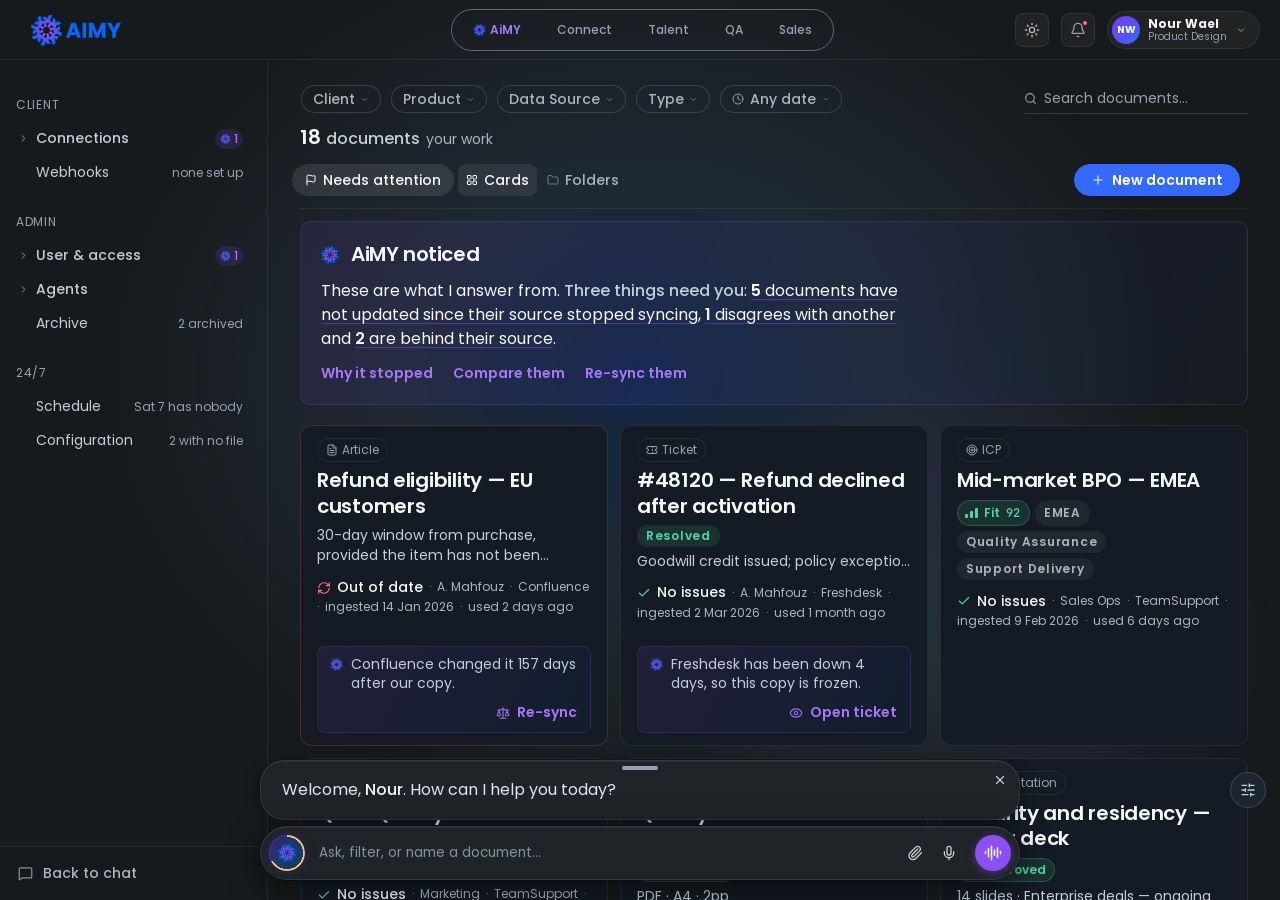
==== console.html @ 5c788420 "After-Hours Config: radio card answers at regular weight (the picked one a step heavier), four answe" ====
<!doctype html>
<html lang="en">
<head>
  <meta charset="UTF-8" />
  <!-- viewport-fit=cover is what makes env(safe-area-inset-*) report anything
       other than 0 on iOS. Four places in this build already write
       `env(safe-area-inset-bottom, 0px)` and chat.css says in as many words
       that it returns "0 today as well since the viewport meta does not opt
       into viewport-fit=cover" — so the composer could not clear a home
       indicator, because the page was never told there was one. The rules were
       correct and inert; this is the line that switches them on.

       interactive-widget=resizes-content makes the soft keyboard shrink the
       LAYOUT viewport rather than only the visual one, so the fixed composer
       is lifted by the browser instead of being left underneath the keyboard.

       Neither changes anything on a desktop, where every inset is 0 and there
       is no soft keyboard — the 1536 reference is untouched. Matches AiMY
       Sales and AiMY QA. -->
  <meta name="viewport" content="width=device-width, initial-scale=1.0, viewport-fit=cover, interactive-widget=resizes-content" />
  <title>AiMY Console</title>

  <link rel="icon" type="image/svg+xml" href="assets/Aimy-full.svg" />
  <link rel="apple-touch-icon" href="assets/Aimy-full.svg" />

  <link rel="preconnect" href="https://fonts.googleapis.com" />
  <link rel="preconnect" href="https://fonts.gstatic.com" crossorigin />
  <link href="https://fonts.googleapis.com/css2?family=Poppins:ital,wght@0,300;0,400;0,500;0,600;0,700;1,400&family=JetBrains+Mono:wght@400;500&display=swap" rel="stylesheet" />

  <link rel="stylesheet" href="assets/aimy-ds.css?v=46" />
  <link rel="stylesheet" href="assets/knowledge.css?v=352" />
  <link rel="stylesheet" href="assets/config-form.css?v=35" />
  <!-- The settings modules render into this page's stage now, so their
       stylesheet loads with it. Nothing in it paints console markup: every
       rule is namespaced `.set2-`, apart from `kbd` and `.w-lock`, neither of
       which the console renders. -->
  <link rel="stylesheet" href="assets/settings.css?v=665" />
  <link rel="stylesheet" href="assets/diary.css?v=44" />
  <link rel="stylesheet" href="assets/voice.css?v=13" />
  <link rel="stylesheet" href="assets/notetaker.css?v=16" />

  <script>
    /* Apply saved theme before paint to avoid flash. Default = dark. */
    (function () {
      try {
        var saved = localStorage.getItem('aimy-ds-theme');
        if (saved === 'light') document.documentElement.setAttribute('data-theme', 'light');
      } catch (e) {}
    })();
  </script>
</head>
<body data-page="workbench">

<!-- AiMY logo symbols — inlined per page because external <use href> fails under file://
     Identical to design-system/index.html -->
<svg width="0" height="0" style="position:absolute;overflow:hidden" aria-hidden="true" focusable="false">
  <defs>
    <radialGradient id="aimy-rg" cx="75.72" cy="73.83" fx="75.72" fy="73.83" r="70.54" gradientUnits="userSpaceOnUse">
      <stop offset=".26" stop-color="#8c4ff4"/>
      <stop offset=".36" stop-color="#8250f4"/>
      <stop offset=".51" stop-color="#6954f6"/>
      <stop offset=".7" stop-color="#3f5bf9"/>
      <stop offset=".92" stop-color="#0764fe"/>
      <stop offset=".95" stop-color="#06f"/>
    </radialGradient>
    <symbol id="aimy-logo-small" viewBox="0 0 151.43 147.66">
      <path fill="var(--aimy-mark, url(#aimy-rg))" d="m84.2,6.76c1.09-2.9,3.26-3.67,6.2-3.46,3.04.21,6.12-.04,9.17.09,3.09.13,4.19,1.99,2.72,4.73-2.8,5.23-5.69,10.4-8.64,15.54-.91,1.59-1.31,2.9-.3,4.69,1.09,1.94,1.68,4.16,2.47,6.27.56,1.48,1.14,2.9,3.1,2.84,2.03-.06,2.38-1.54,2.71-3.11,1.1-5.1,2.22-10.19,3.39-15.28.66-2.88,1.64-3.2,3.7-1.18,3.15,3.08,6.22,6.25,9.37,9.33,1.29,1.26,1.36,2.4.1,3.7-1.25,1.29-2.47,2.62-3.66,3.97-.61.69-1.13,1.49-.46,2.42.68.94,1.55.61,2.42.27,4.51-1.8,9.04-3.53,13.53-5.39,1.83-.76,3.32-.47,4.67.87,2.49,2.47,5.04,4.9,7.42,7.47,2.54,2.73,1.91,4.74-1.77,5.82-5.69,1.67-11.39,3.26-17.1,4.85-1.37.38-2.26.89-2.75,2.47-.76,2.47-2.02,4.8-3.1,7.17-.61,1.35-.72,2.59.51,3.68,1.25,1.11,2.44.75,3.68-.05,4.53-2.92,9.07-5.83,13.64-8.69,2.5-1.57,3.33-1.08,3.36,1.91.04,4.22-.08,8.45.05,12.67.07,2.39-.98,3.24-3.21,3.2-1.53-.03-3.06.06-4.59.14-1.02.06-2.06.26-2.2,1.52-.13,1.15.81,1.46,1.65,1.82,4.29,1.85,8.54,3.8,12.88,5.53,2.16.86,3.1,2.23,3.06,4.5-.06,3.33.02,6.65-.04,9.98-.08,3.82-1.88,4.89-5.2,3.07-5.2-2.84-10.38-5.72-15.53-8.66-1.34-.76-2.38-1.03-3.92-.2-2.28,1.22-4.82,1.95-7.26,2.86-1.4.53-2.29,1.38-2.17,3,.13,1.67,1.24,2.19,2.69,2.5,5.27,1.12,10.53,2.27,15.78,3.49,2.92.67,3.16,1.56,1.07,3.69-3.09,3.14-6.26,6.21-9.33,9.38-1.27,1.3-2.36,1.38-3.66.09-1.27-1.27-2.63-2.45-3.98-3.65-.69-.62-1.48-1.14-2.42-.5-.97.66-.64,1.53-.29,2.4,1.76,4.42,3.43,8.88,5.28,13.26.95,2.24.47,3.9-1.24,5.51-2.23,2.09-4.32,4.33-6.51,6.47-3.13,3.06-5.22,2.5-6.45-1.76-1.58-5.52-3.13-11.05-4.64-16.59-.4-1.48-1.02-2.39-2.66-2.9-2.39-.74-4.62-1.97-6.92-3.01-1.43-.65-2.78-.8-3.9.57-1.05,1.29-.54,2.46.25,3.69,2.88,4.45,5.73,8.92,8.55,13.41,1.65,2.62,1.17,3.48-1.98,3.52-4.14.05-8.28-.06-12.41.06-2.47.07-3.33-1.01-3.38-3.37-.04-1.94.39-3.96-.55-5.82-1.74-2.18-2.36-.35-2.92.91-1.76,3.94-3.56,7.87-5.08,11.9-1.11,2.96-2.92,4.25-6.1,4.03-2.77-.2-5.57-.01-8.36-.06-4.27-.07-5.4-1.95-3.37-5.63,2.74-4.95,5.49-9.9,8.31-14.8.9-1.56,1.33-2.86.29-4.67-1.15-2-1.75-4.32-2.56-6.51-.53-1.44-1.25-2.6-3.04-2.53-1.83.08-2.32,1.31-2.64,2.85-1.1,5.18-2.24,10.36-3.44,15.52-.67,2.88-1.65,3.17-3.72,1.13-3.08-3.02-6.08-6.14-9.19-9.14-1.49-1.44-1.54-2.68-.06-4.1,1.1-1.06,2.11-2.22,3.13-3.36.73-.81,1.57-1.72.72-2.83-.76-1-1.8-.44-2.72-.08-4.27,1.69-8.56,3.31-12.78,5.1-2.23.95-3.93.54-5.56-1.18-2.29-2.42-4.75-4.67-7.02-7.1-2.34-2.51-1.78-4.64,1.49-5.62,5.6-1.67,11.22-3.27,16.86-4.79,1.77-.48,2.96-1.11,3.53-3.1.67-2.31,1.91-4.45,2.9-6.66.65-1.44.72-2.79-.65-3.89-1.32-1.05-2.45-.47-3.67.32-4.36,2.84-8.76,5.65-13.17,8.41-2.76,1.73-3.71,1.23-3.74-1.95-.04-4.14.09-8.28-.03-12.41-.06-2.34.89-3.26,3.18-3.21,1.7.04,3.41-.17,5.12-.3.87-.06,1.62-.4,1.76-1.36.15-1-.58-1.41-1.36-1.75-4.37-1.89-8.7-3.87-13.12-5.63-2.25-.9-3.23-2.35-3.19-4.71.06-3.33-.07-6.66.04-9.98.12-3.56,2.07-4.64,5.2-2.93,5.13,2.79,10.23,5.62,15.3,8.52,1.5.86,2.72,1.22,4.44.29,2.12-1.15,4.5-1.81,6.77-2.67,1.47-.55,2.53-1.38,2.37-3.15-.15-1.68-1.35-2.16-2.76-2.46-5.19-1.13-10.37-2.25-15.55-3.44-2.86-.66-3.17-1.67-1.16-3.73,3.02-3.09,6.14-6.07,9.13-9.19,1.44-1.51,2.67-1.53,4.1-.06,1.07,1.09,2.21,2.12,3.36,3.12.8.7,1.66,1.64,2.81.74,1-.78.45-1.8.08-2.71-1.69-4.27-3.3-8.56-5.1-12.78-.97-2.26-.48-3.92,1.19-5.56,2.24-2.2,4.29-4.6,6.51-6.82,2.52-2.52,5.28-1.85,6.29,1.53,1.68,5.69,3.31,11.4,4.86,17.13.42,1.53,1.09,2.38,2.7,2.9,2.47.8,4.79,2.05,7.17,3.11,1.38.61,2.62.55,3.64-.69.98-1.19.61-2.32-.13-3.46-2.82-4.38-5.65-8.75-8.42-13.17-.58-.93-1.69-1.87-.93-3.15.68-1.15,1.94-.76,2.97-.77,4.13-.04,8.27.06,12.4-.03,2.07-.04,2.97.78,2.95,2.84-.01,1.71.14,3.41.26,5.12.07.94.34,1.85,1.47,1.96.98.1,1.41-.63,1.73-1.42,1.76-4.23,3.52-8.46,5.28-12.68Zm-22.36,61.41c-3.34,1.86-6.31,1.33-9.12-1.21-2.13-1.92-4.4-3.7-6.68-5.44-1.37-1.05-5.46-.12-5.88,1.48-.4,1.51,1.45,1.62,2.35,2.26,2.26,1.62,2.42,2.82.44,4.99-1.2,1.31-1.86,2.77-.81,4.36,1.07,1.61,2.68,2.01,4.5,1.25,1.66-.69,3.35-1.31,4.95-2.11,3.35-1.67,6.39-1.47,9.13,1.21,2.48,5.78.4,9.43-5.84,10.19-2.94.36-5.9.59-8.84.99-1.71.24-3.72,3.37-3.04,4.99.74,1.75,2.14.27,3.18.13,2.82-.39,3.74.25,3.89,3.17.09,1.76.6,3.29,2.48,3.69,2.06.43,3.44-.64,4.21-2.52.82-1.99,1.6-4,2.44-5.99,1.06-2.53,2.86-4.12,5.72-4.2,2.6-.07,4.55,1.12,5.68,3.4,1.22,2.48.87,4.87-.94,7.03-1.56,1.86-3.06,3.77-4.61,5.63-2.97,3.57-2.9,4.91.52,8.4.47-.79.92-1.56,1.38-2.32,1.77-2.93,2.86-3.11,5.4-.87,1.35,1.19,2.84,1.7,4.39.59,1.5-1.08,1.78-2.66,1.12-4.34-.89-2.26-1.96-4.45-2.77-6.73-1.32-3.73.56-7.35,4.17-8.3,3.57-.94,7.08,1.37,7.7,5.21.4,2.48.6,5,.8,7.5.41,4.94.97,5.53,5.99,5.97.04.05.08.11.13.14.01,0,.07-.05.11-.08-.09,0-.19,0-.28,0,.48-1.21-.26-2.26-.46-3.37-.48-2.69.29-3.75,2.95-3.8,1.88-.03,3.52-.5,3.93-2.51.45-2.19-.81-3.54-2.79-4.32-2.01-.78-4.01-1.57-5.99-2.42-2.45-1.05-3.89-2.93-3.98-5.6-.08-2.55,1.12-4.54,3.41-5.68,2.38-1.18,4.72-.92,6.82.76,1.9,1.51,3.77,3.05,5.64,4.6,3.87,3.21,4.66,3.2,8.75-.27-1.04-.61-2.07-1.14-3.02-1.79-2.24-1.53-2.4-2.82-.54-4.79,1.28-1.36,2.12-2.83.94-4.56-1.2-1.75-2.96-1.85-4.82-1.09-2.08.86-4.11,1.83-6.22,2.59-3.73,1.35-7.49-.5-8.38-4.02-.96-3.81,1.3-7.23,5.33-7.83,2.48-.37,5-.59,7.51-.78,4.75-.36,5.44-1.05,5.77-6.3-1.15.29-2.24.62-3.35.82-2.62.49-3.71-.35-3.78-3.03-.05-1.89-.52-3.49-2.57-3.85-2.07-.36-3.39.78-4.14,2.67-.83,2.09-1.62,4.2-2.57,6.23-1.68,3.6-5.57,4.91-8.76,3.05-3.36-1.96-4.18-6.1-1.75-9.32,1.57-2.08,3.27-4.06,4.93-6.07,2.94-3.56,2.89-4.57-.43-8.15-.08.02-.2.01-.23.06-.3.44-.6.89-.88,1.35-2.3,3.81-2.75,3.89-6.21,1.3-1.24-.93-2.61-1.34-3.97-.31-1.33,1.02-1.89,2.42-1.26,4.06.84,2.18,1.74,4.33,2.67,6.47,1.16,2.67.88,5.12-1.13,7.24-1.79,1.89-4.12,2.26-6.47,1.44-2.61-.91-3.96-2.91-4.18-5.72-.25-3.13-.61-6.26-1.01-9.38-.24-1.92-3.07-4.03-5.03-3.37-2.01.68-.22,2.24-.11,3.34.27,2.74-.36,3.64-3.35,3.81-1.79.1-3.25.69-3.58,2.6-.31,1.81.57,3.15,2.24,3.88,1.73.76,3.5,1.42,5.24,2.15,5.82,2.41,6.87,6.44,2.99,11.41Z"/>
    </symbol>
    <symbol id="aimy-logo-full" viewBox="0 0 418.18 147.66">
      <g fill="#0366ff">
        <path d="m209.6,97.25h-25.58l-4.1,12.11h-17.48l24.8-68.54h19.33l24.8,68.54h-17.67l-4.1-12.11Zm-4.3-12.89l-8.49-25.09-8.4,25.09h16.89Z"/>
        <path d="m255.58,40.82v68.54h-16.7V40.82h16.7Z"/>
        <path d="m345.31,40.82v68.54h-16.7v-41.1l-15.33,41.1h-13.47l-15.43-41.2v41.2h-16.7V40.82h19.72l19.23,47.45,19.04-47.45h19.63Z"/>
        <path d="m416.1,40.82l-23.73,45.89v22.65h-16.7v-22.65l-23.73-45.89h18.94l13.28,28.71,13.18-28.71h18.75Z"/>
      </g>
      <path fill="var(--aimy-mark, url(#aimy-rg))" d="m81.08,8.02c1.09-2.9,3.26-3.67,6.2-3.46,3.04.21,6.12-.04,9.17.09,3.09.13,4.19,1.99,2.72,4.73-2.8,5.23-5.69,10.4-8.64,15.54-.91,1.59-1.31,2.9-.3,4.69,1.09,1.94,1.68,4.16,2.47,6.27.56,1.48,1.14,2.9,3.1,2.84,2.03-.06,2.38-1.54,2.71-3.11,1.1-5.1,2.22-10.19,3.39-15.28.66-2.88,1.64-3.2,3.7-1.18,3.15,3.08,6.22,6.25,9.37,9.33,1.29,1.26,1.36,2.4.1,3.7-1.25,1.29-2.47,2.62-3.66,3.97-.61.69-1.13,1.49-.46,2.42.68.94,1.55.61,2.42.27,4.51-1.8,9.04-3.53,13.53-5.39,1.83-.76,3.32-.47,4.67.87,2.49,2.47,5.04,4.9,7.42,7.47,2.54,2.73,1.91,4.74-1.77,5.82-5.69,1.67-11.39,3.26-17.1,4.85-1.37.38-2.26.89-2.75,2.47-.76,2.47-2.02,4.8-3.1,7.17-.61,1.35-.72,2.59.51,3.68,1.25,1.11,2.44.75,3.68-.05,4.53-2.92,9.07-5.83,13.64-8.69,2.5-1.57,3.33-1.08,3.36,1.91.04,4.22-.08,8.45.05,12.67.07,2.39-.98,3.24-3.21,3.2-1.53-.03-3.06.06-4.59.14-1.02.06-2.06.26-2.2,1.52-.13,1.15.81,1.46,1.65,1.82,4.29,1.85,8.54,3.8,12.88,5.53,2.16.86,3.1,2.23,3.06,4.5-.06,3.33.02,6.65-.04,9.98-.08,3.82-1.88,4.89-5.2,3.07-5.2-2.84-10.38-5.72-15.53-8.66-1.34-.76-2.38-1.03-3.92-.2-2.28,1.22-4.82,1.95-7.26,2.86-1.4.53-2.29,1.38-2.17,3,.13,1.67,1.24,2.19,2.69,2.5,5.27,1.12,10.53,2.27,15.78,3.49,2.92.67,3.16,1.56,1.07,3.69-3.09,3.14-6.26,6.21-9.33,9.38-1.27,1.3-2.36,1.38-3.66.09-1.27-1.27-2.63-2.45-3.98-3.65-.69-.62-1.48-1.14-2.42-.5-.97.66-.64,1.53-.29,2.4,1.76,4.42,3.43,8.88,5.28,13.26.95,2.24.47,3.9-1.24,5.51-2.23,2.09-4.32,4.33-6.51,6.47-3.13,3.06-5.22,2.5-6.45-1.76-1.58-5.52-3.13-11.05-4.64-16.59-.4-1.48-1.02-2.39-2.66-2.9-2.39-.74-4.62-1.97-6.92-3.01-1.43-.65-2.78-.8-3.9.57-1.05,1.29-.54,2.46.25,3.69,2.88,4.45,5.73,8.92,8.55,13.41,1.65,2.62,1.17,3.48-1.98,3.52-4.14.05-8.28-.06-12.41.06-2.47.07-3.33-1.01-3.38-3.37-.04-1.94.39-3.96-.55-5.82-1.74-2.18-2.36-.35-2.92.91-1.76,3.94-3.56,7.87-5.08,11.9-1.11,2.96-2.92,4.25-6.1,4.03-2.77-.2-5.57-.01-8.36-.06-4.27-.07-5.4-1.95-3.37-5.63,2.74-4.95,5.49-9.9,8.31-14.8.9-1.56,1.33-2.86.29-4.67-1.15-2-1.75-4.32-2.56-6.51-.53-1.44-1.25-2.6-3.04-2.53-1.83.08-2.32,1.31-2.64,2.85-1.1,5.18-2.24,10.36-3.44,15.52-.67,2.88-1.65,3.17-3.72,1.13-3.08-3.02-6.08-6.14-9.19-9.14-1.49-1.44-1.54-2.68-.06-4.1,1.1-1.06,2.11-2.22,3.13-3.36.73-.81,1.57-1.72.72-2.83-.76-1-1.8-.44-2.72-.08-4.27,1.69-8.56,3.31-12.78,5.1-2.23.95-3.93.54-5.56-1.18-2.29-2.42-4.75-4.67-7.02-7.1-2.34-2.51-1.78-4.64,1.49-5.62,5.6-1.67,11.22-3.27,16.86-4.79,1.77-.48,2.96-1.11,3.53-3.1.67-2.31,1.91-4.45,2.9-6.66.65-1.44.72-2.79-.65-3.89-1.32-1.05-2.45-.47-3.67.32-4.36,2.84-8.76,5.65-13.17,8.41-2.76,1.73-3.71,1.23-3.74-1.95-.04-4.14.09-8.28-.03-12.41-.06-2.34.89-3.26,3.18-3.21,1.7.04,3.41-.17,5.12-.3.87-.06,1.62-.4,1.76-1.36.15-1-.58-1.41-1.36-1.75-4.37-1.89-8.7-3.87-13.12-5.63-2.25-.9-3.23-2.35-3.19-4.71.06-3.33-.07-6.66.04-9.98.12-3.56,2.07-4.64,5.2-2.93,5.13,2.79,10.23,5.62,15.3,8.52,1.5.86,2.72,1.22,4.44.29,2.12-1.15,4.5-1.81,6.77-2.67,1.47-.55,2.53-1.38,2.37-3.15-.15-1.68-1.35-2.16-2.76-2.46-5.19-1.13-10.37-2.25-15.55-3.44-2.86-.66-3.17-1.67-1.16-3.73,3.02-3.09,6.14-6.07,9.13-9.19,1.44-1.51,2.67-1.53,4.1-.06,1.07,1.09,2.21,2.12,3.36,3.12.8.7,1.66,1.64,2.81.74,1-.78.45-1.8.08-2.71-1.69-4.27-3.3-8.56-5.1-12.78-.97-2.26-.48-3.92,1.19-5.56,2.24-2.2,4.29-4.6,6.51-6.82,2.52-2.52,5.28-1.85,6.29,1.53,1.68,5.69,3.31,11.4,4.86,17.13.42,1.53,1.09,2.38,2.7,2.9,2.47.8,4.79,2.05,7.17,3.11,1.38.61,2.62.55,3.64-.69.98-1.19.61-2.32-.13-3.46-2.82-4.38-5.65-8.75-8.42-13.17-.58-.93-1.69-1.87-.93-3.15.68-1.15,1.94-.76,2.97-.77,4.13-.04,8.27.06,12.4-.03,2.07-.04,2.97.78,2.95,2.84-.01,1.71.14,3.41.26,5.12.07.94.34,1.85,1.47,1.96.98.1,1.41-.63,1.73-1.42,1.76-4.23,3.52-8.46,5.28-12.68Zm-22.36,61.41c-3.34,1.86-6.31,1.33-9.12-1.21-2.13-1.92-4.4-3.7-6.68-5.44-1.37-1.05-5.46-.12-5.88,1.48-.4,1.51,1.45,1.62,2.35,2.26,2.26,1.62,2.42,2.82.44,4.99-1.2,1.31-1.86,2.77-.81,4.36,1.07,1.61,2.68,2.01,4.5,1.25,1.66-.69,3.35-1.31,4.95-2.11,3.35-1.67,6.39-1.47,9.13,1.21,2.48,5.78.4,9.43-5.84,10.19-2.94.36-5.9.59-8.84.99-1.71.24-3.72,3.37-3.04,4.99.74,1.75,2.14.27,3.18.13,2.82-.39,3.74.25,3.89,3.17.09,1.76.6,3.29,2.48,3.69,2.06.43,3.44-.64,4.21-2.52.82-1.99,1.6-4,2.44-5.99,1.06-2.53,2.86-4.12,5.72-4.2,2.6-.07,4.55,1.12,5.68,3.4,1.22,2.48.87,4.87-.94,7.03-1.56,1.86-3.06,3.77-4.61,5.63-2.97,3.57-2.9,4.91.52,8.4.47-.79.92-1.56,1.38-2.32,1.77-2.93,2.86-3.11,5.4-.87,1.35,1.19,2.84,1.7,4.39.59,1.5-1.08,1.78-2.66,1.12-4.34-.89-2.26-1.96-4.45-2.77-6.73-1.32-3.73.56-7.35,4.17-8.3,3.57-.94,7.08,1.37,7.7,5.21.4,2.48.6,5,.8,7.5.41,4.94.97,5.53,5.99,5.97.04.05.08.11.13.14.01,0,.07-.05.11-.08-.09,0-.19,0-.28,0,.48-1.21-.26-2.26-.46-3.37-.48-2.69.29-3.75,2.95-3.8,1.88-.03,3.52-.5,3.93-2.51.45-2.19-.81-3.54-2.79-4.32-2.01-.78-4.01-1.57-5.99-2.42-2.45-1.05-3.89-2.93-3.98-5.6-.08-2.55,1.12-4.54,3.41-5.68,2.38-1.18,4.72-.92,6.82.76,1.9,1.51,3.77,3.05,5.64,4.6,3.87,3.21,4.66,3.2,8.75-.27-1.04-.61-2.07-1.14-3.02-1.79-2.24-1.53-2.4-2.82-.54-4.79,1.28-1.36,2.12-2.83.94-4.56-1.2-1.75-2.96-1.85-4.82-1.09-2.08.86-4.11,1.83-6.22,2.59-3.73,1.35-7.49-.5-8.38-4.02-.96-3.81,1.3-7.23,5.33-7.83,2.48-.37,5-.59,7.51-.78,4.75-.36,5.44-1.05,5.77-6.3-1.15.29-2.24.62-3.35.82-2.62.49-3.71-.35-3.78-3.03-.05-1.89-.52-3.49-2.57-3.85-2.07-.36-3.39.78-4.14,2.67-.83,2.09-1.62,4.2-2.57,6.23-1.68,3.6-5.57,4.91-8.76,3.05-3.36-1.96-4.18-6.1-1.75-9.32,1.57-2.08,3.27-4.06,4.93-6.07,2.94-3.56,2.89-4.57-.43-8.15-.08.02-.2.01-.23.06-.3.44-.6.89-.88,1.35-2.3,3.81-2.75,3.89-6.21,1.3-1.24-.93-2.61-1.34-3.97-.31-1.33,1.02-1.89,2.42-1.26,4.06.84,2.18,1.74,4.33,2.67,6.47,1.16,2.67.88,5.12-1.13,7.24-1.79,1.89-4.12,2.26-6.47,1.44-2.61-.91-3.96-2.91-4.18-5.72-.25-3.13-.61-6.26-1.01-9.38-.24-1.92-3.07-4.03-5.03-3.37-2.01.68-.22,2.24-.11,3.34.27,2.74-.36,3.64-3.35,3.81-1.79.1-3.25.69-3.58,2.6-.31,1.81.57,3.15,2.24,3.88,1.73.76,3.5,1.42,5.24,2.15,5.82,2.41,6.87,6.44,2.99,11.41Z"/>
    </symbol>
  </defs>
</svg>

<div id="appEllipse" aria-hidden="true"></div>

<!-- ══════════════════════════════════════════════
     TOPNAV — shared ecosystem chrome
══════════════════════════════════════════════ -->
<div class="app-topnav">
  <div class="topnav-logo">
    <!-- Opens the briefing. Only exists below 1040px, where the rail is a
         drawer rather than a column; above that it would offer to reveal
         something already on screen. Inside .topnav-logo, not beside it: the
         topnav is three flex regions with the tab strip centred between the
         flanks, and a fourth sibling would move that centre. -->
    <button class="rail-toggle" id="railToggle" type="button"
            aria-expanded="false" aria-controls="appSidebar"
            aria-label="Open the briefing" title="Briefing">
      <svg viewBox="0 0 24 24" aria-hidden="true" stroke-linecap="round" stroke-linejoin="round">
        <rect width="18" height="18" x="3" y="3" rx="2"/><path d="M9 3v18"/></svg>
    </button>
    <div class="topnav-logo-mark">
      <svg width="140" height="43" viewBox="0 0 418.18 147.66" aria-label="AiMY"><use href="#aimy-logo-full"/></svg>
    </div>

    <!-- ══ THE PRODUCTS, WHERE THE STRIP CANNOT STAND ═══════════════════
         Below 900 — the rung where this page's rail and its canvas column
         both become drawers — the products leave the bar and hang from the
         mark instead. Identical to index.html's, filled by the same function
         off this page's own strip, so the two shells cannot drift. Argued in
         knowledge.css §WHY THE MENU IS NOT KEYED TO THE STRIP'S OWN LIMIT.

         It sits after the mark and after the rail toggle, which is the order
         the masthead already reads in: the way into this page's panel, the
         page's identity, then the way to a different product. -->
    <span class="prod-anchor">
      <button class="prod-chev" id="prodChev" type="button"
              aria-haspopup="menu" aria-expanded="false" aria-controls="prodMenu"
              aria-label="Switch product" title="Products">
        <svg viewBox="0 0 24 24" fill="none" stroke="currentColor" stroke-width="2" aria-hidden="true"><path d="m6 9 6 6 6-6"/></svg>
      </button>
      <div class="menu prod-menu" id="prodMenu" role="menu" aria-label="AiMY products" hidden></div>
    </span>
  </div>

  <div class="topnav-tabs">
    <!-- ══ THE PRODUCT STRIP ═══════════════════════════════════════════
         AiMY is first and it is the only tab with a CHAT GATE behind it. The
         other four are consoles: workbenches with the canvas inside them,
         entered without passing a gate. That asymmetry is the reason the tab
         order is what it is, and the reason a conversation's subtitle names
         the tab it was held under.

         `aria-current="page"` appears on exactly ONE of the three shells --
         whichever page you are actually on. It used to sit on all three,
         including settings.html where the element is a link pointing AWAY
         from the current page: a control announcing "you are here" while
         navigating elsewhere. `active` carries the product context; only
         `aria-current` claims the page. -->
    <div class="topnav-tabs-inner" role="navigation" aria-label="AiMY products">
        <a class="topnav-tab active" href="index.html">
          <svg width="18" height="20" viewBox="0 0 18 20"><use href="#aimy-logo-small"/></svg>
          AiMY
        </a>
        <button class="topnav-tab" type="button">Connect</button>
        <a class="topnav-tab" href="https://design-aimy-talent.aimy.flairstech.com/">Talent</a>
        <a class="topnav-tab" href="https://design-aimy-qa.aimy.flairstech.com/">QA</a>
        <a class="topnav-tab" href="https://design-aimy-sales.aimy.flairstech.com/">Sales</a>
    </div>
  </div>

  <div class="topnav-right">
    <button class="ds-theme-toggle" id="ds-theme-toggle" type="button" aria-label="Toggle light / dark theme" title="Toggle theme">
      <svg class="icon-sun" viewBox="0 0 24 24" fill="none" stroke="currentColor" stroke-width="2" stroke-linecap="round">
        <circle cx="12" cy="12" r="4"/><path d="M12 2v2"/><path d="M12 20v2"/><path d="m4.93 4.93 1.41 1.41"/><path d="m17.66 17.66 1.41 1.41"/><path d="M2 12h2"/><path d="M20 12h2"/><path d="m6.34 17.66-1.41 1.41"/><path d="m19.07 4.93-1.41 1.41"/></svg>
      <svg class="icon-moon" viewBox="0 0 24 24" fill="none" stroke="currentColor" stroke-width="2" stroke-linecap="round" stroke-linejoin="round">
        <path d="M20.985 12.486a9 9 0 1 1-9.473-9.472c.405-.022.617.46.402.803a6 6 0 0 0 8.268 8.268c.344-.215.825-.004.803.401"/></svg>
    </button>

    <!-- Notifications. This was an inert <div> carrying a hard-coded "3" and a
         red dot nothing could clear — a count that is always three is not a
         count. It is a real button now, and what it opens is the queue of what
         is still waiting on a person, derived from the corpus. Every row ends
         in the canvas rather than in a dead end. -->
    <div class="ntf-anchor">
      <button class="topnav-bell" id="ntfBell" type="button"
              aria-haspopup="dialog" aria-expanded="false" aria-controls="ntfPanel"
              aria-label="Notifications">
        <svg viewBox="0 0 24 24" aria-hidden="true"><path d="M10.268 21a2 2 0 0 0 3.464 0"/><path d="M3.262 15.326A1 1 0 0 0 4 17h16a1 1 0 0 0 .74-1.673C19.41 13.956 18 12.499 18 8A6 6 0 0 0 6 8c0 4.499-1.411 5.956-2.738 7.326"/></svg>
        <span class="bell-dot" id="ntfDot" hidden></span>
      </button>
      <div class="ntf-panel" id="ntfPanel" hidden role="dialog" aria-label="Needs you">
        <div class="ntf-head">
          <b>Needs you</b>
          <span class="ntf-count" id="ntfCount" hidden>0</span>
          <button class="ntf-clear" id="ntfClear" type="button">Mark all read</button>
        </div>
        <ul class="ntf-list" id="ntfList"></ul>
        <div class="ntf-foot">
          <button class="ntf-foot-btn" id="ntfAskAll" type="button">Ask AiMY what to do first</button>
        </div>
      </div>
    </div>

    <!-- The pill carried a chevron and `role="button" tabindex="0"` with nothing
         wired to it — focusable, announced as a button, and inert on activation,
         which is worse than a plain <div> because it promises a menu that never
         arrives. It is a real <button> now, and the chevron is true.

         Anchored the same way the bell is: a zero-width `position: relative`
         wrapper, so the panel hangs off the pill without widening the topnav.
         The right cluster collides at 1114px and there is ~460px of slack at the
         1536 reference, but only because nothing here is a new flex item. -->
    <div class="user-anchor">
      <button class="topnav-user" id="userPill" type="button"
              aria-haspopup="menu" aria-expanded="false" aria-controls="userMenu">
        <span class="topnav-avatar" id="userAvatar">NW</span>
        <span class="topnav-user-info">
          <span class="topnav-user-name" id="userName">Nour Wael</span>
          <span class="topnav-user-role" id="userRole">Product Design</span>
        </span>
        <svg viewBox="0 0 24 24" fill="none" stroke="currentColor" stroke-width="2" aria-hidden="true"><path d="m6 9 6 6 6-6"/></svg>
      </button>
      <!-- ══ IDENTITY ONLY ═══════════════════════════════════════════════
           This carried four deep links into settings modules plus "All
           settings" -- a second copy of the settings IA, duplicated verbatim
           across three files, that went stale the moment a module was renamed
           because nothing pointed at it from the page it described. Two of
           those four modules no longer exist under those names.

           What belongs under a name and a face is WHO YOU ARE. One Settings
           item; search inside settings does what the shortcuts were for. -->
      <div class="menu user-menu" id="userMenu" role="menu" aria-label="Account" hidden>
        <div class="menu-label">Signed in as Nour Wael</div>
        <!-- Settings left this menu. A dropdown under a face is where you put
             things you need to FIND once; settings is used, and what is used
             belongs on the rail. It is two rows down and to the left. -->
        <button class="menu-item" role="menuitem" type="button">Viewing as&hellip;</button>
        <div class="menu-sep"></div>
        <!-- The way back to the gate. Without it the Console is a one-way
             door: chat routes here from two places and nothing routed back,
             which leaves the browser button as the only exit. -->
        <a class="menu-item" role="menuitem" href="index.html">Back to chat</a>
        <div class="menu-sep"></div>
        <button class="menu-item" role="menuitem" type="button">Sign out</button>
      </div>
    </div>
  </div>
</div>

<div class="app-body">

  <!-- ══════════════════════════════════════════════
       SIDEBAR — the briefing. Not chat history, and not navigation.

       The IA is one item, so there is nothing to navigate to. What the rail
       carries instead is the briefing: who you are, what is yours, what needs
       you, and where you left off. Every item in it is a FILTER LINK — it sets
       the surface's state rather than going somewhere else. That is what lets
       the briefing and the filters speak one language, and it is why four
       pages could collapse into one.

       Doctrine §2.1 — brief before conversation — still holds: the briefing
       lands first and earns attention. It moved from a page to a persistent
       rail. Declared as a deviation in README.md rather than smuggled through.
  ══════════════════════════════════════════════ -->
  <nav class="app-sidebar" id="appSidebar" aria-label="Briefing" tabindex="-1">
    <div class="brief" id="brief"></div>

    <!-- ══ THE WAY BACK ══════════════════════════════════════════════════
         The chat is the front door and this is the workbench behind it, so
         there has to be a door back that is not the browser button. The
         account menu carries one, but two clicks inside a dropdown is where
         you put a thing people should be able to find, not a thing they use.

         Foot of the rail, mirroring where the gate keeps its Console link, so
         the two surfaces point at each other from the same corner. Outside
         `#brief` because `renderBrief` owns that element's innerHTML and would
         paint over anything left inside it. -->
    <div class="brief-rail-foot">
      <a class="rail-back" href="index.html">
        <svg viewBox="0 0 24 24" fill="none" stroke="currentColor" stroke-width="2"
             stroke-linecap="round" stroke-linejoin="round" aria-hidden="true" width="15" height="15">
          <path d="M22 17a2 2 0 0 1-2 2H6.828a2 2 0 0 0-1.414.586l-2.202 2.202A.71.71 0 0 1 2 21.286V5a2 2 0 0 1 2-2h16a2 2 0 0 1 2 2z"/></svg>
        <span class="rail-back-name">Back to chat</span>
      </a>
    </div>
  </nav>

  <!-- Dismiss surface for the drawer. Sibling of the rail so the two share one
       stacking context and their z-indexes mean something relative to each
       other. Inert and out of the tree until the drawer opens. -->
  <div class="rail-scrim" id="railScrim"></div>

  <!-- ══════════════════════════════════════════════
       MAIN — filters → grid → viewer → editor, all in place
  ══════════════════════════════════════════════ -->
  <main class="app-main">
    <div class="page-scroll" id="pageScroll">
      <div class="page-inner">

      <!-- The filters, visible. Chat sets these same controls, so what AiMY
           understood is shown by the controls lighting up rather than said in
           prose underneath them. -->
      <div id="filterBar"></div>

      <!-- Only for what a dropdown cannot say: several values on one axis,
           free text, an answer's document set, a custom property. -->
      <div id="chipBar"></div>

      <!-- The surface: always the grid. Documents open over it, never instead
           of it. -->
      <div id="wbStage"></div>

      </div>
    </div>

    <!-- ══ The settings sheet. Same overlay pattern as a document, because it
         is the same kind of thing: something you open over the work, act on,
         and close. `?settings=source:confluence` — addressable, so a setting
         can be linked to like everything else here. ══ -->
    <div class="doc-overlay" id="setOverlay" role="dialog" aria-modal="true" aria-label="Settings" hidden>
      <div class="doc-sheet is-settings" id="setSheet"></div>
    </div>

    <!-- ══ The input. Not a chat box — it drives the page. Four routes.
         Fixed and centred on the WINDOW, not on the main column. ══ -->
    <div class="aimy-float-wrap" id="aimyFloatWrap">
      <!-- The row that teaches the input what it takes.

           Nine filters left the filter row because the input already speaks
           them, and a filter you can only reach by knowing the word is not a
           filter. Every chip here is a word the lexicon understands, so
           clicking one and typing it do the same thing — which is the whole
           lesson: these are examples, not the list.

           `trust=expired` and `trust=due` stood here and did nothing. `trust`
           is not a filter key, so addFilter fell through to its else branch,
           serialize never wrote it and the chip changed nothing. Same defect as
           the Work state dropdown that left the row. -->
      <div class="filter-tray" id="floatFilterTray">
        <div class="filter-tray-inner">
          <button class="filter-chip" data-quick="status=conflicting">Conflicting</button>
          <button class="filter-chip" data-quick="status=unowned">Unowned</button>
          <button class="filter-chip" data-quick="status=outdated">Out of date</button>
          <button class="filter-chip" data-quick="mine=1">Mine</button>
        </div>
      </div>

      <div class="aimy-float-bar" id="aimyFloatBar">
        <!-- Also the way back. Opening a document closes the canvas, and this
             mark reopens the same thread — it already carries the unread count,
             so it is already the thing on screen that means AiMY has something
             for you. -->
        <button class="aimy-float-icon" id="canvasOpen" type="button" aria-label="Open the AiMY canvas">
          <!-- Counts what AiMY did while you were reading something else. The
               canvas collects rather than interrupts, so this is how the record
               announces itself. -->
          <span class="float-badge" hidden aria-label="unread in the canvas">0</span>
          <svg width="18" height="20" viewBox="0 0 18 20"><use href="#aimy-logo-small"/></svg>
        </button>
        <input class="aimy-float-input" id="floatInput" type="text"
               placeholder="Ask, filter, or name a document…"
               autocomplete="off" spellcheck="false" aria-label="Drive the surface" />
        <button class="aimy-float-send" id="floatSend" aria-label="Run">
          <svg class="send-icon" viewBox="0 0 24 24" width="14" height="14" fill="none" stroke="currentColor" stroke-width="2" stroke-linecap="round" stroke-linejoin="round" aria-hidden="true"><path d="M14.536 21.686a.5.5 0 0 0 .937-.024l6.5-19a.496.496 0 0 0-.635-.635l-19 6.5a.5.5 0 0 0-.024.937l7.93 3.18a2 2 0 0 1 1.112 1.11z"/><path d="m21.854 2.147-10.94 10.939"/></svg>
        </button>
      </div>
    </div>

    <!-- ══ Canvas overlay — opens for questions and generative work only.
         Not for filtering, not for opening a known document, not for writes. ══ -->
    <div class="aimy-overlay" id="aimyOverlay" role="dialog" aria-label="AiMY Canvas">

      <!-- ══ THE CONVERSATIONS COLUMN ══════════════════════════════════════
           A log of conversations is not navigation, which is why it is not in
           the app sidebar — that rail is the briefing and says so in as many
           words. It is navigation INSIDE a conversation, which is what this
           column is and where it belongs.

           Empty here and painted by `paintChats`: every row is a thread that
           only exists at runtime. Ported from AiMY Sales, the one product in
           the ecosystem that had it; the deviation is declared in README.md.
      ══════════════════════════════════════════════════════════════════ -->
      <aside class="overlay-chats" id="overlayChats" aria-label="Conversations"></aside>

      <!-- ══ AND THE THREAD BEHIND IT IS DISMISSABLE ══════════════════════
           The briefing rail has had a scrim since it became a drawer, and the
           gate has one; this drawer was the only one of the three without. It
           cost two things. A drawer over a thread that does not dim reads as a
           column that has appeared BESIDE the thread rather than over it, and
           — the real defect — pressing the thread was the one gesture that
           obviously ought to shut it and did nothing, leaving the toggle in
           the drawer's own top-left corner as the only way out.

           Inside `.aimy-overlay` and `position: absolute`, not `fixed`: the
           canvas is itself fixed and, below 720, inset to the top of the
           window — a scrim against the VIEWPORT would start above the surface
           it belongs to. Against its own overlay it cannot.

           Present at every width, painted at none of them until the drawer
           exists, which is `.rail-scrim`'s own pattern in this file. -->
      <div class="ov-chats-scrim" id="ovChatsScrim"></div>

      <div class="overlay-main">
        <!-- Below 900px the conversations column is a drawer rather than a
             fixed rail, for the same reason the briefing is: the thread needs
             the width, and deleting the list is not the same as ranking it
             second. -->
        <button class="ov-chats-toggle" id="ovChatsToggle" type="button"
                aria-expanded="false" aria-controls="overlayChats"
                aria-label="Conversations" title="Conversations">
          <!-- Lucide `panel-left`, the same glyph the rail toggle above carries
               and the same one AiMY Sales now uses on ITS conversation toggle.
               It was three bars: a hamburger says "a menu", and what this opens
               is a PANEL beside the thread — which is the distinction the
               panel-left glyph draws and the reason the rail already uses it.
               Two controls doing the same job across two products, one glyph. -->
          <svg viewBox="0 0 24 24" aria-hidden="true" stroke-linecap="round" stroke-linejoin="round">
            <rect width="18" height="18" x="3" y="3" rx="2"/><path d="M9 3v18"/></svg>
        </button>
        <div class="overlay-badge">
          <svg width="11" height="11" viewBox="0 0 18 20"><use href="#aimy-logo-small"/></svg>
          AiMY Canvas
        </div>
        <button class="overlay-close" data-overlay-close aria-label="Close canvas">
          <svg viewBox="0 0 24 24" fill="none" stroke="currentColor" stroke-width="2" stroke-linecap="round" stroke-linejoin="round">
            <path d="M18 6 6 18"/><path d="m6 6 12 12"/>
          </svg>
        </button>

        <!-- The canvas shows its basis without being asked (§4, Level 5).
             Absolutely positioned, so revealing it never shifts the thread. -->
        <div class="overlay-context-bar" id="overlayContextBar">
          <span class="overlay-context-label">Based on</span>
          <div class="overlay-context-tags" id="overlayContextTags"></div>
        </div>

        <!-- The openers are drawn by `paintThread` now, not written here. Static
             markup could only ever be hidden, never brought back — and a thread you
             switch away from and return to empty has to show them again. A thing
             that should come back has to be rendered, not hidden. -->
        <div class="overlay-thread" id="overlayThread" aria-live="polite"></div>

        <div class="overlay-input-wrap">
          <div class="overlay-input-bar">
            <!-- The mark is the way to your usage: its rim fills with the
                 month's plan used, and pressing it opens Plan / Session.
                 A button so it can be pressed; it looks exactly as it did. -->
            <button class="aimy-float-icon" type="button" aria-label="Your usage">
              <svg width="16" height="18" viewBox="0 0 18 20" aria-hidden="true"><use href="#aimy-logo-small"/></svg>
            </button>
            <textarea class="overlay-input" id="overlayInput" placeholder="Ask AiMY anything…" rows="1"
                      spellcheck="false" autocomplete="off" data-submit-on-enter aria-label="Ask AiMY"></textarea>
            <button class="overlay-send" id="overlaySend" aria-label="Send">
              <svg viewBox="0 0 24 24" width="14" height="14" fill="none" stroke="currentColor" stroke-width="2" stroke-linecap="round" stroke-linejoin="round" aria-hidden="true"><path d="M14.536 21.686a.5.5 0 0 0 .937-.024l6.5-19a.496.496 0 0 0-.635-.635l-19 6.5a.5.5 0 0 0-.024.937l7.93 3.18a2 2 0 0 1 1.112 1.11z"/><path d="m21.854 2.147-10.94 10.939"/></svg>
            </button>
          </div>
        </div>
      </div><!-- /.overlay-main -->
    </div>
  </main>
</div>

<!-- Drop a file anywhere on the workbench. Covers the whole window, because
     asking someone to aim at a target is the thing drag and drop exists to avoid. -->
<div class="drop-layer" id="dropLayer" hidden aria-hidden="true">
  <div class="drop-card">
    <svg viewBox="0 0 24 24" width="26" height="26" fill="none" stroke="currentColor" stroke-width="2"
         stroke-linecap="round" stroke-linejoin="round"><path d="M12 3v12"/><path d="m17 8-5-5-5 5"/><path d="M21 15v4a2 2 0 0 1-2 2H5a2 2 0 0 1-2-2v-4"/></svg>
    <span class="drop-title">Drop to add to the corpus</span>
    <span class="drop-sub">A draft per file, owned by you. Nothing goes live until you say so.</span>
  </div>
</div>

<!-- Commit surfaces and toasts mount here -->
<!-- The peek: one panel, anchored by script to whatever entity was
     clicked. Lives at the body so it can be anchored to anything. -->
<div class="peek" id="peek" role="dialog" aria-label="About this" hidden></div>

<div id="commitHost"></div>
<div id="toastHost"></div>
<!-- Where a run and its receipt land. Outside the grid, because a commit can
     change the page under them and neither should be repainted away. -->
<div id="agentHost" hidden></div>


<!-- Where the settings modals mount: the dry run, the typed-count deletions,
     the new-skill sheet, the file upload, adding people. It lives at the body
     for the same reason the peek does — a dialog anchored inside the scroll
     port inherits that port's clipping and its stacking context, and neither
     is something a modal should be subject to.

     This was missing when settings moved off its own page, and nothing said
     so: `paintModal` writes into `$('#setModal')`, which was null, so every
     modal in the file failed silently on a host that was never there. -->
<div id="setModal"></div>

<!-- ══════════════════════════════════════════════
     PROTOTYPE CONTROLS — not product UI.

     Collapsed to an icon in the bottom-right corner, expanding upward on click.
     Fixed, so it can never push anything; lifted above the input band on the
     widths where the two would otherwise overlap, because the bottom-centre
     band belongs to the input and the toast and a dev tool does not get to
     take it.

     Its contents are rendered from the live corpus rather than hard-coded, so
     every link resolves to a document that really is in that state — which is
     the point of it at this stage: reaching a superseded document with nothing
     linked, or a source that is down, should be one click and not a hunt.
══════════════════════════════════════════════ -->
<div class="proto" id="proto">
  <div class="proto-panel" id="protoPanel" hidden></div>
  <button class="proto-toggle" id="protoToggle" type="button"
          aria-expanded="false" aria-controls="protoPanel"
          aria-label="Prototype controls" title="Prototype controls">
    <svg viewBox="0 0 24 24" fill="none" stroke="currentColor" stroke-width="2" stroke-linecap="round">
      <path d="M10 5H3"/><path d="M12 19H3"/><path d="M14 3v4"/><path d="M16 17v4"/><path d="M21 12h-9"/><path d="M21 19h-5"/><path d="M21 5h-7"/><path d="M8 10v4"/><path d="M8 12H3"/></svg>
  </button>
</div>


<script src="assets/motion.js?v=31"></script>
<script src="assets/aimy-ds.js?v=31"></script>
<!-- BEFORE knowledge.js, the way chat.js loads before it on the gate. Two
     reasons, both about order: this file registers its Escape handler at parse
     time and the settings modal is the shallowest layer on the page, so it has
     to answer first; and knowledge.js hands it `patch` and `readURL` from
     inside its own `init`, which waits for DOMContentLoaded either way. -->
<script src="assets/aimy-configs.js?v=3"></script>
<script src="assets/config-form.js?v=34"></script>
<script src="assets/settings.js?v=716"></script>
<!-- The four patterns AiMY does not already have. Optional: every call site in
     knowledge.js is guarded, so the console runs without them. -->
<script src="assets/halaska-kit.bundle.js?v=37"></script>
<script src="assets/halaska-bridge.js?v=32"></script>
<script src="assets/halaska-mounts.js?v=32"></script>

<script src="assets/knowledge.js?v=473"></script>
<script src="assets/voice.js?v=21"></script>
<script src="assets/notetaker.js?v=17"></script>
</body>
</html>
---- assets/aimy-ds.css ----
/* ═══════════════════════════════════════════════════════════════════════
   aimy-ds.css — AiMY Design System, product-consumable layer
   ───────────────────────────────────────────────────────────────────────
   EXTRACTED, NOT AUTHORED. Source: design-system/index.html <style> block
   at commit fef41de. Do not edit this file to change a component — edit
   the design system and re-extract, or the product forks the system.

   Kept   tokens · light-theme overrides · base · every component section,
          including the .ds-prefixed components (.ds-tabs, .ds-switch,
          .ds-choice, .ds-range, .ds-progress, .ds-field, .ds-textarea,
          .ds-kbd, .ds-divider), the AiMY Canvas, the Doctrine Primitives
          and the Knowledge v2 Primitives, plus the reduced-motion block.
   Dropped documentation-site chrome only — .ds-topbar / .ds-shell /
          .ds-sidebar / .ds-main / .ds-section / .ds-hero / .ds-h1-3 /
          .ds-desc / .ds-code / .ds-table / .ds-callout / .ds-preview /
          .demo-row / .surface-card, the copy-UI and swatch blocks,
          #ds-toast, and the quick-find modal (#qf-*).
   Moved  .ds-theme-toggle → knowledge.css (product chrome).

   NOTE the drop list is by CSS banner section, never by ".ds-" prefix:
   nine real components carry that prefix and a prefix strip deletes them.

   Source line ranges kept, for drift checking against fef41de:
     11-239 · 254-387 · 668-1104 · 1196-1695 · 1810-3668
   ═══════════════════════════════════════════════════════════════════════ */

    *, *::before, *::after { box-sizing: border-box; margin: 0; padding: 0; }

    /* ═══════════════════════════════════════════════
       DESIGN TOKENS — single source of truth
       All surfaces import these exact values
    ═══════════════════════════════════════════════ */
    :root {
      /* ── AI Brand Gradient ── */
      --ai: linear-gradient(104deg, #0066ff 0%, #61adf1 47%, #45d3e6 100%);

      /* ── Dark Scale (navy-tinted) ── */
      --d950: #080b10;
      --d900: #0d1117;
      --d850: #141b24;
      --d800: #1c2630;
      --d750: #233040;
      --d700: #2e3d50;
      --d600: #8091a5;
      --d500: #8394a8;
      --d400: #93a2b4;
      --d300: #a8b5c5;
      --d200: #c3ceda;
      --d100: #dee5ed;
      --d50:  #f5f7fb;

      /* ── Brand / Primary ── */
      --brand:        #3369ff;
      --brand-rgb:    51,105,255;
      --brand-hover:  #4a7bff;   /* dark lifts on hover. Upstream shipped var(--brand-hover), a cycle -> invalid */
      --brand-dim:    rgba(51,105,255,0.15);
      --brand-glow:   rgba(51,105,255,0.25);

      /* ── QA Product Accent (placeholder, replace with Figma magenta) ── */
      --qa-accent:     #8b4ff4;
      --qa-accent-rgb: 139,79,244;
      --qa-accent-dim: rgba(139,79,244,0.15);
      --qa-accent-glow:rgba(139,79,244,0.25);

      /* ── Secondary Accents ── */
      --cyan:        #45d3e6;
      --cyan-rgb:    69,211,230;
      --cyan-bg:     rgba(69,211,230,0.12);
      --cyan-border: rgba(69,211,230,0.30);
      --teal:        var(--cyan);      /* compatibility alias */
      --teal-dim:    var(--cyan-bg);   /* compatibility alias */
      --purple:      #8b4ff4;

      /* ── Semantic Status ── */
      --ok:          #4ed6a1;
      --ok-rgb:      78,214,161;
      --ok-bg:       rgba(78,214,161,0.12);
      --ok-border:   rgba(78,214,161,0.30);
      --ok-glow:     rgba(78,214,161,0.20);
      --warn:        #f7c95c;
      --warn-rgb:    247,201,92;
      --warn-bg:     rgba(247,201,92,0.13);
      --warn-border: rgba(247,201,92,0.32);
      --err:         #ff7282;
      --err-rgb:     255,114,130;
      --err-bg:      rgba(255,114,130,0.12);
      --err-border:  rgba(255,114,130,0.30);
      --err-glow:    rgba(255,114,130,0.20);
      --info:        #7ea7ff;
      --info-rgb:    126,167,255;
      --info-bg:     rgba(126,167,255,0.12);
      --info-border: rgba(126,167,255,0.28);
      --text-on-status: #0d1117;

      /* ── Surface Tokens ── */
      --body-bg:          #0f1215;
      --card-bg:          #141b24;
      --card-bg-raised:   #1c2630;
      --card-border:      var(--w07);
      --card-border-hover:var(--w14);
      --card-border-focus:rgba(51,105,255,0.4);
      --panel-bg:         rgba(13,17,22,0.95);

      /* ── Overlay / Glass ── */
      --glass-bg:     rgba(20,27,36,0.85);
      --glass-border: var(--w08);

      /* ── Gradients ── */
      --grad-avatar: linear-gradient(135deg,#7c3aed,#3369ff);
      --grad-ellipse-1: radial-gradient(ellipse at 30% 50%, rgba(0,102,255,0.18) 0%, rgba(97,173,241,0.1) 28%, transparent 60%);
      --grad-ellipse-2: radial-gradient(ellipse at 75% 70%, rgba(69,211,230,0.1) 0%, rgba(139,79,244,0.07) 38%, transparent 60%);

      /* ── Layout ── */
      --topbar-height: 60px;
      --sidebar-width: 240px;

      /* ── Border Radius ── */
      --r-xs:  4px;
      --r-sm:  6px;
      --r-md:  8px;
      --r-lg:  10px;
      --r-xl:  12px;
      --r-2xl: 16px;
      --r-pill:9999px;

      /* ── Spacing (4px base) ── */
      --sp-1:  4px;
      --sp-2:  8px;
      --sp-3:  12px;
      --sp-4:  16px;
      --sp-5:  20px;
      --sp-6:  24px;
      --sp-8:  32px;
      --sp-10: 40px;
      --sp-12: 48px;
      --sp-15: 60px;

      /* ── Typography ── */
      /* ══ ONE FACE, EVERYWHERE ══════════════════════════
         Poppins sets every word in this product, body and titles alike. That
         is a decision rather than a default, so both tokens name it and there
         is no pairing left — nothing remains for a second face to do.

         ── What this costs, so nobody has to rediscover it ──

         Poppins has no tabular figures. Every `font-variant-numeric:
         tabular-nums` declaration in this build is therefore inert, and each
         count, duration and money column sets on proportional digits: a
         figure changes width when its value changes. Measured against
         controls that DO support the feature, so this is the font and not
         the test — digit-width spread at 100px, tabular-nums requested:

           Poppins   63.00     Urbanist  66.11     DM Sans  74.41   (inert)
           Figtree    0.00     Inter      0.00     Jakarta   0.00   (works)

         Figtree held this slot for exactly one commit and set those figures
         correctly. It was replaced deliberately. If aligned figures are ever
         wanted back without giving up this face, the cheap fix is a third
         token for numerals only, applied to elements that are PURELY a
         number and never to a sentence with one in it — a stray digit from
         another face inside running text shows. */
      --font-sans:    "Poppins", system-ui, sans-serif;   /* body AND titles */
      --font-display: "Poppins", system-ui, sans-serif;   /* the same face; the
                                    token stays so its callers keep working */
      --font-mono: "JetBrains Mono", monospace;

      /* ── Motion ──
      The rungs are named for what they DO, and each one carries the usage
      that decides it. A value belongs to a rung because the motion matches,
      never because the number is close.

        --t-stagger   per-item offset in a list entrance
        --t-intent    the wait that filters a cursor passing through
        --t-fast      a close, a text swap, a hover
        --t-base      an open — dropdown, modal, tab slide, icon swap
        --t-medium    a panel or toast CLOSE
        --t-slow      a panel OPEN, a long slide
        --t-emphasis  the one-off moment — a first paint, a success

      Opens and closes are NOT the same length. Opening is an invitation and
      can take its time; closing is getting out of the way and must not. Every
      open/close pair in this file reads one rung apart for that reason, and
      the four that did not were the whole of this pass. */
      --t-stagger:  40ms;
      --t-intent:   80ms;
      --t-fast:    150ms;
      --t-base:    250ms;
      --t-medium:  350ms;
      --t-slow:    400ms;
      --t-emphasis: 500ms;
      --ease-out:    cubic-bezier(0.22,1,0.36,1);
      --ease-spring: cubic-bezier(0.34,1.56,0.64,1);

      /* The non-resting blur an entering surface settles FROM, always to 0.
      It softens a swap or a slide; it is never put on a plain fade, and never
      on a surface that already carries a backdrop-filter — that is two blurs
      on one element and the second one is only cost. */
      --blur-small: 2px;
      /* One step up, for the focal element of a staged arrival - a block
         resolving out of a stream, a stage dissolving into the next. Never for
         a list: a blur is a per-frame repaint and a dozen at once is the jank
         --blur-small exists at 2px to avoid. */
      --blur-medium: 3px;

      /* ── Shadow / Elevation ── */
      --shadow-sm: 0 1px 3px rgba(0,0,0,0.3);
      --shadow-md: 0 4px 16px rgba(0,0,0,0.35);
      --shadow-lg: 0 8px 32px rgba(0,0,0,0.4);
      --shadow-xl: 0 16px 48px rgba(0,0,0,0.5);

      --err-strong: #ff5268;

      /* Typography colors use named roles instead of ad-hoc ramp choices. */
      --text-strong:      #f5f7fb;
      --text-primary:     #dee5ed;
      --text-secondary:   #c3ceda;
      --text-subtext:     #a8b5c5;
      --text-muted:       #93a2b4;
      --text-caption:     #8394a8;
      --text-placeholder: #8091a5;
      --text-link:        #7ea7ff;
      --ink-primary:      var(--text-strong);
      --ink-secondary:    var(--text-primary);
      --ink-muted:        var(--text-subtext);
      --ink-placeholder:  var(--text-placeholder);
      --ink-rule:         var(--text-caption);


      /* ══ TYPE SCALE — three sizes, and each one names what it is for ══
      12 marks (a tag, a count, a timestamp) · 14 is the smallest
      sentence · 16 is the working minimum and where most of the product
      lives. Nothing is smaller than 12, and 12 is never a paragraph.
      The upper steps moved up with the base to keep the +2 interval. */
      --fs-2xs:  12px;   /* minimal components — a mark, not a sentence */
      --fs-xs:   14px;   /* the smallest sentence */
      --fs-sm:   16px;
      --fs-base: 16px;   /* body */
      --fs-md:   16px;
      --fs-lg:   18px;
      --fs-xl:   20px;
      --fs-2xl:  24px;
      --fs-3xl:  30px;
      --fs-4xl:  38px;
      --fs-5xl:  46px;

      /* ══ THE LADDER, RE-CUT FOR POPPINS ═══════════════════
         These numbers moved because the face changed. The ROLES did not:
         --fw-bold still means "the emphatic one", it is just that in
         Poppins the emphatic one is 600.

         Poppins lays down more ink than Urbanist at every weight, and the
         gap widens as it gets heavier. Measured in canvas as alpha per px
         of line length — typographic colour, which is what the eye reads:

                      Urbanist   Poppins same number   drift
           regular      10.06        11.64             +15.7%
           medium       11.65        14.12             +21.2%
           semibold     13.74        16.60             +20.8%
           bold         15.44        19.34             +25.3%
           extrabold    16.83        21.37             +27.0%

         Every rank landed a fifth to a quarter heavier than the value the
         surface was calibrated against. On the console, 62 of 326 runs
         sat at 700 or above and 102 at 600 or above — a third of the page
         shouting. Poppins covers in 300-700 the colour range Urbanist
         covered in 400-800, so the whole ladder drops one step and lands
         back on the intended colour:

                      target     now      drift
           regular     10.06     9.26     -8.0%   (300)
           medium      11.65    11.64     -0.1%   (400)
           semibold    13.74    14.12     +2.8%   (500)
           bold        15.44    16.60     +7.5%   (600)
           extrabold   16.83    19.34    +14.9%   (700)

         --fw-regular is 300 and deliberately unused: the type floor is 400
         or heavier below 18px, and every site that named it sits at 16px
         or under, so all ten were moved to --fw-medium, which still holds
         400. It is here for display sizes, where 300 is legal.

         IDENTICAL TO SALES on purpose. Both products ship this library and
         both now set Poppins; a ladder that differs between them is two
         design systems wearing one name. */
      --fw-light:     200;
      --fw-regular:   300;
      --fw-medium:    400;
      --fw-semibold:  500;
      --fw-bold:      600;
      --fw-extrabold: 700;

      /* Line height */
      --lh-none:    1;
      --lh-tight:   1.2;
      --lh-snug:    1.4;
      --lh-base:    1.55;
      --lh-relaxed: 1.75;

      /* Tracking. --ls-wide is the tracking for CAPITALS, which need 5-12%. */
      --ls-tighter: -0.03em;
      --ls-tight:   -0.02em;
      --ls-normal:  0;
      --ls-wide:    0.06em;
      --ls-wider:   0.08em;

      /* Font style */
      --fst-normal: normal;
      --fst-italic: italic;

      /* ══ Motion ══ */
      --t-press: 90ms;

      /* Four tokens the library referenced but nothing ever defined, so the
      transitions and hover lifts reading them silently did nothing.
      Defined here as the aliases they were plainly meant to be.

      The two lifts are now READ — the five hover rules that had been spelling
      out translateY(-1px) and (-2px) by hand call them instead, which is what
      makes the depth of a hover one decision rather than five. The two
      duration aliases are still unreferenced in this repo; they are kept
      because upstream uses those names, and a token defined here costs
      nothing while a name that resolves to nothing costs a silent no-op. */
      --transition-fast: var(--t-fast);
      --transition-base: var(--t-base);
      --motion-hover-lift-sm: translateY(-1px);
      --motion-hover-lift-md: translateY(-2px);

      /* Muted label variants of the two accents — a label beside a value,
      never the value itself. */
      --qa-accent-label: #a892bf;
      --cyan-label:      #84b3b0;

      /* -- Surface Wash Ramp --------------------------------
      Every subtle fill, hairline and hover in the system
      resolves through this ramp. Dark mode washes light
      ONTO a dark ground; light mode washes a navy-tinted
      dark ONTO a light ground. One ramp, two directions. */
      --w015: rgba(255,255,255,0.015);
      --w02:  rgba(255,255,255,0.02);
      --w025: rgba(255,255,255,0.025);
      --w03:  rgba(255,255,255,0.03);
      --w04:  rgba(255,255,255,0.04);
      --w05:  rgba(255,255,255,0.05);
      --w055: rgba(255,255,255,0.055);
      --w06:  rgba(255,255,255,0.06);
      --w07:  rgba(255,255,255,0.07);
      --w08:  rgba(255,255,255,0.08);
      --w09:  rgba(255,255,255,0.09);
      --w10:  rgba(255,255,255,0.10);
      --w11:  rgba(255,255,255,0.11);
      --w12:  rgba(255,255,255,0.12);
      --w13:  rgba(255,255,255,0.13);
      --w14:  rgba(255,255,255,0.14);
      --w15:  rgba(255,255,255,0.15);
      --w16:  rgba(255,255,255,0.16);
      --w18:  rgba(255,255,255,0.18);
      --w20:  rgba(255,255,255,0.20);
      --w22:  rgba(255,255,255,0.22);
      --w25:  rgba(255,255,255,0.25);
      --w40:  rgba(255,255,255,0.40);
      --w50:  rgba(255,255,255,0.50);

      /* -- Recessed wells (full-bleed data strips) -- */
      --well:        rgba(0,0,0,0.12);
      --well-strong: rgba(0,0,0,0.25);

      /* -- Shadow ink, by weight. Geometry stays per-component,
      only the ink is themed. -- */
      --shc-1: rgba(0,0,0,0.20);
      --shc-2: rgba(0,0,0,0.35);
      --shc-3: rgba(0,0,0,0.55);
      --shc-4: rgba(0,0,0,0.65);

      /* -- AI ink + tint. --ai-ink is the readable member of the
      brand gradient; the gradient itself is decoration. -- */
      --ai-rgb:       0,102,255;
      --ai-ink:       #61adf1;
      --ai-ink-rgb:   97,173,241;
      --ai-ink-soft:  #a8ccff;

      /* -- Named product surfaces that sit off the d-ramp -- */
      --surface-deep:   #151d28;
      --surface-float:  #1e2428;
      --surface-sunken: #1a2330;
      --topbar-bg:      rgba(15,18,21,0.88);
      --panel-veil:     rgba(10,13,17,0.72);
      --glass-strong:   rgba(20,27,36,0.90);
      --glass-soft:     rgba(20,27,36,0.65);

      /* -- Integration brand inks -- */
      --ic-zendesk-ink:   #5ac8f5;
      --ic-freshdesk-ink: #4dc98a;

      /* -- Code syntax palette -- */
      --syn-base:    #a8b5c5;
      --syn-comment: #8091a5;
      --syn-keyword: #a8ccff;
      --syn-value:   #45d3e6;
      --syn-string:  #4ed6a1;
      --syn-type:    #f1a1c8;
      --syn-name:    #f7c95c;
      --code-bg:     #0d1117;
      --code-border: rgba(255,255,255,0.07);

      /* -- Display heading sheen. Runs bright -> dim in dark,
      and must run dark -> mid in light or the text
      disappears into the page. -- */
      --grad-display: linear-gradient(135deg, #ffffff 30%, var(--d300) 100%);

      /* -- Scrim behind modals -- */
      /* -- Ink for heat-scale fills (saturated tint in both themes) -- */
      --heat-ink: #0d1117;

      --scrim: rgba(6,9,13,0.66);

      color-scheme: dark;

      /* ══ COMPATIBILITY ALIASES ═══════════════════════════════════════
      Names this product still calls by their old spelling. They are
      var() indirections, so they resolve LAZILY against whichever
      theme is active -- defining them once here covers light too. */
      --accent:       var(--qa-accent);
      --accent-rgb:   var(--qa-accent-rgb);
      --accent-dim:   var(--qa-accent-dim);
      --accent-glow:  var(--qa-accent-glow);
      --accent-label: var(--qa-accent-label);
      --teal-label:   var(--cyan-label);
      --ai-text:      var(--ai-ink);
      --hairline:     var(--w07);
      --err-line:     var(--err-border);

    }

    /* ═══════════════════════════════════════════════
       LIGHT THEME — token overrides only
       Same brand/semantic hues; neutral ramp inverted,
       surfaces/shadows re-tuned for a light background.
    ═══════════════════════════════════════════════ */
    :root[data-theme="light"] {
      color-scheme: light;

      /* -- Brand gradient, darkened so it survives background-clip:text -- */
      --ai: linear-gradient(104deg, #0047c7 0%, #1f6fc4 47%, #0a7a8c 100%);

      /* -- Ramp re-pointed. d950..d750 are surfaces (ground -> panel),
      d700 is dividers + decorative glyphs, d600..d50 is the ink
      ramp, spaced for dark-on-light where weight reads heavier. -- */
      --d950: #e4e9f0;
      --d900: #edf1f6;
      --d850: #ffffff;
      --d800: #f2f5fa;
      --d750: #e6ebf3;
      --d700: #cfd8e3;
      --d600: #5f6b7d;
      --d500: #515e72;
      --d400: #45505f;
      --d300: #3a4352;
      --d200: #2e3747;
      --d100: #1e293b;
      --d50:  #0f172a;

      /* -- Brand -- */
      --brand:      #1d4ed8;
      --brand-rgb:  29,78,216;
      --brand-hover: #1a44bd;   /* light deepens on hover: a lighter blue would
      drop the white label to 3.6:1 */
      --brand-dim:  rgba(29,78,216,0.10);
      --brand-glow: rgba(29,78,216,0.18);

      /* -- QA accent -- */
      --qa-accent:     #6725cc;
      --qa-accent-rgb: 103,37,204;
      --qa-accent-dim: rgba(103,37,204,0.10);
      --qa-accent-glow:rgba(103,37,204,0.18);

      /* -- Secondary accents -- */
      --cyan:        #0d8f95;
      --cyan-rgb:    13,143,149;
      --cyan-bg:     rgba(13,143,149,0.14);
      --cyan-border: rgba(13,143,149,0.32);
      --purple:      #6725cc;

      /* -- Semantic status. Solid chips now carry WHITE ink,
      so --text-on-status flips with them. -- */
      /* ══ THE BOLD FAMILY, BACK ═══════════════════════════
         These are the hues light carried until 8 Sep, restored on request.
         The set they replace was re-derived against a contrast target and
         came out a stop deeper and a lot quieter — a bottle green, a brown
         where amber had been. Correct by the numbers, and it took the
         colour out of the one theme that had room for it.

         THE TINT IS LIGHTER THAN THE INK, and that is deliberate rather than
         sloppy: `--ok-bg` is a lighter green than `--ok`, which is how the
         old family worked — the ground stays a wash while the word on it
         stays legible. `--ok-rgb` is the INK, since what reads it is a tint
         computed at some other alpha and it should track the word.

         WHAT THIS COSTS, measured on the card and on the body rather than
         asserted — the first draft of this comment guessed and got two of
         the three wrong:

             --ok    #0e9257   3.99 : 1 on white,  3.68 on the body
             --warn  #b26205   4.52 : 1            4.18
             --err   #d92d20   4.83 : 1            4.46
             --info  #067dc2   4.45 : 1            4.11
             --cyan  #0d8f95   3.90 : 1            3.61

         So the family clears the 3:1 a border, a dot, an icon or a tag's
         edge answers to, everywhere, and NONE of them clears the 4.5:1 that
         body copy needs on the body ground. That is the trade, and it is on
         the record so nobody re-derives it by accident: these are grounds
         and marks, not sentences. Where a sentence needs the hue, the ink is
         `--ok-text` / `--warn-text` / `--err-text`, which light gives its
         own deep values precisely so this set can stay bold. */
      --ok:          #0e9257;
      --ok-rgb:      14,146,87;
      --ok-bg:       rgba(23,178,106,0.14);
      --ok-border:   rgba(14,146,87,0.30);
      --ok-glow:     rgba(14,146,87,0.18);
      --warn:        #b26205;
      --warn-rgb:    178,98,5;
      --warn-bg:     rgba(247,144,9,0.14);
      --warn-border: rgba(178,98,5,0.30);
      --err:         #d92d20;
      --err-rgb:     217,45,32;
      --err-bg:      rgba(240,68,56,0.14);
      --err-border:  rgba(217,45,32,0.30);
      --err-glow:    rgba(217,45,32,0.18);
      /* Still a step deeper than `--err`: it stops something in flight. */
      --err-strong:  #b42318;
      --info:        #067dc2;
      --info-rgb:    6,125,194;
      --info-bg:     rgba(14,165,233,0.14);
      --info-border: rgba(6,125,194,0.30);
      --text-on-status: #ffffff;

      /* -- Surfaces. Cards are white on a tinted ground; the
      "raised" step stays white and earns its lift from
      shadow rather than from lightness. -- */
      --body-bg:           #eef1f6;
      --card-bg:           #ffffff;
      --card-bg-raised:    #ffffff;
      --card-border:       rgba(15,23,42,0.10);
      --card-border-hover: rgba(15,23,42,0.18);
      --card-border-focus: rgba(29,78,216,0.45);
      --panel-bg:          rgba(255,255,255,0.96);

      /* -- Glass -- */
      --glass-bg:     rgba(255,255,255,0.80);
      --glass-border: rgba(15,23,42,0.10);

      /* -- Gradients. The ambient ellipses drop to about a third
      of their alpha; at dark-mode strength they read as
      smudges on a light ground. -- */
      --grad-avatar: linear-gradient(135deg,#6d28d9,#1d4ed8);
      --grad-ellipse-1: radial-gradient(ellipse at 30% 50%, rgba(0,82,212,0.07) 0%, rgba(97,173,241,0.05) 28%, transparent 60%);
      --grad-ellipse-2: radial-gradient(ellipse at 75% 70%, rgba(10,115,130,0.05) 0%, rgba(115,49,224,0.04) 38%, transparent 60%);

      /* -- Wash ramp, reversed. Navy-tinted rather than pure
      black: neutral black washes read grey and dirty.
      Hairlines hold their alpha (0.07+) because dark-on-
      light needs the presence; broad fills drop about 25%
      because dark-on-light reads heavier. -- */
      --w015: rgba(15,23,42,0.012);
      --w02:  rgba(15,23,42,0.016);
      --w025: rgba(15,23,42,0.020);
      --w03:  rgba(15,23,42,0.024);
      --w04:  rgba(15,23,42,0.030);
      --w05:  rgba(15,23,42,0.038);
      --w055: rgba(15,23,42,0.042);
      --w06:  rgba(15,23,42,0.045);
      --w07:  rgba(15,23,42,0.075);
      --w08:  rgba(15,23,42,0.085);
      --w09:  rgba(15,23,42,0.070);
      --w10:  rgba(15,23,42,0.100);
      --w11:  rgba(15,23,42,0.105);
      --w12:  rgba(15,23,42,0.110);
      --w13:  rgba(15,23,42,0.120);
      --w14:  rgba(15,23,42,0.140);
      --w15:  rgba(15,23,42,0.145);
      --w16:  rgba(15,23,42,0.155);
      --w18:  rgba(15,23,42,0.170);
      --w20:  rgba(15,23,42,0.185);
      --w22:  rgba(15,23,42,0.200);
      --w25:  rgba(15,23,42,0.220);
      --w40:  rgba(15,23,42,0.340);
      --w50:  rgba(15,23,42,0.420);

      /* -- Wells become light grey recesses, never black scrims -- */
      --well:        rgba(15,23,42,0.045);
      --well-strong: rgba(15,23,42,0.075);

      /* -- Shadow ink: soft, cool and low-alpha. This is what
      carries elevation now, so it does more work than in
      dark mode while staying far more transparent. -- */
      --shc-1: rgba(15,23,42,0.05);
      --shc-2: rgba(15,23,42,0.09);
      --shc-3: rgba(15,23,42,0.14);
      --shc-4: rgba(15,23,42,0.18);

      --shadow-sm: 0 1px 2px rgba(15,23,42,0.05), 0 1px 3px rgba(15,23,42,0.07);
      --shadow-md: 0 2px 4px -2px rgba(15,23,42,0.06), 0 4px 10px -2px rgba(15,23,42,0.09);
      --shadow-lg: 0 4px 8px -4px rgba(15,23,42,0.05), 0 12px 24px -6px rgba(15,23,42,0.11);
      --shadow-xl: 0 8px 12px -6px rgba(15,23,42,0.05), 0 24px 48px -12px rgba(15,23,42,0.15);

      --heat-ink: #0f172a;

      --scrim: rgba(15,23,42,0.40);

      /* -- AI ink re-derived: the gradient's mid blue is 2.4:1 on
      white and cannot carry text. The gradient stays for
      decoration; the ink darkens. -- */
      --ai-rgb:       0,82,212;
      --ai-ink:       #0a57ac;
      --ai-ink-rgb:   10,87,172;
      --ai-ink-soft:  #37618f;

      /* -- Product surfaces: the deep panels become white and take
      their separation from border + shadow instead. -- */
      --surface-deep:   #ffffff;
      --surface-float:  #ffffff;
      --surface-sunken: #f2f5fa;
      --topbar-bg:      rgba(255,255,255,0.85);
      --panel-veil:     rgba(255,255,255,0.92);
      --glass-strong:   rgba(255,255,255,0.94);
      --glass-soft:     rgba(255,255,255,0.72);

      /* -- Integration brand inks, darkened for a white ground -- */
      --ic-zendesk-ink:   #0a6f9e;
      --ic-freshdesk-ink: #0d7a4e;

      --grad-display: linear-gradient(135deg, #0b1220 25%, #4a5a73 100%);

      /* -- Code blocks stay dark in both themes, so the syntax
      palette is pinned rather than re-derived. Its colours
      are read against the dark panel, not the light page. -- */

      /* Muted accent labels, re-derived for a white ground */
      --qa-accent-label: #5f5079;
      --cyan-label:      #3f6b68;

      /* -- Code blocks deliberately do NOT flip. --code-bg and the
      --syn-* palette are inherited from :root, so a snippet
      reads identically in both themes. Only the panel's outer
      edge changes, because it now sits on a light page. -- */
      --code-border: rgba(15,23,42,0.16);

      /* -- Ink roles -- */
      --text-strong:      #0f172a;
      --text-primary:     #1e293b;
      --text-secondary:   #2e3747;
      --text-subtext:     #3a4352;
      --text-muted:       #45505f;
      --text-caption:     #515e72;
      --text-placeholder: #5f6b7d;
      --text-link:        #1d4ed8;
      --ink-primary:      var(--text-strong);
      --ink-secondary:    var(--text-primary);
      --ink-muted:        var(--text-subtext);
      --ink-placeholder:  var(--text-placeholder);
      --ink-rule:         var(--text-caption);
    }

    :root[data-theme="light"] ::-webkit-scrollbar-thumb { background: rgba(16,24,40,0.18); }
    :root[data-theme="light"] ::-webkit-scrollbar-thumb:hover { background: rgba(16,24,40,0.30); }

    /* ── Light-mode contrast fixes: components that use white "wash" fills
       or pale text tuned for dark backgrounds. White fills flip to a dark
       overlay; pale text flips to the darker end of its hue. ── */
    /* Inputs & selects (older .input) */
    :root[data-theme="light"] .input { background: rgba(16,24,40,0.03); border-color: rgba(16,24,40,0.14); }
    :root[data-theme="light"] .input:hover { border-color: rgba(16,24,40,0.24); }
    :root[data-theme="light"] .input:focus { background: rgba(51,105,255,0.05); border-color: var(--brand); }
    /* Ghost & utility buttons */
    :root[data-theme="light"] .btn-ghost { background: rgba(16,24,40,0.05); border-color: rgba(16,24,40,0.12); }
    :root[data-theme="light"] .btn-ghost:hover,
    :root[data-theme="light"] .btn-ghost.is-hover { background: rgba(16,24,40,0.09); border-color: rgba(16,24,40,0.18); }
    /* Tags */
    /* .tag-neutral and .tag-ai lost their light overrides. Both hardcoded a
       fill, an ink and a BORDER-COLOR onto a border declared transparent,
       so light mode was the one theme where a label grew an edge. The base
       rules now resolve through --w07 and --cyan, which invert on their own. */
    /* Chips & filters */
    :root[data-theme="light"] .chip.default { background: rgba(16,24,40,0.04); border-color: rgba(16,24,40,0.12); color: var(--ink-muted); }
    :root[data-theme="light"] .chip.default:hover { background: rgba(16,24,40,0.07); color: var(--d100); }
    :root[data-theme="light"] .chip.brand { color: #1f5fd0; }
    /* Active filter strip */
    :root[data-theme="light"] .afs { background: rgba(51,105,255,0.07); border-color: rgba(51,105,255,0.22); }
    :root[data-theme="light"] .afs-label { color: #2158e0; border-right-color: rgba(16,24,40,0.12); }
    :root[data-theme="light"] .afs-chip { background: rgba(51,105,255,0.10); border-color: rgba(51,105,255,0.28); color: #1b4fbf; }
    :root[data-theme="light"] .afs-chip strong { color: #143a94; }
    :root[data-theme="light"] .afs-chip .x { color: rgba(27,79,191,0.8); }
    :root[data-theme="light"] .afs-clear { color: var(--ink-muted); }
    :root[data-theme="light"] .afs-clear:hover { color: var(--d100); }
    /* Callouts — pale text → darker semantic hue */
    /* Semantic text on pale tints — mid-tone hues fail contrast on white,
       so tags / badges / chips use the darker shade of each hue in light mode. */
    /* The per-hue light restatements were removed: each said
       `color: var(--ok)` where the base rule already said exactly that, and
       the semantic tokens now carry their own light values (--ok #066640,
       --err #a81029, --cyan #096673 ...), so the hue darkens for a white
       ground without a single override. .tag-teal had pinned #0a6d73 by
       hand, which is the one that would have drifted. */
    :root[data-theme="light"] .chip.active { color: var(--accent-label); }
    /* Faint labels & stat deltas */
    :root[data-theme="light"] .ds-nav-label { color: var(--ink-muted); }
    :root[data-theme="light"] .stat-delta.up   { color: var(--ok); }
    :root[data-theme="light"] .stat-delta.down { color: var(--err); }
    /* Tab / table white-wash hovers */
    :root[data-theme="light"] .tab:hover { background: rgba(16,24,40,0.05); color: var(--d100); }

    /* ── AiMY Canvas — follows the theme. In light mode the chat bar, filter
       tray, and overlay become light surfaces; text tokens already flip. ── */
    /* ══ OFF-WHITE, NOT WHITE ═════════════════════════════
       Pure white is the brightest thing the light theme can produce, and the
       composer was wearing it on every surface — over a page at #f4f6f9 and
       over a canvas that is pale glass. It read as a slab punched out of both
       rather than as a control resting on them.

       #fafcfe is the value that works in both places, and finding it took
       measuring rather than taste. Translucency does nothing here: 72% white
       over near-white glass composites back to near-white. Going properly
       below the page — #f1f5fa, which looks right on the canvas — puts the
       bar DARKER than the body it floats over, so it sinks instead of rising.
       This sits above #f4f6f9 and below #ffffff, which is the only band where
       a raised control can be both. */
    :root[data-theme="light"] .aimy-float-bar,
    :root[data-theme="light"] .overlay-input-bar {
      background: #fafcfe;
      border-color: rgba(16,24,40,0.14);
      box-shadow: 0 8px 32px rgba(16,24,40,0.14), 0 0 0 1px rgba(16,24,40,0.03);
    }
    :root[data-theme="light"] .filter-tray-inner {
      background: rgba(255,255,255,0.94);
      border-color: rgba(16,24,40,0.12);
      box-shadow: 0 4px 20px rgba(16,24,40,0.16);
    }
    :root[data-theme="light"] .filter-tray-label { border-right-color: rgba(16,24,40,0.12); }
    :root[data-theme="light"] .filter-chip {
      background: rgba(16,24,40,0.05);
      border-color: rgba(16,24,40,0.12);
    }
    /* ══ LIGHT GLASS BRIGHTENS; IT DOES NOT DIM ═════════════════
       The base rule's `brightness(0.85)` is what gives the dark canvas its
       depth: the page behind sinks a stop and the panel floats. Light
       inherited it unchanged, and there the same filter is a grey cast — the
       backdrop goes muddy while a 60% veil sits on top of it, so the surface
       reads as frosted plastic rather than as glass. Nothing was wrong with
       the blur; the two adjustments either side of it pointed the wrong way
       for the theme.

       So light brightens instead, and the veil comes down to let the page
       through, which is the whole of what makes it read as glass. */
    :root[data-theme="light"] .aimy-overlay {
      background: rgba(255,255,255,0.45);
      backdrop-filter: blur(28px) saturate(1.5) brightness(1.06);
      -webkit-backdrop-filter: blur(28px) saturate(1.5) brightness(1.06);
    }
    :root[data-theme="light"] .overlay-close,
    :root[data-theme="light"] .overlay-badge { background: rgba(16,24,40,0.05); border-color: rgba(16,24,40,0.12); }
    :root[data-theme="light"] .overlay-close:hover { background: rgba(16,24,40,0.1); border-color: rgba(16,24,40,0.2); }
    /* ══ A SUGGESTION IS AN OFFER, NOT A CARD ═══════════════════
       Solid white, which on a dark canvas is the obvious read and on a light
       one turns every chip into an opaque tile sitting ON the surface. They
       are the lightest thing the page offers — four questions you may or may
       not want — and they were the most solid object on it.

       60% and a blur, so the ground they float on comes through them: the
       gate's bloom under one, the canvas glass under another. The border does
       the containing now, which is what a border is for. */
    :root[data-theme="light"] .overlay-sugg-chip {
      background: rgba(255,255,255,0.60);
      border-color: rgba(16,24,40,0.14);
      backdrop-filter: blur(8px);
      -webkit-backdrop-filter: blur(8px);
    }
    /* A message is not a raised control, so it does not need to sit above the
       ground the way the bar does — it can go properly below white and settle
       into the canvas instead of floating on it. The reader's own bubble is
       the accent and stays the loud one, which is right: one of the two is a
       thing you said. */
    :root[data-theme="light"] .chat-msg.aimy .msg-bubble { background: #edf2f8; border-color: rgba(16,24,40,0.10); }
    :root[data-theme="light"] .aimy-badge { color: #1f5fd0; border-color: rgba(0,102,255,0.3); }
    /* Logo tiles — the dark navy/purple surfaces sit too close to the logo's own
       blues in light mode; flip them to bright lavender so the mark reads clearly */
    :root[data-theme="light"] .aimy-float-icon,
    :root[data-theme="light"] .msg-avatar.aimy-av,
    :root[data-theme="light"] .aimy-av-tile {
      background: linear-gradient(135deg, #f2ecff, #e6efff);
      border-color: rgba(110,70,220,0.28);
    }
    :root[data-theme="light"] .aimy-float-icon { box-shadow: 0 0 12px rgba(110,70,220,0.15); }
    :root[data-theme="light"] .aimy-float-demo-shell { background: transparent; }
    /* Skeleton shimmer — white vanishes on light cards, so use a dark shimmer */
    :root[data-theme="light"] .skeleton { background: rgba(16,24,40,0.07); }
    :root[data-theme="light"] .skeleton::after {
      background: linear-gradient(90deg, transparent 0%, rgba(16,24,40,0.13) 50%, transparent 100%);
    }
    /* AiMY toast is a light card in light mode — fix its white hairlines/shadow */
    :root[data-theme="light"] .aimy-toast { border-color: var(--card-border); box-shadow: var(--shadow-lg); }
    :root[data-theme="light"] .aimy-toast-divider { background: var(--hairline); }

    /* ═══════════════════════════════════════════════
       BASE
    ═══════════════════════════════════════════════ */
    html { scroll-behavior: smooth; }

    body {
      font-family: var(--font-sans);
      background: var(--body-bg);
      color: var(--d50);
      display: flex;
      flex-direction: column;
      min-height: 100vh;
    }

    *:focus { outline: none; }
    button:focus-visible,
    a:focus-visible,
    [role="button"]:focus-visible,
    input:focus-visible,
    select:focus-visible {
      outline: 2px solid var(--brand);
      outline-offset: 2px;
      border-radius: var(--r-md);
    }

    ::-webkit-scrollbar { width: 0.3125rem; height: 0.3125rem; }
    ::-webkit-scrollbar-track { background: transparent; }
    ::-webkit-scrollbar-thumb { background: rgba(255,255,255,0.08); border-radius: 3px; }
    ::-webkit-scrollbar-thumb:hover { background: rgba(255,255,255,0.14); }

    /* ═══════════════════════════════════════════════
       TAGS / BADGES
    ═══════════════════════════════════════════════ */
    /* ══ ONE PILL, A WORD RATHER THAN A SHOUT, AND SIX QUIET HUES ═════
       Every tone used to bring its own tinted ground AND its own coloured
       border, so eight tags on a screen were eight coloured objects and not
       one of them could recede — and a bordered capsule is indistinguishable
       from a ghost button, which is the one thing a hairline border is for
       in this system. A label has a fill; a control has an edge.

       Full capitals were doing two jobs and only one was real: "this is a
       label, not prose", which the ground and the weight already say. The
       other was volume. A capital on the first letter is enough, and the
       tracking goes with the case — it was a correction FOR capitals. */
    .tag {
      display: inline-flex; align-items: center; gap: 0.25rem;
      font-size: var(--fs-2xs); font-weight: 700; padding: 0.125rem 0.5rem;
      border-radius: var(--r-pill);
      line-height: 16px;
      vertical-align: middle; white-space: nowrap;
    }
    /* ── The tints come from the semantic -bg tokens now, not from an ad-hoc
       colour-mix, so a tag and a callout carrying the same state are the same
       fill. Geometry is unchanged: a label has a fill, a control has an edge,
       so these stay borderless and sentence-case.

       AI split away from INFO here. They were one colour because "AiMY said
       this" and "here is something you should know" both read as blue; the
       new palette gives provenance its own hue (cyan), which leaves --info
       free to mean only informational. A tag that says the model produced
       something no longer looks like a tag that says the disk is filling. */
    .tag-ok, .tag-warn, .tag-err, .tag-ai, .tag-accent,
    .tag-neutral, .tag-info, .tag-teal, .tag-qa {
      background: var(--w07); color: var(--ink-muted);
      border: 1px solid transparent;
    }
    .tag-ok     { color: var(--ok);     background: var(--ok-bg); }
    .tag-err    { color: var(--err);    background: var(--err-bg); }
    .tag-warn   { color: var(--warn);   background: var(--warn-bg); }
    .tag-info   { color: var(--info);   background: var(--info-bg); }
    .tag-neutral{ background: var(--w05); }
    /* Provenance: this came from AiMY. */
    .tag-ai, .tag-teal { color: var(--cyan); background: var(--cyan-bg); }
    /* The two accents keep their MUTED label variants: a label beside a
       value, never the value itself. --tag-qa is the full-strength one. */
    .tag-accent { color: var(--accent-label); background: color-mix(in srgb, var(--accent-label) 15%, transparent); }
    .tag-qa     { color: var(--qa-accent);    background: var(--qa-accent-dim); }

    /* ── Solid tags ────────────────────────────────────────────────
       A tinted tag is the default and carries every state worth naming.
       The solid one is louder on purpose and is for SHORT, high-priority
       states only — Failed, At risk — where the tag is the thing you are
       meant to find on the row. Its ink is --text-on-status, which flips
       (near-black on dark, white on light) so the fill stays readable in
       both themes rather than being pinned to one. */
    .tag-solid            { color: var(--text-on-status); border-color: transparent; }
    .tag-solid.tag-ok     { background: var(--ok); }
    .tag-solid.tag-warn   { background: var(--warn); }
    .tag-solid.tag-err    { background: var(--err); }
    .tag-solid.tag-teal,
    .tag-solid.tag-ai     { background: var(--cyan); }
    .tag-solid.tag-info   { background: var(--info); }

    /* ── Signal / Live Badge ── */
    .signal-badge {
      display: inline-flex; align-items: center; gap: 0.3125rem;
      font-size: var(--fs-2xs); font-weight: 700; padding: 0.1875rem 0.5625rem;
      border-radius: var(--r-pill);
    }
    .signal-badge.err { background: var(--err-bg); color: var(--err); border: 1px solid color-mix(in srgb, var(--err) 22%, transparent); }
    .signal-badge.ok  { background: var(--ok-bg);  color: var(--ok);  border: 1px solid color-mix(in srgb, var(--ok) 22%, transparent); }
    .signal-dot {
      width: 0.3125rem; height: 0.3125rem; border-radius: 50%; background: currentColor;
      animation: blink 1.2s ease-in-out infinite;
    }
    @keyframes blink { 0%,100%{opacity:1} 50%{opacity:0.2} }
    @keyframes spin  { to { transform: rotate(360deg); } }

    /* ═══════════════════════════════════════════════
       CHIPS & FILTERS
    ═══════════════════════════════════════════════ */
    .chip {
      display: inline-flex; align-items: center; gap: 0.3125rem;
      padding: 0.3125rem 0.875rem; border-radius: var(--r-pill);
      font-size: 0.875rem; font-weight: 600; cursor: pointer;
      transition: background-color var(--t-fast) var(--ease-out), border-color var(--t-fast) var(--ease-out), color var(--t-fast) var(--ease-out);
      white-space: nowrap;
      border: 1px solid transparent;
    }
    .chip.default {
      background: rgba(255,255,255,0.04);
      border-color: rgba(255,255,255,0.08);
      color: rgba(255,255,255,0.5);
    }
    .chip.default:hover {
      background: rgba(255,255,255,0.07);
      color: var(--d200);
    }
    .chip.active {
      background: var(--accent-dim);
      border-color: rgba(var(--accent-rgb),0.3);
      color: var(--accent);
    }
    .chip.brand {
      background: var(--brand-dim);
      border-color: rgba(51,105,255,0.3);
      color: #7badff;
    }
    .chip.ok    { background: var(--ok-bg);   border-color: color-mix(in srgb, var(--ok) 25%, transparent); color: var(--ok); }
    .chip.warn  { background: var(--warn-bg);  border-color: color-mix(in srgb, var(--warn) 25%, transparent);  color: var(--warn); }
    .chip.err   { background: var(--err-bg);   border-color: color-mix(in srgb, var(--err) 25%, transparent);  color: var(--err); }
    .chip-dismiss {
      font-size: 0.875rem; line-height: 1; opacity: 0.5;
      cursor: pointer; margin-left: 0.125rem;
    }
    .chip-dismiss:hover { opacity: 1; }

    /* Active Filter Strip */
    .afs {
      display: flex; align-items: center; gap: 0.375rem; flex-wrap: wrap;
      padding: 0.375rem 0.75rem; border-radius: var(--r-lg);
      background: rgba(51,105,255,0.05);
      border: 1px solid rgba(51,105,255,0.12);
      backdrop-filter: blur(12px);
    }
    .afs-label {
      font-size: 0.875rem; font-weight: 700; color: rgba(99,169,255,0.45);
      letter-spacing: 0.08em; text-transform: uppercase;
      padding-right: 0.5rem; border-right: 1px solid rgba(255,255,255,0.07);
      white-space: nowrap;
    }
    .afs-chip {
      display: inline-flex; align-items: center; gap: 0.25rem;
      background: rgba(99,169,255,0.08); border: 1px solid rgba(99,169,255,0.18);
      border-radius: var(--r-pill); padding: 0.1875rem 0.5625rem;
      font-size: 0.875rem; font-weight: 600; color: rgba(197,220,255,0.85);
    }
    .afs-chip strong { color: #a8ccff; }
    .afs-chip .x { color: rgba(168,204,255,0.35); cursor: pointer; margin-left: 0.125rem; }
    .afs-clear {
      margin-left: auto; font-size: 0.875rem; font-weight: 600;
      color: rgba(255,255,255,0.2); cursor: pointer;
    }
    .afs-clear:hover { color: rgba(255,255,255,0.5); }

    /* ═══════════════════════════════════════════════
       BUTTONS
    ═══════════════════════════════════════════════ */
    .btn {
      display: inline-flex; align-items: center; gap: 0.4375rem;
      font-family: var(--font-sans); font-size: 1rem; font-weight: 700;
      padding: 0.5rem 1rem; border-radius: var(--r-md);
      border: 1px solid transparent; cursor: pointer;
      transition: background-color var(--t-fast) var(--ease-out), border-color var(--t-fast) var(--ease-out), color var(--t-fast) var(--ease-out),
                  transform var(--t-fast) var(--ease-out), filter var(--t-fast) var(--ease-out);
      white-space: nowrap;
      text-decoration: none;
    }
    .btn svg { width: 0.875rem; height: 0.875rem; flex-shrink: 0; }

    .btn-brand  { background: var(--brand); color: #fff; border-color: var(--brand); }
    .btn-brand:hover  { background: #4d7fff; border-color: #4d7fff; }

    .btn-ghost  { background: rgba(255,255,255,0.05); color: var(--ink-muted); border-color: rgba(255,255,255,0.1); }
    .btn-ghost:hover  { background: rgba(255,255,255,0.09); color: var(--d50); border-color: rgba(255,255,255,0.16); }

    .btn-err    { background: var(--err-bg);  color: var(--err);  border-color: color-mix(in srgb, var(--err) 25%, transparent); }
    .btn-err:hover    { background: color-mix(in srgb, var(--err) 20%, transparent); }

    .btn-warn   { background: var(--warn-bg); color: var(--warn); border-color: color-mix(in srgb, var(--warn) 25%, transparent); }
    .btn-warn:hover   { background: color-mix(in srgb, var(--warn) 20%, transparent); }

    .btn-ok     { background: var(--ok-bg);   color: var(--ok);   border-color: color-mix(in srgb, var(--ok) 25%, transparent); }
    .btn-ok:hover     { background: color-mix(in srgb, var(--ok) 22%, transparent); }

    .btn-accent     { background: var(--accent-dim); color: var(--accent); border-color: rgba(var(--accent-rgb),0.28); }
    .btn-accent:hover     { background: rgba(var(--accent-rgb),0.22); }

    .btn-sm { font-size: 0.875rem; padding: 0.3125rem 0.6875rem; }
    .btn-lg { font-size: 0.875rem; padding: 0.625rem 1.25rem; }
    .btn-icon { padding: 0.5rem; }
    .btn:disabled { opacity: 0.38; cursor: not-allowed; }

    /* ═══════════════════════════════════════════════
       CARDS
    ═══════════════════════════════════════════════ */

    /* ── Base Card ── */
    .card {
      background: var(--card-bg); border: 1px solid var(--card-border);
      border-radius: var(--r-2xl);
      transition: border-color var(--t-base) var(--ease-out), transform var(--t-base) var(--ease-out), box-shadow var(--t-base) var(--ease-out);
    }
    .card:hover {
      border-color: var(--card-border-hover);
      transform: translateY(-1px);
      box-shadow: var(--shadow-md);
    }

    /* ── Briefing Card (bcard) ── */
    .bcard {
      background: var(--card-bg); border-radius: var(--r-2xl);
      border: 1px solid var(--card-border); padding: 0.875rem;
      max-width: 18.75rem;
      transition: border-color var(--t-base) var(--ease-out), transform var(--t-base) var(--ease-out), box-shadow var(--t-base) var(--ease-out);
    }
    .bcard:hover { border-color: var(--card-border-hover); transform: var(--motion-hover-lift-sm); box-shadow: var(--shadow-md); }
    .bcard.p1 { border-color: color-mix(in srgb, var(--err) 20%, transparent); }
    .bcard.p2 { border-color: color-mix(in srgb, var(--warn) 20%, transparent); }
    .bcard.p3 { border-color: color-mix(in srgb, var(--ok) 16%, transparent); }
    .bcard.tier-primary { box-shadow: 0 0 0 1px rgba(var(--accent-rgb),0.3), var(--shadow-md); }

    .bcard-meta { display: flex; align-items: center; gap: 0.5rem; margin-bottom: 0.5625rem; }
    .bcard-type { font-size: 0.875rem; font-weight: 700; color: var(--ink-muted); letter-spacing: 0.05em; text-transform: uppercase; flex: 1; }
    .bcard-title { font-size: 1rem; font-weight: 600; color: var(--d50); line-height: 1.45; margin-bottom: 0.625rem; }
    .bcard-evidence { display: flex; gap: 0.3125rem; flex-wrap: wrap; }
    .evidence-pill {
      display: inline-flex; align-items: center; gap: 0.25rem;
      background: rgba(255,255,255,0.04); border: 1px solid rgba(255,255,255,0.08);
      border-radius: var(--r-pill); padding: 0.1875rem 0.5rem;
      font-size: 0.875rem; color: var(--ink-muted); font-weight: 500;
    }
    .evidence-pill .val { font-weight: 700; color: #fff; }
    .delta-up   { font-size: 0.875rem; font-weight: 600; color: var(--ok); }
    .delta-down { font-size: 0.875rem; font-weight: 600; color: var(--err); }

    /* ── Narrative Card ── */
    .narrative-card {
      background: var(--card-bg); border-radius: var(--r-2xl);
      border: 1px solid var(--card-border); padding: 1.25rem 1.5rem;
    }
    .narrative-meta {
      display: flex; align-items: center; gap: 0.5rem; margin-bottom: 0.625rem;
    }
    .narrative-body {
      font-size: 0.875rem; font-weight: 500; color: var(--d50); line-height: 1.6;
    }

    /* ── Finding Item ── */
    .finding {
      display: flex; gap: 0.625rem; align-items: flex-start;
      padding: 0.625rem 0.75rem; border-radius: var(--r-md);
      /* border-left: 2px solid transparent; */
      transition: background var(--t-fast) var(--ease-out);
    }
    .finding:hover { background: rgba(255,255,255,0.02); }
    .finding.f-err  { border-left-color: var(--err);  background: color-mix(in srgb,var(--err)  4%,var(--card-bg)); }
    .finding.f-warn { border-left-color: var(--warn); background: color-mix(in srgb,var(--warn) 4%,var(--card-bg)); }
    .finding.f-ok   { border-left-color: var(--ok);   background: color-mix(in srgb,var(--ok)   3%,var(--card-bg)); }
    .finding-icon {
      width: 1.25rem; height: 1.25rem; border-radius: var(--r-xs);
      display: flex; align-items: center; justify-content: center;
      flex-shrink: 0; font-size: 0.875rem; font-weight: 700;
    }
    .finding-icon.f-err  { background: var(--err-bg);  color: var(--err); }
    .finding-icon.f-warn { background: var(--warn-bg); color: var(--warn); }
    .finding-icon.f-ok   { background: var(--ok-bg);   color: var(--ok); }
    .finding-title { font-size: 0.875rem; font-weight: 700; color: var(--d50); margin-bottom: 0.125rem; }
    .finding-sub   { font-size: 0.875rem; color: var(--ink-muted); line-height: 1.4; }

    /* ── Surface Card (overview grid) ── */
    .surface-grid { display: grid; grid-template-columns: 1fr 1fr; gap: 0.625rem; margin-bottom: 1.75rem; }
    .surface-card {
      background: var(--card-bg); border: 1px solid var(--card-border);
      border-radius: var(--r-xl); padding: 1.125rem 1.25rem;
      transition: border-color var(--t-base) var(--ease-out), transform var(--t-base) var(--ease-out);
    }
    .surface-card:hover { border-color: var(--card-border-hover); transform: var(--motion-hover-lift-sm); }
    .surface-icon {
      width: 2.125rem; height: 2.125rem; border-radius: var(--r-lg);
      display: flex; align-items: center; justify-content: center;
      margin-bottom: 0.625rem; font-size: 1rem;
    }
    .surface-name { font-size: 0.875rem; font-weight: 700; color: var(--d50); margin-bottom: 0.1875rem; }
    .surface-type { font-size: 0.875rem; font-weight: 700; color: var(--ink-muted); letter-spacing: 0.06em; text-transform: uppercase; margin-bottom: 0.4375rem; }
    .surface-desc { font-size: 0.875rem; color: var(--ink-muted); line-height: 1.55; }

    /* ═══════════════════════════════════════════════
       FORM INPUTS
    ═══════════════════════════════════════════════ */
    .field { display: flex; flex-direction: column; gap: 0.3125rem; }
    .field-label {
      font-size: 0.875rem; font-weight: 700; color: var(--ink-muted);
      letter-spacing: 0.02em;
    }
    .field-hint { font-size: 0.875rem; color: var(--ink-muted); }
    .field-error { font-size: 0.875rem; color: var(--err); }

    .input {
      background: rgba(255,255,255,0.04);
      border: 1px solid rgba(255,255,255,0.1);
      border-radius: var(--r-md);
      padding: 0.5rem 0.75rem;
      font-family: var(--font-sans); font-size: 0.875rem;
      color: var(--d50); outline: none;
      transition: border-color var(--t-fast) var(--ease-out), background var(--t-fast) var(--ease-out);
      width: 100%;
    }
    .input::placeholder { color: var(--ink-muted); }
    .input:hover  { border-color: rgba(255,255,255,0.16); }
    .input:focus  { border-color: var(--brand); background: rgba(51,105,255,0.05); }
    .input.error  { border-color: var(--err); }
    .input.success{ border-color: var(--ok); }
    .input:disabled { opacity: 0.38; cursor: not-allowed; }

    .input-wrap {
      position: relative; display: flex; align-items: center;
    }
    .input-wrap .input { padding-left: 2.25rem; }
    .input-wrap .input-icon {
      position: absolute; left: 0.6875rem;
      color: var(--ink-muted); pointer-events: none;
      display: flex; align-items: center;
    }
    .input-wrap .input-icon svg { width: 0.875rem; height: 0.875rem; }
    .input-wrap .input-suffix {
      position: absolute; right: 0.6875rem;
      font-size: 0.875rem; color: var(--ink-muted); pointer-events: none;
    }

    textarea.input { resize: vertical; min-height: 5rem; line-height: 1.6; }

    select.input {
      appearance: none; -webkit-appearance: none;
      background-image: url("data:image/svg+xml,%3Csvg xmlns='http://www.w3.org/2000/svg' width='12' height='12' viewBox='0 0 24 24' fill='none' stroke='%238b9aaa' stroke-width='2' stroke-linecap='round' stroke-linejoin='round'%3E%3Cpath d='m6 9 6 6 6-6'/%3E%3C/svg%3E");
      background-repeat: no-repeat; background-position: right 12px center;
      padding-right: 2.25rem; cursor: pointer;
    }

    /* ── Search Input ── */
    .search-input {
      display: flex; align-items: center; gap: 0.5rem;
      background: rgba(255,255,255,0.04);
      border: 1px solid rgba(255,255,255,0.09);
      border-radius: var(--r-pill); padding: 0.375rem 0.875rem;
      transition: border-color var(--t-fast) var(--ease-out), background var(--t-fast) var(--ease-out);
    }
    .search-input:focus-within {
      border-color: rgba(255,255,255,0.18);
      background: rgba(255,255,255,0.06);
    }
    .search-input input {
      background: none; border: none; outline: none;
      font-family: var(--font-sans); font-size: 1rem;
      color: var(--d50); flex: 1; min-width: 0;
    }
    .search-input input::placeholder { color: var(--ink-muted); }
    .search-input svg { width: 0.8125rem; height: 0.8125rem; color: var(--ink-muted); flex-shrink: 0; }

    /* ── Toggle Switch ── */
    .toggle-wrap { display: flex; align-items: center; gap: 0.625rem; }
    .toggle {
      position: relative; width: 2.25rem; height: 1.25rem;
      flex-shrink: 0; cursor: pointer;
    }
    .toggle input { opacity: 0; width: 0; height: 0; position: absolute; }
    .toggle-track {
      position: absolute; inset: 0;
      background: rgba(255,255,255,0.12);
      border-radius: var(--r-pill);
      transition: background var(--t-fast) var(--ease-out);
    }
    .toggle input:checked ~ .toggle-track { background: var(--brand); }
    .toggle-thumb {
      position: absolute; top: 0.1875rem; left: 0.1875rem;
      width: 0.875rem; height: 0.875rem; border-radius: 50%;
      background: #fff;
      transition: transform var(--t-fast) var(--ease-out);
      box-shadow: 0 1px 3px rgba(0,0,0,0.4);
    }
    .toggle input:checked ~ .toggle-thumb { transform: translateX(16px); }
    .toggle-label { font-size: 1rem; font-weight: 600; color: var(--ink-muted); }

    /* ── Checkbox ── */
    .checkbox-wrap { display: flex; align-items: center; gap: 0.5rem; cursor: pointer; }
    .checkbox {
      width: 1rem; height: 1rem; border-radius: var(--r-xs);
      border: 1.5px solid rgba(255,255,255,0.2);
      background: transparent; flex-shrink: 0;
      display: flex; align-items: center; justify-content: center;
      transition: background-color var(--t-fast) var(--ease-out), border-color var(--t-fast) var(--ease-out);
    }
    .checkbox.checked {
      background: var(--brand); border-color: var(--brand);
    }
    .checkbox.checked::after {
      content: ""; width: 0.625rem; height: 0.625rem; background-color: #fff;
      -webkit-mask: url("data:image/svg+xml,%3Csvg xmlns='http://www.w3.org/2000/svg' viewBox='0 0 24 24' fill='none' stroke='%23000' stroke-width='2' stroke-linecap='round' stroke-linejoin='round'%3E%3Cpath d='M20 6 9 17l-5-5'/%3E%3C/svg%3E") center / contain no-repeat;
              mask: url("data:image/svg+xml,%3Csvg xmlns='http://www.w3.org/2000/svg' viewBox='0 0 24 24' fill='none' stroke='%23000' stroke-width='2' stroke-linecap='round' stroke-linejoin='round'%3E%3Cpath d='M20 6 9 17l-5-5'/%3E%3C/svg%3E") center / contain no-repeat;
    }
    .checkbox-label { font-size: 1rem; font-weight: 600; color: var(--ink-muted); }

    /* ── Radio ── */
    .radio-wrap { display: flex; align-items: center; gap: 0.5rem; cursor: pointer; }
    .radio {
      width: 1rem; height: 1rem; border-radius: 50%;
      border: 1.5px solid rgba(255,255,255,0.2);
      background: transparent; flex-shrink: 0;
      display: flex; align-items: center; justify-content: center;
      transition: border-color var(--t-fast) var(--ease-out);
    }
    .radio.checked {
      border-color: var(--brand);
    }
    .radio.checked::after {
      content: ""; width: 0.4375rem; height: 0.4375rem;
      border-radius: 50%; background: var(--brand);
    }
    .radio-label { font-size: 1rem; font-weight: 600; color: var(--ink-muted); }

    /* ── Masked / API Key Input ── */
    .masked-input-wrap {
      display: flex; align-items: center; gap: 0.5rem;
    }
    .masked-input-wrap .input { font-family: var(--font-mono); letter-spacing: 0.08em; }
    .masked-input-wrap .btn-icon { flex-shrink: 0; }

    /* ═══════════════════════════════════════════════
       PROGRESS BARS
    ═══════════════════════════════════════════════ */
    .progress-bar-wrap { display: flex; flex-direction: column; gap: 0.25rem; }
    .progress-bar-header {
      display: flex; justify-content: space-between; align-items: center;
    }
    .progress-bar-label { font-size: 0.875rem; font-weight: 700; color: var(--ink-muted); }
    .progress-bar-value { font-size: 0.875rem; font-weight: 700; color: var(--d50); }
    .progress-bar-track {
      height: 0.375rem; background: rgba(255,255,255,0.07);
      border-radius: var(--r-pill); overflow: hidden;
    }
    /* scaleX, not width — a width transition relayouts on every frame.
       Set the level with `transform: scaleX(0–1)`, not `style="width:%"`. */
    .progress-bar-fill {
      height: 100%; width: 100%; border-radius: var(--r-pill);
      transform-origin: left center;
      transform: scaleX(var(--fill, 1));
      transition: transform var(--t-slow) var(--ease-out);
    }
    .progress-bar-fill.ok   { background: var(--ok); }
    .progress-bar-fill.warn { background: var(--warn); }
    .progress-bar-fill.err  { background: var(--err); }
    .progress-bar-fill.brand{ background: var(--brand); }
    .progress-bar-fill.ai   {
      background: linear-gradient(90deg, #0066ff, var(--cyan));
    }

    /* thick variant for KPI category breakdown */
    .progress-bar-track.thick { height: 0.625rem; border-radius: var(--r-sm); }

    /* ═══════════════════════════════════════════════
       SCORE RING (SVG circular progress)
    ═══════════════════════════════════════════════ */
    .score-ring-wrap {
      display: flex; flex-direction: column; align-items: center; gap: 0.5rem;
    }
    .score-ring { position: relative; display: inline-flex; }
    .score-ring svg { transform: rotate(-90deg); }
    .score-ring-track { fill: none; stroke: rgba(255,255,255,0.07); }
    /* stroke-dashoffset is the only way to draw an SVG arc, but the
       300ms ceiling still applies — 800ms read as sluggish. */
    .score-ring-fill  { fill: none; stroke-linecap: round;
      transition: stroke-dashoffset var(--t-slow) var(--ease-out);
    }
    .score-ring-fill.ok   { stroke: var(--ok); }
    .score-ring-fill.warn { stroke: var(--warn); }
    .score-ring-fill.err  { stroke: var(--err); }
    .score-ring-fill.brand{ stroke: var(--brand); }
    .score-ring-center {
      position: absolute; inset: 0;
      display: flex; flex-direction: column;
      align-items: center; justify-content: center;
    }
    .score-ring-number {
      font-size: 1.375rem; font-weight: 800;
      letter-spacing: -0.03em; line-height: 1;
    }
    .score-ring-label {
      font-size: 0.875rem; font-weight: 700; color: var(--ink-muted);
      letter-spacing: 0.05em; text-transform: uppercase; margin-top: 0.125rem;
    }
    .score-ring-wrap .score-ring-title {
      font-size: 0.875rem; font-weight: 700; color: var(--ink-muted); text-align: center;
    }

    /* ═══════════════════════════════════════════════
       OVERLAYS — Modal & Tooltip
    ═══════════════════════════════════════════════ */
    .modal-backdrop {
      position: fixed; inset: 0; z-index: 500;
      background: rgba(0,0,0,0.65); backdrop-filter: blur(6px);
      display: flex; align-items: center; justify-content: center;
    }
    .modal {
      background: var(--card-bg); border: 1px solid rgba(255,255,255,0.1);
      border-radius: var(--r-2xl); padding: 1.75rem 2rem;
      max-width: 32.5rem; width: 100%;
      box-shadow: var(--shadow-xl);
      position: relative;
    }
    .modal-header {
      display: flex; align-items: flex-start; justify-content: space-between;
      gap: 1rem; margin-bottom: 1rem;
    }
    .modal-title { font-size: 1rem; font-weight: 800; color: var(--d50); letter-spacing: -0.01em; }
    .modal-close {
      width: 1.75rem; height: 1.75rem; border-radius: var(--r-sm);
      background: rgba(255,255,255,0.05); border: 1px solid rgba(255,255,255,0.08);
      color: var(--ink-muted); cursor: pointer; flex-shrink: 0;
      display: flex; align-items: center; justify-content: center; font-size: 0.875rem;
      transition: background-color var(--t-fast) var(--ease-out), color var(--t-fast) var(--ease-out);
    }
    .modal-close:hover { background: rgba(255,255,255,0.1); color: var(--d50); }
    .modal-body { font-size: 0.875rem; color: var(--ink-muted); line-height: 1.6; margin-bottom: 1.25rem; }
    .modal-footer { display: flex; gap: 0.5rem; justify-content: flex-end; }

    /* Tooltip */
    .tooltip-wrap { position: relative; display: inline-flex; }
    .tooltip {
      position: absolute; bottom: calc(100% + 0.5rem); left: 50%;
      transform: translateX(-50%);
      background: var(--d800); border: 1px solid rgba(255,255,255,0.1);
      border-radius: var(--r-md); padding: 0.3125rem 0.625rem;
      font-size: 0.875rem; font-weight: 600; color: var(--d100);
      white-space: nowrap; pointer-events: none;
      box-shadow: var(--shadow-md);
      opacity: 0; transition: opacity var(--t-fast) var(--ease-out);
      z-index: 100;
    }
    .tooltip::after {
      content: ""; position: absolute; top: 100%; left: 50%;
      transform: translateX(-50%);
      border: 5px solid transparent;
      border-top-color: var(--d800);
    }
    /* A tooltip is the one surface that opens without being asked, so it waits
       --t-intent first: long enough that a cursor crossing a row of icon
       buttons leaves no trail of labels behind it, short enough that a cursor
       which stopped never notices the wait. The delay is on the SHOW only —
       leaving is a decision already made, and a label that lingers on the way
       out is the same clutter arriving late.

       Click does not wait: .is-open below carries no delay, because a tooltip
       you opened on purpose is not an accident to be filtered. */
    .tooltip-wrap:hover .tooltip { opacity: 1; transition-delay: var(--t-intent); }

    /* ═══════════════════════════════════════════════
       SKELETON LOADER
    ═══════════════════════════════════════════════ */
    /* THE SWEEP IS A TRANSLATED BAND, NOT A MOVING BACKGROUND.
       `background-position` repaints the element's whole box on every frame,
       and skeletons arrive a dozen at a time - so a loading state was a dozen
       simultaneous per-frame repaints, running until the content landed. A
       pseudo-element on `transform` is compositor work: same sweep, same 1.4s,
       no paint. The tone underneath is a flat fill now, so the resting colour
       of a skeleton no longer depends on where its gradient happened to stop. */
    @keyframes shimmer {
      from { transform: translateX(-100%); }
      to   { transform: translateX(100%); }
    }
    .skeleton {
      position: relative;
      overflow: hidden;
      border-radius: var(--r-md);
      background: rgba(255,255,255,0.05);
    }
    .skeleton::after {
      content: "";
      position: absolute;
      inset: 0;
      background: linear-gradient(90deg,
        transparent 0%,
        rgba(255,255,255,0.09) 50%,
        transparent 100%
      );
      animation: shimmer 1.4s ease-in-out infinite;
    }
    .skeleton-text  { height: 0.75rem; border-radius: var(--r-xs); }
    .skeleton-title { height: 1.25rem; border-radius: var(--r-sm); }
    .skeleton-block { border-radius: var(--r-xl); }

    /* ═══════════════════════════════════════════════
       EMPTY STATE
    ═══════════════════════════════════════════════ */
    .empty-state {
      display: flex; flex-direction: column; align-items: center;
      justify-content: center; text-align: center;
      padding: 3rem 2rem;
      background: var(--card-bg); border: 1px dashed rgba(255,255,255,0.08);
      border-radius: var(--r-2xl);
    }
    .empty-state-icon {
      width: 3rem; height: 3rem; border-radius: var(--r-xl);
      background: rgba(255,255,255,0.04); border: 1px solid rgba(255,255,255,0.08);
      display: flex; align-items: center; justify-content: center;
      font-size: 1.25rem; margin-bottom: 1rem;
    }
    .empty-state-title {
      font-size: 0.875rem; font-weight: 700; color: var(--d50);
      margin-bottom: 0.375rem; letter-spacing: -0.01em;
    }
    .empty-state-desc {
      font-size: 0.875rem; color: var(--ink-muted); line-height: 1.6;
      max-width: 20rem; margin-bottom: 1.25rem;
    }

    /* ═══════════════════════════════════════════════
       NAVIGATION DEMOS
    ═══════════════════════════════════════════════ */
    .nav-item {
      display: flex; align-items: center; gap: 0.6875rem;
      padding: 0.625rem 0.875rem; border-radius: var(--r-md);
      font-size: 0.8125rem; font-weight: 600; color: var(--d400);
      cursor: pointer; border: 1px solid transparent;
      transition: background-color var(--t-base) var(--ease-out), border-color var(--t-base) var(--ease-out), color var(--t-base) var(--ease-out);
      max-width: 13.75rem;
      text-decoration: none;
    }
    .nav-item svg { width: 1rem; height: 1rem; fill: none; stroke: currentColor; stroke-width: 2; flex-shrink: 0; }
    .nav-item:hover { background: rgba(255,255,255,0.04); color: var(--d200); }
    .nav-item.active {
      background: var(--accent-dim); color: var(--accent);
      border-color: rgba(var(--accent-rgb),0.28);
    }
    .nav-item .nav-count {
      margin-left: auto; font-size: 0.625rem; font-weight: 700;
      background: rgba(255,255,255,0.07); color: var(--d400);
      border-radius: var(--r-pill); padding: 0.0625rem 0.4375rem;
    }
    .nav-item.active .nav-count {
      background: rgba(var(--accent-rgb),0.15); color: var(--accent);
    }

    /* Product tab strip */
    .tabs-strip {
      display: inline-flex; align-items: center;
      border: 0.75px solid rgba(91,103,113,0.6); border-radius: var(--r-pill);
      padding: 0.1875rem; gap: 0.125rem;
    }
    .tab {
      display: inline-flex; align-items: center; gap: 0.3125rem;
      padding: 0.3125rem 1rem; border-radius: var(--r-pill);
      font-size: 1rem; font-weight: 600; color: var(--ink-muted);
      cursor: pointer; border: 1px solid transparent;
      transition: background-color var(--t-fast) var(--ease-out), border-color var(--t-fast) var(--ease-out), color var(--t-fast) var(--ease-out);
    }
    .tab:hover { background: rgba(255,255,255,0.05); color: var(--d200); }
    .tab.active { color: var(--accent); }

    /* User pill / avatar */
    .avatar {
      border-radius: 50%; background: var(--grad-avatar);
      color: #fff; display: flex; align-items: center; justify-content: center;
      font-weight: 700; flex-shrink: 0;
    }
    .avatar-sm  { width: 1.5rem; height: 1.5rem; font-size: 0.875rem; }
    .avatar-md  { width: 2rem; height: 2rem; font-size: 0.875rem; }
    .avatar-lg  { width: 2.75rem; height: 2.75rem; font-size: 0.875rem; }

    .user-pill {
      display: inline-flex; align-items: center; gap: 0.5rem;
      padding: 0.25rem 0.75rem 0.25rem 0.25rem; border-radius: var(--r-pill);
      background: rgba(255,255,255,0.04); border: 1px solid rgba(255,255,255,0.08);
      transition: border-color var(--t-fast) var(--ease-out);
    }
    .user-pill:hover { border-color: rgba(255,255,255,0.14); }
    .user-pill-name { font-size: 1rem; font-weight: 700; color: var(--d50); }
    .user-pill-role { font-size: 0.875rem; color: var(--ink-muted); }

    /* ═══════════════════════════════════════════════
       AIMY FLOAT INPUT BAR
    ═══════════════════════════════════════════════ */
    .aimy-float-demo-shell {
      position: relative; height: 6.25rem;
      background: var(--d900); border-radius: var(--r-xl);
      overflow: hidden;
    }
    .aimy-float-wrap {
      position: absolute;
      bottom: 0.875rem; left: 1.25rem; right: 1.25rem; z-index: 10;
      display: flex; justify-content: center;
      pointer-events: none;
    }
    .aimy-float-bar {
      pointer-events: all;
      width: 100%; max-width: 47.5rem;
      background: #1e2428;
      border: 1px solid rgba(255,255,255,0.09);
      border-radius: 40px;
      box-shadow:
        0 8px 32px rgba(0,0,0,0.55),
        0 0 0 1px rgba(0,0,0,0.3),
        inset 0 1px 0 rgba(255,255,255,0.05);
      display: flex; align-items: center; gap: 0.625rem;
      padding: 0.5rem;
      transition: border-color var(--t-base) var(--ease-out), box-shadow var(--t-base) var(--ease-out);
    }
    .aimy-float-bar:focus-within {
      border-color: rgba(var(--accent-rgb),0.55);
      box-shadow:
        0 12px 40px rgba(0,0,0,0.6),
        0 0 0 3px rgba(var(--accent-rgb),0.18),
        0 0 24px rgba(var(--accent-rgb),0.12),
        inset 0 1px 0 rgba(255,255,255,0.07);
      outline: none;
    }
    .aimy-float-bar.hidden { opacity: 0; pointer-events: none; transform: translateY(8px); }

    .aimy-float-icon {
      width: 2.25rem; height: 2.25rem; border-radius: 50%; position: relative;
      background: linear-gradient(135deg, #3d1f6b 0%, #1a3a6e 50%, #163b5e 100%);
      border: 1px solid rgba(139,79,244,0.3);
      display: flex; align-items: center; justify-content: center; flex-shrink: 0;
      box-shadow: 0 0 12px rgba(100,60,200,0.25);
    }
    .aimy-float-icon svg { width: 1.125rem; height: 1.25rem; }

    /* Unread alert badge on the icon */
    .float-badge {
      position: absolute; top: -3px; right: -3px;
      min-width: 1rem; height: 1rem; border-radius: var(--r-pill);
      /* NOT --err, which is a label hue: this is the one mark whose whole
         job is "now". It rendered at #f04438 until --err moved to the muted
         family under it, taking white-on-red from 3.76:1 to 2.91:1 without
         anyone touching the rule. --err-strong holds it where it was. */
      background: var(--err-strong); border: 1.5px solid var(--body-bg);
      font-size: 0.5625rem; font-weight: 800; color: #fff;
      display: flex; align-items: center; justify-content: center;
      padding: 0 0.1875rem; letter-spacing: 0.02em;
    }

    .aimy-float-input {
      flex: 1; background: none; border: none; outline: none !important;
      font-family: var(--font-sans); font-size: 0.84375rem; font-weight: 500;
      color: var(--d50); caret-color: var(--accent);
      line-height: 1.4; padding: 0 0.25rem;
    }
    .aimy-float-input::placeholder { color: var(--d500); font-weight: 400; }

    .aimy-float-hint {
      font-size: 0.6875rem; font-weight: 500; color: var(--d500);
      letter-spacing: 0.01em; white-space: nowrap; flex-shrink: 0;
      padding-right: 0.375rem; pointer-events: none;
    }

    .aimy-float-send {
      width: 2.25rem; height: 2.25rem; border-radius: 50%;
      background: var(--accent); border: none; cursor: pointer;
      display: flex; align-items: center; justify-content: center; flex-shrink: 0;
      transition: transform var(--t-fast) var(--ease-out), box-shadow var(--t-fast) var(--ease-out);
      box-shadow: 0 2px 10px rgba(var(--accent-rgb),0.4);
    }
    .aimy-float-send:hover {
      box-shadow: 0 4px 18px rgba(var(--accent-rgb),0.55);
      transform: translateY(-1px);
    }
    .aimy-float-send:active { transform: scale(0.97); }
    .aimy-float-send svg { width: 0.875rem; height: 0.875rem; stroke: #fff; }

    /* Thinking state */
    .aimy-float-send.thinking {
      background: rgba(var(--accent-rgb),0.25);
      cursor: default; box-shadow: none; transform: none;
    }
    .aimy-float-send.thinking .send-icon { display: none; }
    .think-spinner {
      display: none; width: 0.875rem; height: 0.875rem;
      border: 2px solid rgba(var(--accent-rgb),0.3);
      border-top-color: var(--accent); border-radius: 50%;
      animation: spin 0.7s linear infinite;
    }
    .aimy-float-send.thinking .think-spinner { display: block; }

    /* ═══════════════════════════════════════════════
       FILTER TRAY (appears above float bar on focus)
    ═══════════════════════════════════════════════ */
    .filter-tray {
      position: absolute; bottom: 4.375rem; left: 0; right: 0;
      display: flex; justify-content: center;
      pointer-events: none;
      opacity: 0; transform: translateY(6px);
      transition: opacity var(--t-base) var(--ease-out), transform var(--t-base) var(--ease-out);
    }
    .filter-tray.visible { opacity: 1; transform: translateY(0); pointer-events: all; }
    .filter-tray-inner {
      display: flex; align-items: center; gap: 0.375rem; flex-wrap: wrap;
      padding: 0.4375rem 0.75rem; border-radius: var(--r-pill);
      background: rgba(20,27,36,0.9); backdrop-filter: blur(12px);
      border: 1px solid rgba(255,255,255,0.08);
      box-shadow: 0 4px 20px rgba(0,0,0,0.4);
    }
    .filter-tray-label {
      font-size: 0.875rem; font-weight: 700; color: var(--ink-muted);
      letter-spacing: 0.07em; text-transform: uppercase;
      padding-right: 0.5rem; border-right: 1px solid rgba(255,255,255,0.07);
      white-space: nowrap;
    }
    .filter-chip {
      display: inline-flex; align-items: center;
      padding: 0.25rem 0.75rem; border-radius: var(--r-pill);
      font-family: var(--font-sans); font-size: 0.875rem; font-weight: 600;
      color: var(--ink-muted); cursor: pointer;
      background: rgba(255,255,255,0.05);
      border: 1px solid rgba(255,255,255,0.1);
      transition: background-color var(--t-fast) var(--ease-out), border-color var(--t-fast) var(--ease-out), color var(--t-fast) var(--ease-out);
    }
    .filter-chip:hover {
      background: rgba(var(--accent-rgb),0.12);
      border-color: rgba(var(--accent-rgb),0.3);
      color: var(--accent);
    }
    .filter-chip.active {
      background: var(--accent-dim);
      border-color: rgba(var(--accent-rgb),0.35);
      color: var(--accent);
    }

    /* ═══════════════════════════════════════════════
       AIMY CANVAS OVERLAY
    ═══════════════════════════════════════════════ */
    .aimy-overlay-demo {
      position: relative; height: 30rem; border-radius: var(--r-xl); overflow: hidden;
      background: var(--d900);
    }
    .aimy-overlay {
      position: absolute; inset: 0; z-index: 10;
      backdrop-filter: blur(28px) saturate(1.4) brightness(0.85);
      -webkit-backdrop-filter: blur(28px) saturate(1.4) brightness(0.85);
      background: rgba(20,27,34,0.30);
      display: flex; flex-direction: column; align-items: center; justify-content: flex-end;
      padding: 0 0 1.75rem;
      opacity: 0; pointer-events: none;
      transition: opacity var(--t-medium) var(--ease-out);
    }
    .aimy-overlay.open { opacity: 1; pointer-events: all;
      transition: opacity var(--t-slow) var(--ease-out); }

    .overlay-close {
      position: absolute; top: 1.25rem; right: 1.25rem;
      width: 2.25rem; height: 2.25rem; border-radius: 10px;
      background: rgba(255,255,255,0.06); border: 1px solid rgba(255,255,255,0.1);
      cursor: pointer; display: flex; align-items: center; justify-content: center;
      color: var(--d300);
      transition: background var(--t-fast) var(--ease-out), border-color var(--t-fast) var(--ease-out), color var(--t-fast) var(--ease-out);
    }
    .overlay-close:hover { background: rgba(255,255,255,0.1); border-color: rgba(255,255,255,0.18); color: var(--d50); }
    .overlay-close svg { width: 1rem; height: 1rem; stroke: currentColor; stroke-width: 2; }

    .overlay-badge {
      position: absolute; top: 1.5rem; left: 50%; transform: translateX(-50%);
      display: flex; align-items: center; gap: 0.375rem;
      font-size: 0.6875rem; font-weight: 700; letter-spacing: 0.07em; text-transform: uppercase;
      color: var(--d400); padding: 0.3125rem 0.875rem;
      background: rgba(255,255,255,0.04); border: 1px solid rgba(255,255,255,0.08);
      border-radius: var(--r-pill); white-space: nowrap;
    }

    .overlay-thread {
      width: 100%; max-width: 45rem;
      flex: 1; overflow-y: auto; padding: 5rem 1.5rem 1rem;
      display: flex; flex-direction: column; gap: 1rem;
    }

    /* Suggested prompt chips */
    .overlay-suggestions {
      display: flex; flex-wrap: wrap; gap: 0.4375rem;
      justify-content: center; padding: 2.5rem 0 1.25rem;
    }
    .overlay-sugg-chip {
      font-family: var(--font-sans); font-size: 0.75rem; font-weight: 600;
      padding: 0.4375rem 1rem; border-radius: var(--r-pill);
      background: rgba(255,255,255,0.05); border: 1px solid rgba(255,255,255,0.1);
      color: var(--d300); cursor: pointer;
      transition: background-color var(--t-fast) var(--ease-out), border-color var(--t-fast) var(--ease-out), color var(--t-fast) var(--ease-out);
    }
    .overlay-sugg-chip:hover {
      background: rgba(var(--accent-rgb),0.1);
      border-color: rgba(var(--accent-rgb),0.25);
      color: var(--accent);
    }

    /* Chat messages */
    .chat-msg {
      display: flex; gap: 0.625rem; align-items: flex-start; max-width: 40rem;
    }
    .chat-msg.user { flex-direction: row-reverse; margin-left: auto; }
    .msg-avatar {
      width: 1.875rem; height: 1.875rem; border-radius: 50%; flex-shrink: 0;
      background: var(--grad-avatar);
      display: flex; align-items: center; justify-content: center;
      font-size: 0.875rem; font-weight: 700; color: #fff;
    }
    .msg-avatar.aimy-av {
      background: linear-gradient(135deg, #3d1f6b, #1a3a6e);
      border: 1px solid rgba(139,79,244,0.3);
    }
    /* Generic AiMY logo tile — same dark surface, for ad-hoc avatar boxes */
    .aimy-av-tile {
      background: linear-gradient(135deg, #3d1f6b, #1a3a6e);
      border: 1px solid rgba(139,79,244,0.3);
    }
    .msg-bubble {
      padding: 0.625rem 0.875rem; border-radius: var(--r-xl);
      font-size: 0.875rem; font-weight: 500; line-height: 1.55;
      max-width: 30rem;
    }
    .chat-msg.aimy .msg-bubble {
      background: rgba(255,255,255,0.04); border: 1px solid rgba(255,255,255,0.07);
      color: var(--d50); border-radius: 4px 16px 16px 16px;
    }
    .chat-msg.user .msg-bubble {
      background: var(--accent-dim); border: 1px solid rgba(var(--accent-rgb),0.2);
      color: var(--d100); border-radius: 16px 4px 16px 16px;
    }

    /* Overlay input bar */
    .overlay-input-wrap {
      width: 100%; max-width: 45rem; padding: 0 0.75rem;
    }
    .overlay-input-bar {
      display: flex; align-items: center; gap: 0.625rem;
      background: #1e2428; border: 1px solid rgba(255,255,255,0.1);
      border-radius: 40px; padding: 0.5rem;
      transition: border-color var(--t-base) var(--ease-out), box-shadow var(--t-base) var(--ease-out);
    }
    .overlay-input-bar:focus-within {
      border-color: rgba(var(--accent-rgb),0.45);
      box-shadow: 0 0 0 3px rgba(var(--accent-rgb),0.12);
    }
    .overlay-input {
      flex: 1; background: none; border: none; outline: none;
      resize: none; overflow: hidden;
      font-family: var(--font-sans); font-size: 0.84375rem; font-weight: 500;
      color: var(--d50); caret-color: var(--accent);
      line-height: 1.5; padding: 0 0.25rem; max-height: 7.5rem;
    }
    .overlay-input::placeholder { color: var(--d500); font-weight: 400; }
    .overlay-send {
      width: 2.25rem; height: 2.25rem; border-radius: 50%;
      background: var(--accent); border: none; cursor: pointer;
      display: flex; align-items: center; justify-content: center; flex-shrink: 0;
      transition: transform var(--t-fast) var(--ease-out), box-shadow var(--t-fast) var(--ease-out);
      box-shadow: 0 2px 10px rgba(var(--accent-rgb),0.4);
    }
    .overlay-send:hover { transform: var(--motion-hover-lift-sm); box-shadow: 0 4px 18px rgba(var(--accent-rgb),0.55); }
    .overlay-send svg { width: 0.875rem; height: 0.875rem; stroke: #fff; }
    /* ═══════════════════════════════════════════════
       THE BEAM — the composer while AiMY is answering

       A glow that rides the border of the bar for as long as an answer is being
       produced. It is the same fact the thinking mark carries inside the thread,
       put where the eye already is: you asked from the bar, so the bar is what
       should tell you the question was taken.

       It rides both composers the product has — .overlay-input-bar on the gate
       and in the canvas, .aimy-float-bar on the workbench — because they are
       one control in three shells, and an answer is being produced for
       whichever of them is on screen.

       ══ THE COLOUR DOES NOT MOVE. THE WINDOW ONTO IT DOES. ════════════════
       This is the whole mechanism, and it is worth stating plainly because
       every obvious reading of "a beam going round a border" is a different
       thing that looks wrong.

       Seven coloured blobs are pinned to fixed points ON the perimeter — some
       pushed just past it, which is why several sit at -6% or 100% — in the
       order of --ai. They never move. Over them sits a CONIC GRADIENT USED AS A
       MASK, a soft wedge of opacity with transparency either side of it, and
       what animates is the single angle that conic is drawn from.

       So the wedge sweeps the border and reveals whatever colour is pinned
       under it at that moment. The light appears to travel and to change colour
       as it travels, while nothing coloured has moved at all — and because the
       colours are fixed to the shape, the bar's own corners and ends are lit by
       the blobs nearest them rather than by whatever a travelling lamp happened
       to be carrying when it got there.

       A slow HUE SHIFT runs underneath, ±30° over 18 seconds, so the palette
       drifts on a period long enough that you never see it turn.

       ══ THE WEDGE IS WIDER THAN THE REFERENCE'S, AND HAS TO BE ════════════
       A cone measures ANGLE, and angle maps onto a perimeter evenly only on a
       shape near square. The reference is a 348×122 card — about 3:1, where the
       mismatch does not show. This bar is 720×54, about 14:1, and there the two
       long edges are 45% of the distance but 48% of the turn while each end is
       5.4% of the distance in 2.4% of the turn. The light therefore crosses the
       two ends around 2.2× quicker than it crosses the edges, and a narrow wedge
       turns that into a visible flick twice a lap.

       Widening the wedge is what absorbs it: the stroke's runs 42%→90% of the
       turn rather than 54%→78%, and the bloom's plateau is 3% of the turn rather
       than 0.5% — at any speed, half a percent of a turn is a hard line rather
       than a light. Both peaks come DOWN as they widen, 0.75 to 0.62 and 0.85 to
       0.70, because a wedge twice as wide lays down twice as much light for the
       same stop values.

       4.2 SECONDS A LAP, against the reference's 1.96. The reference sweeps a
       card you look at; this sweeps the control you are waiting at, and it has
       to still be doing it in thirty seconds' time without having become the
       thing in the room.

       THREE LAYERS, in the order they stack:
         · ::before  the inner glow — the blobs at low alpha, held to the outer
                     band of the bar by two linear masks, so it hugs the edge
                     rather than filling the middle
         · ::after   the stroke — a white wedge over the same blobs, cut to the
                     border itself by border-box-minus-content-box
         · > i       the bloom — the wedge again, blurred, which is what makes
                     the leading edge read as light rather than as paint

       The opacities — 0.42, 0.26, 0.24 — are what keep it quiet enough to be
       caught out of the corner of the eye rather than looked at.

       THE BAR TAKES A STACKING CONTEXT AND THE BEAM SITS AT -1. A negative
       child paints ABOVE the background of the element that forms the context
       and BELOW everything in flow inside it — which is exactly the one slot
       this needs, and it takes no rule on the children to get there. The
       alternative was lifting the icon, the input and the send button onto
       z-index and trusting the next child added to the bar to join them.
    ═══════════════════════════════════════════════ */
    @property --beam-angle { syntax: "<angle>"; inherits: true; initial-value: 0deg; }

    .overlay-input-bar,
    .aimy-float-bar { position: relative; isolation: isolate; }

    /* inset -1px, not 0: an absolutely positioned child is laid out against the
       PADDING box, which is inside the bar's 1px border — so at inset 0 the
       stroke would light the pixel next to the border rather than the border
       itself, and its 40px radius would sit a pixel proud of the bar's. At -1px
       the beam's box is the border box exactly and the two curves agree.

       The fade belongs on the wrapper rather than on each layer: one transition
       takes all three in and out together, and the spin only ever runs while
       there is an answer to run it for. */
    .beam {
      position: absolute; inset: -1px;
      border-radius: inherit;
      overflow: hidden;
      pointer-events: none;
      z-index: -1;
      opacity: 0;
      transition: opacity var(--t-slow) var(--ease-out);
    }
    .is-generating > .beam { opacity: 1; animation: beam-spin 4.2s linear infinite; }

    /* The seven blobs, pinned. Shared by all three layers through a custom
       property so the stroke, the glow and the bloom can never disagree about
       where the colour is — which they would, the first time one of them was
       retuned on its own. */
    .beam {
      --beam-blobs:
        radial-gradient(ellipse 130px 30px at  16%  -8%, rgb(139, 79,244), transparent),
        radial-gradient(ellipse 104px 26px at  41%  -5%, rgb( 51,105,255), transparent),
        radial-gradient(ellipse  84px 26px at  87%  -4%, rgb(106, 91,245), transparent),
        radial-gradient(ellipse  30px 42px at   1%  60%, rgb( 97,173,241), transparent),
        radial-gradient(ellipse  28px 40px at 100%  32%, rgb( 76,203,224), transparent),
        radial-gradient(ellipse 168px 28px at  68% 104%, rgb(  0,102,255), transparent),
        radial-gradient(ellipse  96px 24px at  31% 104%, rgb(111,223,226), transparent);
    }

    .beam::before,
    .beam::after,
    .beam > i {
      content: ""; position: absolute; inset: 0;
      border-radius: inherit;
      pointer-events: none;
    }

    /* The inner glow. Held to the outer band by the two linear masks — 14px top
       and bottom, 28px left and right — which is what keeps the colour on the
       edge of a 54px bar instead of behind the placeholder. */
    .beam::before {
      background: var(--beam-blobs);
      box-shadow: inset 0 0 9px 1px rgba(255,255,255,0.22);
      opacity: 0.42;
      -webkit-mask-image:
        conic-gradient(from var(--beam-angle),
          transparent 0%, transparent 30%,
          rgba(255,255,255,0.1) 36%, rgba(255,255,255,0.35) 44%,
          #fff 52%, #fff 80%,
          rgba(255,255,255,0.35) 86%, rgba(255,255,255,0.1) 92%,
          transparent 95%, transparent 100%),
        linear-gradient(#fff, transparent 14px, transparent calc(100% - 14px), #fff),
        linear-gradient(to right, #fff, transparent 28px, transparent calc(100% - 28px), #fff);
      -webkit-mask-composite: source-in, source-over;
      mask-image:
        conic-gradient(from var(--beam-angle),
          transparent 0%, transparent 30%,
          rgba(255,255,255,0.1) 36%, rgba(255,255,255,0.35) 44%,
          #fff 52%, #fff 80%,
          rgba(255,255,255,0.35) 86%, rgba(255,255,255,0.1) 92%,
          transparent 95%, transparent 100%),
        linear-gradient(#fff, transparent 14px, transparent calc(100% - 14px), #fff),
        linear-gradient(to right, #fff, transparent 28px, transparent calc(100% - 28px), #fff);
      mask-composite: intersect, add;
      z-index: 1;
    }

    /* The stroke. A white wedge laid over the same blobs and cut to the border
       alone: border box, minus content box, is the one pixel between them. */
    .beam::after {
      padding: 0.0625rem;
      background:
        conic-gradient(from var(--beam-angle),
          transparent 0%, transparent 42%,
          rgba(255,255,255,0.06) 48%,
          rgba(255,255,255,0.20) 54%,
          rgba(255,255,255,0.42) 60%,
          rgba(255,255,255,0.62) 66%,
          rgba(255,255,255,0.42) 72%,
          rgba(255,255,255,0.20) 78%,
          rgba(255,255,255,0.06) 84%,
          transparent 90%, transparent 100%),
        var(--beam-blobs);
      opacity: 0.26;
      -webkit-mask: linear-gradient(#fff 0 0) content-box, linear-gradient(#fff 0 0);
      -webkit-mask-composite: xor;
      mask: linear-gradient(#fff 0 0) content-box, linear-gradient(#fff 0 0);
      mask-composite: exclude;
      z-index: 2;
    }

    /* The bloom. The wedge again, tighter and blurred — this is the layer that
       makes the leading edge read as light rather than as a painted arc. */
    .beam > i {
      padding: 0.0625rem;
      background: conic-gradient(from var(--beam-angle),
        transparent 0%, transparent 50%,
        rgba(255,255,255,0.03) 56%,
        rgba(255,255,255,0.10) 61%,
        rgba(255,255,255,0.24) 65%,
        rgba(255,255,255,0.46) 68%,
        rgba(255,255,255,0.70) 71%,
        rgba(255,255,255,0.70) 74%,
        rgba(255,255,255,0.46) 77%,
        rgba(255,255,255,0.24) 80%,
        rgba(255,255,255,0.10) 84%,
        rgba(255,255,255,0.03) 88%,
        transparent 94%);
      opacity: 0.24;
      filter: blur(8px) brightness(1.3) saturate(1.2);
      -webkit-mask: linear-gradient(#fff 0 0) content-box, linear-gradient(#fff 0 0);
      -webkit-mask-composite: xor;
      mask: linear-gradient(#fff 0 0) content-box, linear-gradient(#fff 0 0);
      mask-composite: exclude;
      z-index: 3;
    }

    /* The palette drifts underneath the sweep, on a period long enough that you
       never catch it turning. brightness and saturate are carried in the same
       declaration because a filter is one value — split across two rules, the
       second would simply replace the first. */
    .is-generating > .beam::before,
    .is-generating > .beam::after { animation: beam-hue 18s ease-in-out infinite; }

    /* Light theme, and it is not a tint of the dark one. On black the beam ADDS
       and any colour at all reads; on white it can only darken, so the same
       values disappeared into the page — measured, not guessed: at the dark
       theme's alphas the sweep was invisible against the gate's own pale
       lavender ground. The colours go to saturated mid-tones rather than the
       light tints that look right in a swatch and vanish on a white surface,
       and every layer roughly doubles in strength. */
    :root[data-theme="light"] .beam {
      --beam-blobs:
        radial-gradient(ellipse 130px 30px at  16%  -8%, rgb(109, 40,217), transparent),
        radial-gradient(ellipse 104px 26px at  41%  -5%, rgb( 29, 78,216), transparent),
        radial-gradient(ellipse  84px 26px at  87%  -4%, rgb( 76, 50,224), transparent),
        radial-gradient(ellipse  30px 42px at   1%  60%, rgb( 14,116,180), transparent),
        radial-gradient(ellipse  28px 40px at 100%  32%, rgb( 13,148,160), transparent),
        radial-gradient(ellipse 168px 28px at  68% 104%, rgb(  0, 88,200), transparent),
        radial-gradient(ellipse  96px 24px at  31% 104%, rgb( 16,168,170), transparent);
    }
    :root[data-theme="light"] .beam::before {
      opacity: 0.8;
      box-shadow: inset 0 0 9px 1px rgba(16,24,40,0.10);
    }
    :root[data-theme="light"] .beam::after { opacity: 0.7; }
    :root[data-theme="light"] .beam > i   { opacity: 0.4; }

    @keyframes beam-spin {
      to { --beam-angle: 360deg; }
    }
    @keyframes beam-hue {
      0%, 100% { filter: hue-rotate(-30deg) brightness(1.3) saturate(1.2); }
      50%      { filter: hue-rotate( 30deg) brightness(1.3) saturate(1.2); }
    }

    /* ── The send button becomes the stop button ──
       The same control, because there is only ever one thing to do with the
       composer while an answer is coming and it is not sending another. The
       square is drawn HERE rather than added as a second icon to the four send
       buttons across the two shells: nothing in the markup has to know about
       the state, so no shell can ship the beam without the way out of it. */
    .is-generating .overlay-send,
    .is-generating .aimy-float-send {
      background: rgba(var(--accent-rgb),0.22);
      box-shadow: none;
      transform: none;
    }
    .is-generating .overlay-send:hover,
    .is-generating .aimy-float-send:hover {
      background: rgba(var(--accent-rgb),0.34);
      box-shadow: none;
      transform: none;
    }
    .is-generating .overlay-send > svg,
    .is-generating .aimy-float-send > .send-icon { display: none; }
    .is-generating .overlay-send::after,
    .is-generating .aimy-float-send::after {
      content: "";
      width: 0.5625rem; height: 0.5625rem;
      border-radius: 2px;
      background: var(--d50);
    }
    :root[data-theme="light"] .is-generating .overlay-send::after,
    :root[data-theme="light"] .is-generating .aimy-float-send::after { background: var(--d900); }

    /* ── A turn that was called off ──
       Under whatever had already been said, never instead of it. */
    .msg-stopped {
      display: flex; align-items: center; gap: 0.375rem;
      margin-top: 0.5rem;
      font-size: 0.875rem; font-weight: 600;
      color: var(--ink-muted);
    }
    .msg-stopped svg { width: 0.75rem; height: 0.75rem; flex-shrink: 0; opacity: 0.8; }

    /* ═══════════════════════════════════════════════
       AIMY BADGE (logo badge on float icon)
    ═══════════════════════════════════════════════ */
    .aimy-badge {
      display: inline-flex; align-items: center; gap: 0.3125rem;
      font-size: 0.875rem; font-weight: 700; letter-spacing: 0.06em;
      text-transform: uppercase; padding: 0.1875rem 0.5625rem; border-radius: var(--r-pill);
      background: linear-gradient(104deg, rgba(0,102,255,0.15), rgba(111,223,226,0.12));
      border: 1px solid rgba(97,173,241,0.25); color: #61adf1;
    }
    .aimy-badge svg { width: 0.6875rem; height: 0.6875rem; }

    /* ═══════════════════════════════════════════════
       AIMY TOAST (action confirmation toast)
    ═══════════════════════════════════════════════ */
    .aimy-toast {
      position: fixed; bottom: 1.75rem; right: 1.75rem; z-index: 9999;
      min-width: 17.5rem; max-width: 22.5rem;
      background: var(--card-bg-raised); border: 1px solid rgba(255,255,255,0.1);
      border-radius: var(--r-xl); padding: 0.875rem 1rem;
      box-shadow: 0 8px 32px rgba(0,0,0,0.5), 0 0 0 1px rgba(255,255,255,0.04);
      display: flex; flex-direction: column; gap: 0.625rem;
      opacity: 0; transform: translateY(10px) scale(0.97);
      pointer-events: none;
      /* The one pair where the close is the SLOWER half, and deliberately.
         A toast dismisses itself on a timer you are not waiting on, so a
         quick exit reads as a flinch at the edge of vision — the thing you
         were about to look at, gone. It leaves on --t-medium. */
      transition: opacity var(--t-medium) var(--ease-out), transform var(--t-medium) var(--ease-out);
    }
    .aimy-toast.visible { opacity: 1; transform: translateY(0) scale(1); pointer-events: auto;
      transition: opacity var(--t-base) var(--ease-out), transform var(--t-base) var(--ease-out); }

    .aimy-toast-icon {
      width: 1.75rem; height: 1.75rem; border-radius: var(--r-md); flex-shrink: 0;
      display: flex; align-items: center; justify-content: center;
      background: var(--ok-bg); border: 1px solid color-mix(in srgb, var(--ok) 20%, transparent);
    }
    .aimy-toast-icon svg { width: 0.875rem; height: 0.875rem; stroke: var(--ok); stroke-width: 2.5; }

    .aimy-toast-body { display: flex; align-items: flex-start; gap: 0.625rem; }
    .aimy-toast-title { font-size: 1rem; font-weight: 700; color: var(--d50); margin-bottom: 0.125rem; }
    .aimy-toast-sub { font-size: 0.875rem; color: var(--ink-muted); line-height: 1.5; }

    .aimy-toast-divider { height: 0.0625rem; background: rgba(255,255,255,0.06); margin: 0.125rem 0; }

    .aimy-toast-undo {
      display: inline-flex; align-items: center; gap: 0.3125rem;
      font-size: 0.875rem; font-weight: 700; color: var(--brand);
      cursor: pointer; background: none; border: none; padding: 0;
      font-family: var(--font-sans);
      transition: color var(--t-fast) var(--ease-out);
    }
    .aimy-toast-undo:hover { color: #7badff; }

    .aimy-toast-progress {
      height: 0.125rem; border-radius: var(--r-pill);
      background: rgba(255,255,255,0.08); overflow: hidden;
    }
    .aimy-toast-progress-fill {
      height: 100%; width: 100%; border-radius: var(--r-pill);
      background: var(--ok);
      transform-origin: left center;
      animation: toastProgress 4s linear forwards;
    }
    /* scaleX, not width — width animation forces layout on every frame */
    @keyframes toastProgress {
      from { transform: scaleX(1); }
      to   { transform: scaleX(0); }
    }

    /* ═══════════════════════════════════════════════
       GENERAL COMPONENTS — added for the Aimy ecosystem
       All theme-aware via tokens. Work in light & dark.
    ═══════════════════════════════════════════════ */

    /* ── Segmented control ── */
    .seg { display: inline-flex; background: var(--card-bg-raised); border: 1px solid var(--card-border);
      border-radius: var(--r-md); padding: 0.1875rem; gap: 0.125rem; }
    .seg-btn { appearance: none; border: none; background: transparent; cursor: pointer;
      font-family: var(--font-sans); font-size: 1rem; font-weight: 600; color: var(--ink-muted);
      padding: 0.3125rem 0.875rem; border-radius: var(--r-sm); transition: background var(--t-fast) var(--ease-out), color var(--t-fast) var(--ease-out); }
    .seg-btn:hover { color: var(--d100); }
    .seg-btn.active { background: var(--accent-dim); color: var(--accent); }

    /* ── Toggle switch ── */
    .ds-switch { position: relative; display: inline-flex; align-items: center; gap: 0.625rem; cursor: pointer;
      font-size: 0.875rem; font-weight: 600; color: var(--d200); user-select: none; }
    .ds-switch input { position: absolute; opacity: 0; width: 0; height: 0; }
    .ds-switch .track { width: 2.5rem; height: 1.375rem; border-radius: var(--r-pill);
      background: var(--card-bg-raised); border: 1px solid var(--card-border);
      transition: background var(--t-base) var(--ease-out), border-color var(--t-base) var(--ease-out); flex-shrink: 0; }
    /* translateX, not left — `left` relayouts; transform composites. */
    .ds-switch .thumb { position: absolute; top: 50%; left: 0.1875rem;
      transform: translateY(-50%) translateX(0);
      width: 1rem; height: 1rem; border-radius: 50%; background: var(--d400);
      transition: transform var(--t-base) var(--ease-spring), background-color var(--t-base) var(--ease-out); }
    .ds-switch input:checked + .track { background: var(--accent); border-color: transparent; }
    .ds-switch input:checked + .track .thumb { transform: translateY(-50%) translateX(18px); background: #fff; }
    .ds-switch input:focus-visible + .track { box-shadow: 0 0 0 3px var(--accent-glow); }

    /* ── Checkbox & radio ── */
    .ds-choice { display: inline-flex; align-items: center; gap: 0.5625rem; cursor: pointer;
      font-size: 0.875rem; font-weight: 500; color: var(--d200); user-select: none; }
    .ds-choice input { appearance: none; margin: 0; width: 1.125rem; height: 1.125rem; flex-shrink: 0;
      background: var(--card-bg-raised); border: 1.5px solid var(--card-border-hover);
      transition: background var(--t-fast) var(--ease-out), border-color var(--t-fast) var(--ease-out); cursor: pointer; position: relative; }
    .ds-choice input[type="checkbox"] { border-radius: var(--r-xs); }
    .ds-choice input[type="radio"] { border-radius: 50%; }
    .ds-choice input:hover { border-color: var(--accent); }
    .ds-choice input:checked { background: var(--accent); border-color: var(--accent); }
    .ds-choice input[type="checkbox"]:checked::after { content: ""; position: absolute; left: 0.3125rem; top: 0.09375rem;
      width: 0.3125rem; height: 0.5625rem; border: solid #fff; border-width: 0 2px 2px 0; transform: rotate(45deg); }
    .ds-choice input[type="radio"]:checked::after { content: ""; position: absolute; inset: 0.25rem;
      border-radius: 50%; background: #fff; }
    .ds-choice input:focus-visible { box-shadow: 0 0 0 3px var(--accent-glow); }

    /* ── Range slider ── */
    .ds-range { appearance: none; width: 13.75rem; height: 0.375rem; border-radius: var(--r-pill);
      background: var(--card-bg-raised); border: 1px solid var(--card-border); outline: none; cursor: pointer; }
    .ds-range::-webkit-slider-thumb { appearance: none; width: 1.125rem; height: 1.125rem; border-radius: 50%;
      background: var(--accent); border: 2px solid var(--card-bg); box-shadow: var(--shadow-sm);
      transition: transform var(--t-fast) var(--ease-out); }
    .ds-range::-webkit-slider-thumb:hover { transform: scale(1.12); }
    .ds-range::-moz-range-thumb { width: 1.125rem; height: 1.125rem; border-radius: 50%; background: var(--accent);
      border: 2px solid var(--card-bg); }

    /* ── Progress & meter ── */
    .ds-progress { height: 0.5rem; border-radius: var(--r-pill); background: var(--card-bg-raised);
      border: 1px solid var(--card-border); overflow: hidden; }
    .ds-progress-fill { height: 100%; border-radius: var(--r-pill); background: var(--ai); }
    .ds-progress-fill.ok  { background: var(--ok); }
    .ds-progress-fill.warn{ background: var(--warn); }
    .ds-progress-fill.err { background: var(--err); }

    /* ── Accordion (native <details>) ── */
    .acc { border: 1px solid var(--card-border); border-radius: var(--r-lg); overflow: hidden;
      background: var(--card-bg); max-width: 32.5rem; }
    .acc-item { border-bottom: 1px solid var(--hairline); }
    .acc-item:last-child { border-bottom: none; }
    .acc-head { list-style: none; cursor: pointer; padding: 0.875rem 1rem; display: flex; align-items: center;
      justify-content: space-between; font-size: 0.875rem; font-weight: 700; color: var(--d100);
      transition: background var(--t-fast) var(--ease-out); }
    .acc-head::-webkit-details-marker { display: none; }
    .acc-head:hover { background: var(--card-bg-raised); }
    .acc-head .chev { transition: transform var(--t-base) var(--ease-out); color: var(--ink-muted); flex-shrink: 0; }
    .acc-item[open] .acc-head .chev { transform: rotate(90deg); }
    .acc-body { padding: 0 1rem 0.9375rem; font-size: 0.875rem; line-height: 1.6; color: var(--ink-muted); }

    /* ── Breadcrumbs ── */
    .crumbs { display: flex; align-items: center; gap: 0.5rem; font-size: 0.875rem; font-weight: 600; flex-wrap: wrap; }
    .crumbs a { color: var(--ink-muted); text-decoration: none; transition: color var(--t-fast) var(--ease-out); }
    .crumbs a:hover { color: var(--accent); }
    .crumb-sep { color: var(--ink-muted); }
    .crumbs .current { color: var(--d100); }

    /* ── Pagination ── */
    .pager { display: inline-flex; align-items: center; gap: 0.25rem; }
    .pager-btn { min-width: 2rem; height: 2rem; padding: 0 0.5rem; display: inline-flex; align-items: center;
      justify-content: center; border-radius: var(--r-sm); border: 1px solid var(--card-border);
      background: var(--card-bg); color: var(--ink-muted); font-family: var(--font-sans); font-size: 0.875rem;
      font-weight: 600; cursor: pointer; transition: border-color var(--t-fast) var(--ease-out), color var(--t-fast) var(--ease-out), background var(--t-fast) var(--ease-out); }
    .pager-btn:hover:not(:disabled) { border-color: var(--card-border-hover); color: var(--d50); }
    .pager-btn.active { background: var(--accent-dim); border-color: transparent; color: var(--accent); }
    .pager-btn:disabled { opacity: 0.4; cursor: not-allowed; }
    .pager-gap { color: var(--ink-muted); padding: 0 0.125rem; }

    /* ── Banners / alerts ── */
    .banner { display: flex; align-items: flex-start; gap: 0.6875rem; padding: 0.75rem 0.875rem; border-radius: var(--r-lg);
      border: 1px solid; font-size: 0.875rem; line-height: 1.5; }
    .banner-ico { flex-shrink: 0; margin-top: 0.0625rem; }
    .banner-body { color: var(--d200); }
    .banner-body strong { color: var(--d50); }
    .banner.info { background: var(--info-bg); border-color: color-mix(in srgb, var(--info) 28%, transparent); }
    .banner.info .banner-ico { color: var(--info); }
    .banner.ok   { background: var(--ok-bg);   border-color: var(--ok-glow); }
    .banner.ok   .banner-ico { color: var(--ok); }
    .banner.warn { background: var(--warn-bg); border-color: color-mix(in srgb, var(--warn) 30%, transparent); }
    .banner.warn .banner-ico { color: var(--warn); }
    .banner.err  { background: var(--err-bg);  border-color: var(--err-glow); }
    .banner.err  .banner-ico { color: var(--err); }

    /* ── Data table ── */
    .dtable-wrap { border: 1px solid var(--card-border); border-radius: var(--r-lg); overflow: hidden; }
    table.dtable { width: 100%; border-collapse: collapse; font-size: 0.875rem; }
    table.dtable thead th { text-align: left; padding: 0.625rem 0.875rem; background: var(--card-bg-raised);
      color: var(--ink-muted); font-weight: 700; font-size: 0.875rem; text-transform: uppercase; letter-spacing: 0.04em;
      border-bottom: 1px solid var(--card-border); }
    table.dtable tbody td { padding: 0.6875rem 0.875rem; color: var(--d200); border-bottom: 1px solid var(--hairline); }
    table.dtable tbody tr:last-child td { border-bottom: none; }
    table.dtable tbody tr { transition: background var(--t-fast) var(--ease-out); }
    table.dtable tbody tr:hover { background: var(--card-bg-raised); }

    /* ── Drawer / side sheet ── */
    .drawer-stage { position: relative; height: 16.25rem; border-radius: var(--r-lg); overflow: hidden;
      border: 1px solid var(--card-border); background: var(--card-bg-raised); }
    .drawer-scrim { position: absolute; inset: 0; background: rgba(0,0,0,0.45); opacity: 0; pointer-events: none;
      transition: opacity var(--t-medium) var(--ease-out); }
    /* A panel is the widest travel in the system, so it is the pair where an
       equal close reads worst: 400ms of a wall sliding back over a decision
       already made. Out on --t-medium, and the scrim goes with it — a scrim
       still fading behind a panel that has left is a dimmed room with nothing
       in it. */
    .drawer-panel { position: absolute; top: 0; right: 0; bottom: 0; width: 17.5rem; max-width: 80%;
      background: var(--card-bg); border-left: 1px solid var(--card-border); box-shadow: var(--shadow-lg);
      transform: translateX(100%); transition: transform var(--t-medium) var(--ease-out);
      display: flex; flex-direction: column; padding: 1.125rem; }
    .drawer-stage.open .drawer-scrim { opacity: 1; pointer-events: auto;
      transition: opacity var(--t-slow) var(--ease-out); }
    .drawer-stage.open .drawer-panel { transform: translateX(0);
      transition: transform var(--t-slow) var(--ease-out); }
    .drawer-title { font-size: 0.875rem; font-weight: 700; color: var(--d50); margin-bottom: 0.375rem; }

    /* ── Popover ── */
    .pop { position: relative; display: inline-block; }
    .pop-bubble { position: absolute; bottom: calc(100% + 0.625rem); left: 50%; transform: translateX(-50%) scale(0.96);
      width: 15rem; background: var(--panel-bg); backdrop-filter: blur(12px);
      border: 1px solid var(--glass-border); border-radius: var(--r-lg); box-shadow: var(--shadow-lg);
      padding: 0.875rem; opacity: 0; pointer-events: none; transition: opacity var(--t-fast) var(--ease-out), transform var(--t-fast) var(--ease-out);
      z-index: 20; }
    .pop-bubble::after { content: ""; position: absolute; top: 100%; left: 50%; transform: translateX(-50%);
      border: 6px solid transparent; border-top-color: var(--panel-bg); }
    .pop.open .pop-bubble { opacity: 1; pointer-events: auto; transform: translateX(-50%) scale(1);
      transition: opacity var(--t-base) var(--ease-out), transform var(--t-base) var(--ease-out); }
    .pop-title { font-size: 0.875rem; font-weight: 700; color: var(--d50); margin-bottom: 0.25rem; }
    .pop-text { font-size: 1rem; line-height: 1.55; color: var(--ink-muted); }

    /* ── Inline notification ── */
    .inline-note { display: flex; align-items: center; gap: 0.625rem; padding: 0.5625rem 0.75rem; border-radius: var(--r-md);
      background: var(--card-bg-raised); border: 1px solid var(--card-border); font-size: 0.875rem; color: var(--d200); }
    .inline-note .dot { width: 0.4375rem; height: 0.4375rem; border-radius: 50%; flex-shrink: 0; background: var(--accent); }
    .inline-note.ok .dot { background: var(--ok); }
    .inline-note.warn .dot { background: var(--warn); }
    .inline-note .close { margin-left: auto; color: var(--ink-muted); cursor: pointer; background: none; border: none;
      font-size: 1rem; line-height: 1; padding: 0 0.125rem; }
    .inline-note .close:hover { color: var(--d100); }

    /* ── Search field ── */
    .search-field { display: flex; align-items: center; gap: 0.5625rem; padding: 0.5625rem 0.875rem; max-width: 21.25rem;
      background: var(--card-bg-raised); border: 1px solid var(--card-border); border-radius: var(--r-pill);
      transition: border-color var(--t-fast) var(--ease-out), box-shadow var(--t-fast) var(--ease-out); }
    .search-field:focus-within { border-color: var(--card-border-focus); box-shadow: 0 0 0 3px var(--brand-glow); }
    .search-field svg { color: var(--ink-muted); flex-shrink: 0; }
    .search-field input { flex: 1; background: none; border: none; outline: none; color: var(--d50);
      font-family: var(--font-sans); font-size: 0.875rem; }
    .search-field input::placeholder { color: var(--ink-muted); }

    /* ── Textarea ── */
    .ds-textarea { width: 100%; max-width: 26.25rem; min-height: 6rem; resize: vertical; padding: 0.6875rem 0.8125rem;
      background: var(--card-bg-raised); border: 1px solid var(--card-border); border-radius: var(--r-md);
      color: var(--d50); font-family: var(--font-sans); font-size: 0.875rem; line-height: 1.55;
      transition: border-color var(--t-fast) var(--ease-out), box-shadow var(--t-fast) var(--ease-out); }
    .ds-textarea:focus { outline: none; border-color: var(--card-border-focus); box-shadow: 0 0 0 3px var(--brand-glow); }
    .ds-textarea::placeholder { color: var(--ink-muted); }

    /* ── Number stepper ── */
    .stepper { display: inline-flex; align-items: center; border: 1px solid var(--card-border);
      border-radius: var(--r-md); overflow: hidden; background: var(--card-bg-raised); }
    .stepper button { width: 2.125rem; height: 2.125rem; border: none; background: transparent; color: var(--d200);
      font-size: 1.125rem; cursor: pointer; transition: background var(--t-fast) var(--ease-out), color var(--t-fast) var(--ease-out); }
    .stepper button:hover { background: var(--card-bg); color: var(--accent); }
    .stepper input { width: 3rem; height: 2.125rem; text-align: center; border: none; background: transparent;
      color: var(--d50); font-family: var(--font-sans); font-size: 0.875rem; font-weight: 600; outline: none;
      border-left: 1px solid var(--hairline); border-right: 1px solid var(--hairline); }
    .stepper input::-webkit-outer-spin-button, .stepper input::-webkit-inner-spin-button { appearance: none; margin: 0; }

    /* ── File upload ── */
    .uploader { display: flex; flex-direction: column; align-items: center; justify-content: center; gap: 0.5rem;
      max-width: 26.25rem; padding: 1.75rem; text-align: center; cursor: pointer;
      background: var(--card-bg-raised); border: 1.5px dashed var(--card-border-hover); border-radius: var(--r-lg);
      transition: border-color var(--t-fast) var(--ease-out), background var(--t-fast) var(--ease-out); }
    .uploader:hover { border-color: var(--accent); background: var(--accent-dim); }
    .uploader svg { color: var(--ink-muted); }
    .uploader .up-title { font-size: 0.875rem; font-weight: 700; color: var(--d100); }
    .uploader .up-sub { font-size: 0.875rem; color: var(--ink-muted); }

    /* ═══════════════════════════════════════════════
       GENERAL COMPONENTS — batch 2 (enterprise gaps)
    ═══════════════════════════════════════════════ */

    /* ── Content tabs (underline) ── */
    .ds-tabs { border-bottom: 1px solid var(--card-border); display: flex; gap: 0.25rem; }
    .ds-tab { appearance: none; background: none; border: none; cursor: pointer; position: relative;
      font-family: var(--font-sans); font-size: 0.875rem; font-weight: 600; color: var(--ink-muted);
      padding: 0.625rem 0.875rem; transition: color var(--t-fast) var(--ease-out); }
    .ds-tab::after { content: ""; position: absolute; left: 0.625rem; right: 0.625rem; bottom: -1px; height: 0.125rem;
      border-radius: 2px; background: var(--accent); transform: scaleX(0); transition: transform var(--t-base) var(--ease-out); }
    .ds-tab:hover { color: var(--d100); }
    .ds-tab.active { color: var(--accent); }
    .ds-tab.active::after { transform: scaleX(1); }
    .ds-tab .tab-count { margin-left: 0.375rem; font-size: 0.875rem; font-weight: 700; padding: 0.0625rem 0.375rem;
      border-radius: var(--r-pill); background: var(--card-bg-raised); color: var(--ink-muted); }
    .ds-tabpanel { padding: 1rem 0.125rem; font-size: 0.875rem; color: var(--ink-muted); line-height: 1.6; }

    /* ── Button group + icon button ── */
    .btn-group { display: inline-flex; }
    .btn-group .btn { border-radius: 0; margin-left: -1px; }
    .btn-group .btn:first-child { border-radius: var(--r-md) 0 0 var(--r-md); margin-left: 0; }
    .btn-group .btn:last-child { border-radius: 0 var(--r-md) var(--r-md) 0; }
    .icon-btn { display: inline-flex; align-items: center; justify-content: center; width: 2.125rem; height: 2.125rem;
      border-radius: var(--r-md); background: var(--card-bg-raised); border: 1px solid var(--card-border);
      color: var(--ink-muted); cursor: pointer; transition: border-color var(--t-fast) var(--ease-out), color var(--t-fast) var(--ease-out), background var(--t-fast) var(--ease-out); }
    .icon-btn:hover { border-color: var(--card-border-hover); color: var(--accent); }

    /* ── Menu (dropdown action menu) ── */
    .menu-anchor { position: relative; display: inline-block; }
    /* The CLOSED rule carries the close (--t-fast) and the .open rule carries
       the open (--t-base): a transition always belongs to the state being
       moved TO, so writing them on the two rules is what makes a dropdown
       leave faster than it arrives. */
    .menu { position: absolute; top: calc(100% + 0.375rem); left: 0; min-width: 12.5rem; z-index: 25;
      background: var(--panel-bg); backdrop-filter: blur(12px); border: 1px solid var(--glass-border);
      border-radius: var(--r-lg); box-shadow: var(--shadow-lg); padding: 0.375rem;
      opacity: 0; transform: translateY(-4px); pointer-events: none;
      transition: opacity var(--t-fast) var(--ease-out), transform var(--t-fast) var(--ease-out); }
    .menu-anchor.open .menu { opacity: 1; transform: translateY(0); pointer-events: auto;
      transition: opacity var(--t-base) var(--ease-out), transform var(--t-base) var(--ease-out); }
    .menu-item { display: flex; align-items: center; gap: 0.625rem; padding: 0.5rem 0.625rem; border-radius: var(--r-sm);
      font-size: 0.875rem; color: var(--d200); cursor: pointer; transition: background var(--t-fast) var(--ease-out), color var(--t-fast) var(--ease-out); }
    .menu-item:hover { background: var(--card-bg-raised); color: var(--d50); }
    .menu-item svg { color: var(--ink-muted); flex-shrink: 0; }
    .menu-item.danger { color: var(--err); }
    .menu-item.danger:hover { background: var(--err-bg); }
    .menu-sep { height: 0.0625rem; background: var(--hairline); margin: 0.3125rem 0; }
    .menu-label { font-size: 0.875rem; font-weight: 700; text-transform: uppercase; letter-spacing: 0.06em;
      color: var(--ink-muted); padding: 0.375rem 0.625rem 0.1875rem; }

    /* ── Steps / wizard ── */
    .steps { display: flex; align-items: flex-start; gap: 0; }
    .step { display: flex; flex-direction: column; align-items: center; flex: 1; position: relative; text-align: center; }
    .step:not(:last-child)::after { content: ""; position: absolute; top: 0.875rem; left: 50%; width: 100%; height: 0.125rem;
      background: var(--card-border); z-index: 0; }
    .step.done:not(:last-child)::after { background: var(--accent); }
    .step-dot { width: 1.875rem; height: 1.875rem; border-radius: 50%; display: flex; align-items: center; justify-content: center;
      font-size: 1rem; font-weight: 700; z-index: 1; position: relative;
      background: var(--card-bg-raised); border: 1.5px solid var(--card-border); color: var(--ink-muted); }
    .step.done .step-dot { background: var(--accent); border-color: transparent; color: #fff; }
    .step.active .step-dot { border-color: var(--accent); color: var(--accent); box-shadow: 0 0 0 4px var(--accent-glow); }
    .step-label { margin-top: 0.5rem; font-size: 0.875rem; font-weight: 600; color: var(--ink-muted); }
    .step.active .step-label, .step.done .step-label { color: var(--d100); }

    /* ── Divider ── */
    .ds-divider { height: 0.0625rem; background: var(--card-border); border: none; margin: 0.25rem 0; }
    .ds-divider.labeled { display: flex; align-items: center; gap: 0.75rem; background: none; height: auto; }
    .ds-divider.labeled::before, .ds-divider.labeled::after { content: ""; flex: 1; height: 0.0625rem; background: var(--card-border); }
    .ds-divider .divider-text { font-size: 0.875rem; font-weight: 700; text-transform: uppercase; letter-spacing: 0.06em; color: var(--ink-muted); }

    /* ── Stat card ── */
    .stat-grid { display: grid; grid-template-columns: repeat(auto-fill, minmax(180px, 1fr)); gap: 0.875rem; }
    .stat-card { padding: 1rem; border-radius: var(--r-lg); background: var(--card-bg-raised);
      border: 1px solid var(--card-border); }
    .stat-label { font-size: 0.875rem; font-weight: 600; text-transform: uppercase; letter-spacing: 0.05em; color: var(--ink-muted); }
    .stat-value { font-size: 1.75rem; font-weight: 800; letter-spacing: -0.02em; color: var(--d50); margin: 0.375rem 0 0.25rem; }
    .stat-delta { font-size: 1rem; font-weight: 700; display: inline-flex; align-items: center; gap: 0.1875rem; }
    .stat-delta.up { color: var(--ok); }
    .stat-delta.down { color: var(--err); }

    /* ── List group ── */
    .list-group { border: 1px solid var(--card-border); border-radius: var(--r-lg); overflow: hidden; max-width: 30rem; }
    .list-row { display: flex; align-items: center; gap: 0.75rem; padding: 0.75rem 0.875rem; border-bottom: 1px solid var(--hairline);
      transition: background var(--t-fast) var(--ease-out); }
    .list-row:last-child { border-bottom: none; }
    .list-row:hover { background: var(--card-bg-raised); }
    .list-ico { width: 2.125rem; height: 2.125rem; border-radius: var(--r-md); flex-shrink: 0; display: flex; align-items: center;
      justify-content: center; background: var(--accent-dim); color: var(--accent); }
    .list-main { flex: 1; min-width: 0; }
    .list-title { font-size: 0.875rem; font-weight: 600; color: var(--d100); }
    .list-sub { font-size: 0.875rem; color: var(--ink-muted); margin-top: 0.0625rem; }
    .list-meta { font-size: 0.875rem; color: var(--ink-muted); flex-shrink: 0; }

    /* ── Description list (key/value) ── */
    .desc-list { display: grid; grid-template-columns: minmax(120px, max-content) 1fr; gap: 0; max-width: 30rem;
      border: 1px solid var(--card-border); border-radius: var(--r-lg); overflow: hidden; }
    .desc-list dt { padding: 0.6875rem 0.875rem; font-size: 1rem; font-weight: 600; color: var(--ink-muted);
      background: var(--card-bg-raised); border-bottom: 1px solid var(--hairline); }
    .desc-list dd { padding: 0.6875rem 0.875rem; font-size: 0.875rem; color: var(--d100); border-bottom: 1px solid var(--hairline); margin: 0; }
    .desc-list dt:last-of-type, .desc-list dd:last-of-type { border-bottom: none; }

    /* ── Timeline ── */
    .timeline { position: relative; padding-left: 1.625rem; max-width: 30rem; }
    .timeline::before { content: ""; position: absolute; left: 0.4375rem; top: 0.25rem; bottom: 0.25rem; width: 0.125rem; background: var(--card-border); }
    .tl-item { position: relative; padding-bottom: 1.25rem; }
    .tl-item:last-child { padding-bottom: 0; }
    .tl-dot { position: absolute; left: -26px; top: 0.125rem; width: 1rem; height: 1rem; border-radius: 50%;
      background: var(--card-bg); border: 2px solid var(--accent); }
    .tl-dot.ok { border-color: var(--ok); } .tl-dot.warn { border-color: var(--warn); } .tl-dot.err { border-color: var(--err); }
    .tl-title { font-size: 0.875rem; font-weight: 600; color: var(--d100); }
    .tl-time { font-size: 0.875rem; color: var(--ink-muted); margin-top: 0.0625rem; }
    .tl-body { font-size: 1rem; color: var(--ink-muted); margin-top: 0.25rem; line-height: 1.55; }

    /* ── Avatar group ── */
    .avatar-group { display: inline-flex; }
    .avatar-group .av { width: 2rem; height: 2rem; border-radius: 50%; border: 2px solid var(--card-bg);
      margin-left: -10px; display: flex; align-items: center; justify-content: center; font-size: 0.875rem; font-weight: 700;
      color: #fff; background: var(--grad-avatar); }
    .avatar-group .av:first-child { margin-left: 0; }
    .avatar-group .av.more { background: var(--card-bg-raised); color: var(--ink-muted); }

    /* ── Rating ── */
    .rating { display: inline-flex; gap: 0.1875rem; }
    .rating .star { color: var(--card-border-hover); }
    .rating .star.on { color: var(--warn); }

    /* ── Status dot + count badge ── */
    .status-pill { display: inline-flex; align-items: center; gap: 0.4375rem; font-size: 1rem; font-weight: 600; color: var(--d200); }
    .status-dot { width: 0.5rem; height: 0.5rem; border-radius: 50%; flex-shrink: 0; position: relative; }
    .status-dot.online { background: var(--ok); }
    .status-dot.busy { background: var(--err); }
    .status-dot.away { background: var(--warn); }
    .status-dot.offline { background: var(--d500); }
    .status-dot.pulse::after { content: ""; position: absolute; inset: -3px; border-radius: 50%;
      border: 2px solid currentColor; opacity: 0.5; animation: statusPulse 1.6s ease-out infinite; }
    .status-dot.online.pulse::after { border-color: var(--ok); }
    @keyframes statusPulse { 0% { transform: scale(0.8); opacity: 0.6; } 100% { transform: scale(1.8); opacity: 0; } }
    .badge-anchor { position: relative; display: inline-flex; }
    .count-badge { position: absolute; top: -5px; right: -6px; min-width: 1.0625rem; height: 1.0625rem; padding: 0 0.3125rem;
      border-radius: var(--r-pill); background: var(--err); color: #fff; font-size: 0.875rem; font-weight: 700;
      display: flex; align-items: center; justify-content: center; border: 2px solid var(--body-bg); }

    /* ── Keyboard keys ── */
    .ds-kbd { display: inline-flex; align-items: center; gap: 0.25rem; }
    .ds-kbd kbd { font-family: var(--font-mono); font-size: 0.875rem; color: var(--d200);
      background: var(--card-bg-raised); border: 1px solid var(--card-border); border-bottom-width: 2px;
      border-radius: var(--r-sm); padding: 0.125rem 0.4375rem; min-width: 1.25rem; text-align: center; }

    /* ── Confirmation popconfirm (reuses .pop) ── */
    .pop-actions { display: flex; gap: 0.375rem; margin-top: 0.75rem; justify-content: flex-end; }

    /* ── Form field + validation states ── */
    .ds-field { max-width: 23.75rem; }
    .ds-field .field-label { display: block; font-size: 1rem; font-weight: 600; color: var(--d200); margin-bottom: 0.375rem; }
    .ds-field .field-label .req { color: var(--err); margin-left: 0.125rem; }
    .field-input { width: 100%; padding: 0.625rem 0.75rem; background: var(--card-bg-raised);
      border: 1px solid var(--card-border); border-radius: var(--r-md); color: var(--d50);
      font-family: var(--font-sans); font-size: 0.875rem; transition: border-color var(--t-fast) var(--ease-out), box-shadow var(--t-fast) var(--ease-out); }
    .field-input::placeholder { color: var(--ink-muted); }
    .field-input:focus { outline: none; border-color: var(--card-border-focus); box-shadow: 0 0 0 3px var(--brand-glow); }
    .ds-field.is-error .field-input { border-color: var(--err); }
    .ds-field.is-error .field-input:focus { box-shadow: 0 0 0 3px var(--err-glow); }
    .ds-field.is-success .field-input { border-color: var(--ok); }
    .ds-field .field-help { font-size: 0.875rem; color: var(--ink-muted); margin-top: 0.375rem; }
    .ds-field.is-error .field-help { color: var(--err); }
    .ds-field.is-success .field-help { color: var(--ok); }

    /* ── Dropdown (v2-dropdown) — the system's only select control ──
       Custom listbox. Styles lifted from the original specimen so the
       visual is unchanged; behaviour and states are now real.        */
    .v2-dropdown { position: relative; display: inline-flex; flex-direction: column; }
    .v2-dropdown.roster-dd { display: flex; width: 100%; }
    .v2-dropdown.roster-dd .v2-dropdown-btn { width: 100%; justify-content: space-between; }
    .v2-dropdown.roster-dd .v2-dropdown-panel { min-width: 100%; }

    .v2-dropdown-btn {
      display: flex; align-items: center; gap: 0.3125rem;
      background: rgba(255,255,255,0.04);
      border: 1px solid rgba(255,255,255,0.09);
      border-radius: var(--r-sm); padding: 0.25rem 0.5rem 0.25rem 0.625rem;
      font-family: var(--font-sans); font-size: 0.875rem; font-weight: 600;
      color: var(--d200); cursor: pointer; white-space: nowrap;
      transition: background-color var(--t-fast) var(--ease-out), border-color var(--t-fast) var(--ease-out), color var(--t-fast) var(--ease-out);
    }
    .v2-dropdown-btn:hover { background: rgba(255,255,255,0.07); border-color: rgba(255,255,255,0.16); }
    .v2-dropdown-btn:focus-visible { outline: 2px solid var(--brand); outline-offset: 2px; }
    .v2-dropdown-btn svg { width: 0.625rem; height: 0.625rem; color: var(--ink-muted); flex-shrink: 0;
      transition: transform var(--t-fast) var(--ease-out); }
    .v2-dropdown-btn.open,
    .v2-dropdown-btn[aria-expanded="true"] {
      background: rgba(51,105,255,0.08); border-color: rgba(99,169,255,0.28); color: var(--ai-text);
    }
    .v2-dropdown-btn.open svg,
    .v2-dropdown-btn[aria-expanded="true"] svg { transform: rotate(180deg); color: currentColor; }
    /* non-default value selected */
    .v2-dropdown-btn.active-filter {
      background: rgba(51,105,255,0.10); border-color: rgba(99,169,255,0.32); color: var(--ai-text);
    }
    .v2-dropdown-btn:disabled { opacity: 0.38; cursor: not-allowed; }
    .v2-dropdown.is-error .v2-dropdown-btn { border-color: var(--err); }
    .dd-label-text { max-width: 7.5rem; overflow: hidden; text-overflow: ellipsis; white-space: nowrap; }
    .v2-dropdown.roster-dd .dd-label-text { max-width: none; }

    .v2-dropdown-panel {
      display: none;
      position: absolute; top: calc(100% + 0.25rem); left: 0; min-width: 10rem;
      background: var(--d800); border: 1px solid rgba(255,255,255,0.10);
      border-radius: var(--r-lg); padding: 0.25rem; z-index: 200;
      box-shadow: 0 8px 32px rgba(0,0,0,0.5), inset 0 1px 0 rgba(255,255,255,0.06);
      max-height: 16.25rem; overflow-y: auto;
    }
    .v2-dropdown-panel.open { display: block; }
    .v2-dropdown-panel:focus { outline: none; }

    .v2-dropdown-option {
      display: flex; align-items: center; gap: 0.5rem;
      padding: 0.375rem 0.625rem; border-radius: var(--r-sm);
      font-size: 0.875rem; font-weight: 600; color: var(--d200);
      cursor: pointer; white-space: nowrap;
      transition: background-color var(--t-fast) var(--ease-out), color var(--t-fast) var(--ease-out);
    }
    /* 5px dot indicator — reserved on every row so selection doesn't shift text */
    .v2-dropdown-option::before {
      content: ""; width: 0.3125rem; height: 0.3125rem; border-radius: 50%;
      background: transparent; flex-shrink: 0;
    }
    .v2-dropdown-option:hover,
    .v2-dropdown-option.is-active { background: rgba(255,255,255,0.06); color: var(--d50); }
    .v2-dropdown-option.selected,
    .v2-dropdown-option[aria-selected="true"] {
      background: rgba(51,105,255,0.10); color: var(--ai-text);
    }
    .v2-dropdown-option.selected::before,
    .v2-dropdown-option[aria-selected="true"]::before { background: #61adf1; }

    /* Light mode — the panel's dark glass and white-wash hovers need flipping */
    :root[data-theme="light"] .v2-dropdown-btn { background: rgba(16,24,40,0.04); border-color: rgba(16,24,40,0.12); }
    :root[data-theme="light"] .v2-dropdown-btn:hover { background: rgba(16,24,40,0.08); border-color: rgba(16,24,40,0.20); }
    :root[data-theme="light"] .v2-dropdown-btn.open,
    :root[data-theme="light"] .v2-dropdown-btn[aria-expanded="true"],
    :root[data-theme="light"] .v2-dropdown-btn.active-filter { background: rgba(51,105,255,0.10); border-color: rgba(51,105,255,0.32); color: #1f5fd0; }
    :root[data-theme="light"] .v2-dropdown-panel { background: #ffffff; border-color: rgba(16,24,40,0.12);
      box-shadow: 0 8px 32px rgba(16,24,40,0.16); }
    :root[data-theme="light"] .v2-dropdown-option:hover,
    :root[data-theme="light"] .v2-dropdown-option.is-active { background: rgba(16,24,40,0.05); }
    :root[data-theme="light"] .v2-dropdown-option.selected,
    :root[data-theme="light"] .v2-dropdown-option[aria-selected="true"] { color: #1f5fd0; }
    :root[data-theme="light"] .v2-dropdown-option.selected::before,
    :root[data-theme="light"] .v2-dropdown-option[aria-selected="true"]::before { background: #1f5fd0; }

    /* ── Date picker (mini calendar) ── */
    .cal { width: 16.25rem; background: var(--card-bg); border: 1px solid var(--card-border); border-radius: var(--r-lg);
      padding: 0.875rem; box-shadow: var(--shadow-md); }
    .cal-head { display: flex; align-items: center; justify-content: space-between; margin-bottom: 0.625rem; }
    .cal-title { font-size: 0.875rem; font-weight: 700; color: var(--d50); }
    .cal-nav { width: 1.625rem; height: 1.625rem; border-radius: var(--r-sm); border: 1px solid var(--card-border);
      background: var(--card-bg-raised); color: var(--ink-muted); cursor: pointer; display: flex; align-items: center; justify-content: center; }
    .cal-nav:hover { color: var(--accent); border-color: var(--card-border-hover); }
    .cal-grid { display: grid; grid-template-columns: repeat(7, 1fr); gap: 0.125rem; }
    .cal-dow { font-size: 0.875rem; font-weight: 700; color: var(--ink-muted); text-align: center; padding: 0.25rem 0; }
    .cal-day { aspect-ratio: 1; display: flex; align-items: center; justify-content: center; font-size: 1rem;
      color: var(--d200); border-radius: var(--r-sm); cursor: pointer; transition: background var(--t-fast) var(--ease-out), color var(--t-fast) var(--ease-out); }
    .cal-day:hover { background: var(--card-bg-raised); }
    .cal-day.muted { color: var(--ink-muted); }
    .cal-day.today { border: 1px solid var(--card-border-hover); }
    .cal-day.selected { background: var(--accent); color: #fff; font-weight: 700; }

    /* ── Radio cards (selection cards) ── */
    .radio-cards { display: grid; grid-template-columns: repeat(auto-fit, minmax(150px, 1fr)); gap: 0.75rem; max-width: 32.5rem; }
    .radio-card { position: relative; padding: 0.875rem; border-radius: var(--r-lg); cursor: pointer;
      background: var(--card-bg-raised); border: 1.5px solid var(--card-border);
      transition: border-color var(--t-fast) var(--ease-out), background var(--t-fast) var(--ease-out); }
    .radio-card input { position: absolute; opacity: 0; }
    .radio-card:hover { border-color: var(--card-border-hover); }
    .radio-card:has(input:checked) { border-color: var(--accent); background: var(--accent-dim); }
    .radio-card:has(input:focus-visible) { box-shadow: 0 0 0 3px var(--accent-glow); }
    .rc-title { font-size: 0.875rem; font-weight: 700; color: var(--d50); }
    .rc-desc { font-size: 0.875rem; color: var(--ink-muted); margin-top: 0.1875rem; line-height: 1.5; }

    /* ═══════════════════════════════════════════════
       GENERAL COMPONENTS — batch 3 (all token-based,
       theme-aware in light & dark by construction)
    ═══════════════════════════════════════════════ */

    /* ── Toolbar ── */
    .toolbar { display: inline-flex; align-items: center; gap: 0.25rem; padding: 0.3125rem;
      background: var(--card-bg-raised); border: 1px solid var(--card-border); border-radius: var(--r-lg); }
    .toolbar-sep { width: 0.0625rem; height: 1.25rem; background: var(--card-border); margin: 0 0.1875rem; }
    .toolbar .icon-btn { border: none; background: transparent; }
    .toolbar .icon-btn:hover { background: var(--card-bg); }
    .toolbar .icon-btn.active { background: var(--accent-dim); color: var(--accent); }

    /* ── Split button ── */
    .split-btn { display: inline-flex; }
    .split-btn .btn { border-radius: var(--r-md) 0 0 var(--r-md); }
    .split-btn .split-caret { display: inline-flex; align-items: center; justify-content: center;
      width: 1.875rem; border-radius: 0 var(--r-md) var(--r-md) 0; cursor: pointer;
      background: var(--brand); color: #fff; border: 1px solid var(--brand);
      border-left: 1px solid rgba(255,255,255,0.25); transition: filter var(--t-fast) var(--ease-out); }
    .split-btn .split-caret:hover { filter: brightness(1.12); }

    /* ── Tree view (native <details>) ── */
    .tree { max-width: 21.25rem; font-size: 0.875rem; }
    .tree details { margin: 0; }
    .tree summary { list-style: none; display: flex; align-items: center; gap: 0.4375rem;
      padding: 0.375rem 0.5rem; border-radius: var(--r-sm); cursor: pointer; color: var(--d200);
      font-weight: 600; transition: background var(--t-fast) var(--ease-out); }
    .tree summary::-webkit-details-marker { display: none; }
    .tree summary:hover, .tree .tree-leaf:hover { background: var(--card-bg-raised); }
    .tree .tree-chev { transition: transform var(--t-base) var(--ease-out); color: var(--ink-muted); flex-shrink: 0; }
    .tree details[open] > summary .tree-chev { transform: rotate(90deg); }
    .tree .tree-children { padding-left: 1.375rem; }
    .tree .tree-leaf { display: flex; align-items: center; gap: 0.4375rem; padding: 0.375rem 0.5rem;
      border-radius: var(--r-sm); color: var(--ink-muted); cursor: pointer; font-weight: 500; }
    .tree .tree-leaf.selected { background: var(--accent-dim); color: var(--accent); font-weight: 600; }
    .tree svg { flex-shrink: 0; }

    /* ── Command palette (static specimen) ── */
    .cmdk { max-width: 30rem; border-radius: var(--r-2xl); overflow: hidden;
      background: var(--panel-bg); border: 1px solid var(--glass-border);
      box-shadow: var(--shadow-xl); backdrop-filter: blur(16px); }
    .cmdk-input-row { display: flex; align-items: center; gap: 0.625rem; padding: 0.875rem 1rem;
      border-bottom: 1px solid var(--hairline); color: var(--ink-muted); }
    .cmdk-input-row input { flex: 1; background: none; border: none; outline: none;
      font-family: var(--font-sans); font-size: 0.875rem; color: var(--d50); }
    .cmdk-input-row input::placeholder { color: var(--ink-muted); }
    .cmdk-group { font-size: 0.875rem; font-weight: 700; text-transform: uppercase;
      letter-spacing: 0.08em; color: var(--ink-muted); padding: 0.625rem 1rem 0.25rem; }
    .cmdk-item { display: flex; align-items: center; gap: 0.6875rem; padding: 0.5625rem 1rem;
      font-size: 0.875rem; color: var(--d200); cursor: pointer; }
    .cmdk-item svg { color: var(--ink-muted); flex-shrink: 0; }
    .cmdk-item .cmdk-kbd { margin-left: auto; }
    .cmdk-item.active { background: var(--accent-dim); color: var(--d50); }
    .cmdk-item.active svg { color: var(--accent); }
    .cmdk-foot { display: flex; gap: 0.875rem; padding: 0.5625rem 1rem; border-top: 1px solid var(--hairline);
      font-size: 0.875rem; color: var(--ink-muted); }

    /* ── Settings row ── */
    .settings-list { max-width: 32.5rem; border: 1px solid var(--card-border);
      border-radius: var(--r-lg); overflow: hidden; background: var(--card-bg); }
    .settings-row { display: flex; align-items: center; gap: 1rem; padding: 0.875rem 1rem;
      border-bottom: 1px solid var(--hairline); }
    .settings-row:last-child { border-bottom: none; }
    .settings-row .sr-main { flex: 1; min-width: 0; }
    .settings-row .sr-title { font-size: 0.875rem; font-weight: 600; color: var(--d100); }
    .settings-row .sr-desc { font-size: 0.875rem; color: var(--ink-muted); margin-top: 0.125rem; line-height: 1.5; }

    /* ── Links ── */
    .link { color: var(--brand); text-decoration: none; font-weight: 600; cursor: pointer;
      border-bottom: 1px solid transparent; transition: border-color var(--t-fast) var(--ease-out); }
    .link:hover { border-bottom-color: currentColor; }
    .link.inline { text-decoration: underline; text-underline-offset: 0.1875rem; border: none; }
    .link.muted { color: var(--ink-muted); }
    .link.muted:hover { color: var(--d200); }
    .link svg { vertical-align: -2px; margin-left: 0.1875rem; }

    /* ── Sparkline ── */
    .sparkline { display: inline-block; vertical-align: middle; }
    .sparkline polyline { fill: none; stroke-width: 1.8; stroke-linecap: round; stroke-linejoin: round; }
    .sparkline .spark-fill { opacity: 0.12; stroke: none; }

    /* ── Gauge (semi-circle) ── */
    .gauge-wrap { display: inline-flex; flex-direction: column; align-items: center; }
    .gauge-value { font-size: 1.375rem; font-weight: 800; color: var(--d50); margin-top: -30px; }
    .gauge-label { font-size: 0.875rem; font-weight: 700; text-transform: uppercase;
      letter-spacing: 0.06em; color: var(--ink-muted); margin-top: 0.125rem; }

    /* ── Progress circle ── */
    .pcircle-wrap { display: inline-flex; align-items: center; gap: 0.625rem; }
    .pcircle { transform: rotate(-90deg); }
    .pcircle .track { fill: none; stroke: var(--card-border); stroke-width: 4; }
    .pcircle .val { fill: none; stroke: var(--brand); stroke-width: 4; stroke-linecap: round; }
    .pcircle-label { font-size: 0.875rem; font-weight: 600; color: var(--d200); }

    /* ── Notification item ── */
    .notif-list { max-width: 27.5rem; border: 1px solid var(--card-border);
      border-radius: var(--r-lg); overflow: hidden; background: var(--card-bg); }
    .notif { display: flex; gap: 0.75rem; padding: 0.8125rem 0.875rem; border-bottom: 1px solid var(--hairline);
      transition: background var(--t-fast) var(--ease-out); cursor: pointer; position: relative; }
    .notif:last-child { border-bottom: none; }
    .notif:hover { background: var(--card-bg-raised); }
    .notif.unread { background: var(--brand-dim); }
    .notif.unread::before { content: ""; position: absolute; left: 0.3125rem; top: 50%;
      transform: translateY(-50%); width: 0.375rem; height: 0.375rem; border-radius: 50%; background: var(--brand); }
    .notif-ico { width: 2rem; height: 2rem; border-radius: var(--r-md); flex-shrink: 0;
      display: flex; align-items: center; justify-content: center;
      background: var(--card-bg-raised); color: var(--ink-muted); border: 1px solid var(--card-border); }
    .notif-title { font-size: 0.875rem; font-weight: 600; color: var(--d100); }
    .notif-body { font-size: 0.875rem; color: var(--ink-muted); margin-top: 0.125rem; line-height: 1.5; }
    .notif-time { font-size: 0.875rem; color: var(--ink-muted); margin-left: auto; flex-shrink: 0; }

    /* ── Comment thread ── */
    .comment { display: flex; gap: 0.6875rem; max-width: 30rem; }
    .comment .comment-body { flex: 1; min-width: 0; }
    .comment-head { display: flex; align-items: baseline; gap: 0.5rem; }
    .comment-author { font-size: 0.875rem; font-weight: 700; color: var(--d100); }
    .comment-time { font-size: 0.875rem; color: var(--ink-muted); }
    .comment-text { font-size: 0.875rem; color: var(--ink-muted); line-height: 1.6; margin-top: 0.1875rem; }
    .comment-actions { display: flex; gap: 0.75rem; margin-top: 0.375rem; }
    .comment-actions .link { font-size: 0.875rem; }
    .comment-replies { margin-top: 0.75rem; padding-left: 1rem; border-left: 2px solid var(--card-border); }

    /* ── Profile card ── */
    .profile-card { width: 17.5rem; padding: 1.125rem; border-radius: var(--r-xl);
      background: var(--card-bg); border: 1px solid var(--card-border); box-shadow: var(--shadow-md); }
    .profile-head { display: flex; align-items: center; gap: 0.75rem; }
    .profile-name { font-size: 0.875rem; font-weight: 700; color: var(--d50); }
    .profile-role { font-size: 0.875rem; color: var(--ink-muted); margin-top: 0.0625rem; }
    .profile-stats { display: flex; gap: 0; margin: 0.875rem 0; border: 1px solid var(--hairline);
      border-radius: var(--r-md); overflow: hidden; }
    .profile-stat { flex: 1; text-align: center; padding: 0.5rem 0.25rem; background: var(--card-bg-raised); }
    .profile-stat + .profile-stat { border-left: 1px solid var(--hairline); }
    .profile-stat b { display: block; font-size: 0.875rem; font-weight: 800; color: var(--d50); }
    .profile-stat span { font-size: 0.875rem; font-weight: 600; text-transform: uppercase;
      letter-spacing: 0.05em; color: var(--ink-muted); }

    /* ── Coach mark ── */
    .coach-anchor { position: relative; display: inline-block; }
    .coach-dot { position: absolute; top: -5px; right: -5px; width: 0.75rem; height: 0.75rem;
      border-radius: 50%; background: var(--accent); }
    .coach-dot::after { content: ""; position: absolute; inset: -4px; border-radius: 50%;
      border: 2px solid var(--accent); opacity: 0.5; animation: statusPulse 1.6s ease-out infinite; }
    .coach-card { position: absolute; top: calc(100% + 0.75rem); left: 0; width: 15.625rem; z-index: 20;
      background: var(--card-bg); border: 1px solid var(--card-border-focus);
      border-radius: var(--r-lg); box-shadow: var(--shadow-lg); padding: 0.875rem; }
    .coach-step { font-size: 0.875rem; font-weight: 700; letter-spacing: 0.07em;
      text-transform: uppercase; color: var(--accent); }
    .coach-title { font-size: 0.875rem; font-weight: 700; color: var(--d50); margin: 0.25rem 0 0.1875rem; }
    .coach-text { font-size: 0.875rem; color: var(--ink-muted); line-height: 1.55; }
    .coach-foot { display: flex; align-items: center; justify-content: space-between; margin-top: 0.75rem; }

    /* ── Loading overlay ── */
    .loading-stage { position: relative; border-radius: var(--r-lg); overflow: hidden;
      border: 1px solid var(--card-border); }
    .loading-overlay { position: absolute; inset: 0; display: flex; flex-direction: column;
      align-items: center; justify-content: center; gap: 0.625rem;
      background: rgba(0,0,0,0.32); backdrop-filter: blur(2px); z-index: 5; }
    .loading-panel { display: flex; flex-direction: column; align-items: center; gap: 0.625rem;
      background: var(--card-bg); border: 1px solid var(--card-border); border-radius: var(--r-lg);
      padding: 1.125rem 1.625rem; box-shadow: var(--shadow-lg); }
    .loading-spinner { width: 1.375rem; height: 1.375rem; border-radius: 50%;
      border: 2.5px solid var(--brand-dim); border-top-color: var(--brand);
      animation: spin 0.7s linear infinite; }
    .loading-text { font-size: 1rem; font-weight: 600; color: var(--ink-muted); }

    /* ── Tag input ── */
    .tag-input { display: flex; flex-wrap: wrap; align-items: center; gap: 0.375rem;
      max-width: 26.25rem; padding: 0.4375rem 0.5625rem; background: var(--card-bg-raised);
      border: 1px solid var(--card-border); border-radius: var(--r-md);
      transition: border-color var(--t-fast) var(--ease-out), box-shadow var(--t-fast) var(--ease-out); }
    .tag-input:focus-within { border-color: var(--card-border-focus); box-shadow: 0 0 0 3px var(--brand-glow); }
    .tag-token { display: inline-flex; align-items: center; gap: 0.3125rem; padding: 0.1875rem 0.375rem 0.1875rem 0.5625rem;
      border-radius: var(--r-sm); font-size: 0.875rem; font-weight: 600;
      background: var(--accent-dim); color: var(--accent); border: 1px solid rgba(var(--accent-rgb),0.25); }
    .tag-token button { background: none; border: none; color: inherit; cursor: pointer;
      font-size: 0.875rem; line-height: 1; padding: 0 0.125rem; opacity: 0.65; }
    .tag-token button:hover { opacity: 1; }
    .tag-input input { flex: 1; min-width: 5rem; background: none; border: none; outline: none;
      font-family: var(--font-sans); font-size: 0.875rem; color: var(--d50); padding: 0.1875rem; }
    .tag-input input::placeholder { color: var(--ink-muted); }

    /* ── Password input ── */
    .pw-wrap { position: relative; max-width: 18.75rem; }
    .pw-wrap .field-input { padding-right: 2.5rem; }
    .pw-eye { position: absolute; right: 0.375rem; top: 0.3125rem; width: 1.75rem; height: 1.75rem;
      display: flex; align-items: center; justify-content: center; border-radius: var(--r-sm);
      background: none; border: none; color: var(--ink-muted); cursor: pointer; }
    .pw-eye:hover { color: var(--d200); background: var(--card-bg-raised); }
    .pw-meter { display: flex; gap: 0.25rem; margin-top: 0.5rem; }
    .pw-meter span { height: 0.25rem; flex: 1; border-radius: var(--r-pill); background: var(--card-border); }
    .pw-meter span.on-weak { background: var(--err); }
    .pw-meter span.on-mid  { background: var(--warn); }
    .pw-meter span.on-good { background: var(--ok); }
    .pw-hint { font-size: 0.875rem; color: var(--ink-muted); margin-top: 0.3125rem; }

    /* ── OTP input ── */
    .otp { display: flex; gap: 0.5rem; }
    .otp input { width: 2.625rem; height: 3rem; text-align: center; font-family: var(--font-mono);
      font-size: 1.125rem; font-weight: 600; color: var(--d50);
      background: var(--card-bg-raised); border: 1.5px solid var(--card-border);
      border-radius: var(--r-md); outline: none; caret-color: var(--brand);
      transition: border-color var(--t-fast) var(--ease-out), box-shadow var(--t-fast) var(--ease-out); }
    .otp input:focus, .otp input.is-focus { border-color: var(--brand); box-shadow: 0 0 0 3px var(--brand-glow); }

    /* ── Time picker ── */
    .time-picker { position: relative; display: inline-block; }
    .time-panel { width: 8.125rem; max-height: 11.125rem; overflow: hidden; margin-top: 0.375rem;
      background: var(--card-bg); border: 1px solid var(--card-border);
      border-radius: var(--r-lg); box-shadow: var(--shadow-md); padding: 0.25rem; }
    .time-opt { padding: 0.4375rem 0.75rem; border-radius: var(--r-sm); font-size: 0.875rem;
      color: var(--d200); cursor: pointer; font-variant-numeric: tabular-nums; }
    .time-opt:hover { background: var(--card-bg-raised); }
    .time-opt.selected { background: var(--accent-dim); color: var(--accent); font-weight: 700; }

    /* ── Input group (addons) ── */
    .input-group { display: flex; max-width: 26.25rem; }
    .input-group .ig-addon { display: flex; align-items: center; padding: 0 0.75rem;
      font-size: 0.875rem; font-weight: 500; color: var(--ink-muted);
      background: var(--card-bg-raised); border: 1px solid var(--card-border); white-space: nowrap; }
    .input-group .ig-addon:first-child { border-radius: var(--r-md) 0 0 var(--r-md); border-right: none; }
    .input-group .ig-addon:last-child { border-radius: 0 var(--r-md) var(--r-md) 0; border-left: none; }
    .input-group .field-input { border-radius: 0; flex: 1; }
    .input-group .field-input:first-child { border-radius: var(--r-md) 0 0 var(--r-md); }
    .input-group .field-input:last-child { border-radius: 0 var(--r-md) var(--r-md) 0; }

    /* ── Copy field ── */
    .copy-field { display: flex; align-items: center; gap: 0.625rem; max-width: 26.25rem;
      padding: 0.5625rem 0.5625rem 0.5625rem 0.8125rem; background: var(--card-bg-raised);
      border: 1px solid var(--card-border); border-radius: var(--r-md); }
    .copy-field code { flex: 1; font-family: var(--font-mono); font-size: 1rem;
      color: var(--d100); overflow: hidden; text-overflow: ellipsis; white-space: nowrap; background: none; }

    /* ── Dual range (specimen) ── */
    .drange { position: relative; width: 16.25rem; height: 1.125rem; }
    .drange .dr-track { position: absolute; top: 0.4375rem; left: 0; right: 0; height: 0.3125rem;
      border-radius: var(--r-pill); background: var(--card-bg-raised); border: 1px solid var(--card-border); }
    .drange .dr-fill { position: absolute; top: 0.4375rem; height: 0.3125rem; border-radius: var(--r-pill); background: var(--accent); }
    .drange .dr-thumb { position: absolute; top: 0; width: 1.0625rem; height: 1.0625rem; border-radius: 50%;
      background: var(--accent); border: 2px solid var(--card-bg); box-shadow: var(--shadow-sm); cursor: grab; }
    .drange-vals { font-size: 0.875rem; color: var(--ink-muted); margin-top: 0.5rem; font-variant-numeric: tabular-nums; }

    /* ── Upload progress item ── */
    .upload-list { max-width: 27.5rem; display: flex; flex-direction: column; gap: 0.5rem; }
    .upload-item { display: flex; align-items: center; gap: 0.6875rem; padding: 0.625rem 0.75rem;
      background: var(--card-bg); border: 1px solid var(--card-border); border-radius: var(--r-lg); }
    .upload-item.error { border-color: color-mix(in srgb, var(--err) 35%, transparent); }
    .upload-ico { width: 2rem; height: 2rem; border-radius: var(--r-md); flex-shrink: 0;
      display: flex; align-items: center; justify-content: center;
      background: var(--brand-dim); color: var(--brand); }
    .upload-main { flex: 1; min-width: 0; }
    .upload-name { font-size: 1rem; font-weight: 600; color: var(--d100);
      overflow: hidden; text-overflow: ellipsis; white-space: nowrap; }
    .upload-meta { font-size: 0.875rem; color: var(--ink-muted); margin-top: 0.125rem; }
    .upload-item .ds-progress { height: 0.25rem; margin-top: 0.375rem; border: none; }
    .upload-state { flex-shrink: 0; font-size: 0.875rem; font-weight: 700; }
    .upload-state.ok { color: var(--ok); }
    .upload-state.err { color: var(--err); }

    /* ═══════════════════════════════════════════════
       ERROR & SYSTEM STATES — batch 4
    ═══════════════════════════════════════════════ */

    /* Error variants for inputs that lacked one */
    .v2-dropdown.is-error .v2-dropdown-btn { border-color: var(--err); }
    .ds-textarea.is-error { border-color: var(--err); }
    .tag-input.is-error { border-color: var(--err); }
    .tag-input.is-error:focus-within { border-color: var(--err); box-shadow: 0 0 0 3px var(--err-glow); }
    .otp.is-error input { border-color: var(--err); color: var(--err); }

    /* Error state panel (failed fetch) */
    .error-state { display: flex; flex-direction: column; align-items: center; text-align: center;
      padding: 2.5rem 2rem; background: var(--card-bg); border: 1px dashed color-mix(in srgb, var(--err) 35%, transparent);
      border-radius: var(--r-2xl); }
    .error-state-icon { width: 2.75rem; height: 2.75rem; border-radius: var(--r-xl);
      background: var(--err-bg); color: var(--err);
      display: flex; align-items: center; justify-content: center; margin-bottom: 0.875rem; }
    .error-state-title { font-size: 0.875rem; font-weight: 700; color: var(--d50); margin-bottom: 0.3125rem; }
    .error-state-desc { font-size: 0.875rem; color: var(--ink-muted); line-height: 1.6; max-width: 20rem; margin-bottom: 1.125rem; }

    /* Offline / degraded bar */
    .offline-bar { display: flex; align-items: center; justify-content: center; gap: 0.5625rem;
      padding: 0.5rem 0.875rem; background: var(--warn-bg); border: 1px solid color-mix(in srgb, var(--warn) 30%, transparent);
      border-radius: var(--r-md); font-size: 1rem; font-weight: 600; color: var(--warn); }

    /* Error page specimen (404 / 500) */
    .error-page { display: flex; flex-direction: column; align-items: center; justify-content: center;
      text-align: center; padding: 2.75rem 1.5rem; }
    .error-code { font-family: var(--font-display); font-size: 3.375rem; font-weight: 800;
      letter-spacing: -0.03em; color: var(--ink-muted); line-height: 1; }
    .error-page-title { font-family: var(--font-display); font-size: 1.125rem; font-weight: 700;
      color: var(--d50); margin: 0.625rem 0 0.375rem; }
    .error-page-desc { font-size: 0.875rem; color: var(--ink-muted); max-width: 21.25rem; line-height: 1.6; margin-bottom: 1.125rem; }

    /* Form error summary */
    .form-summary { border: 1px solid color-mix(in srgb, var(--err) 35%, transparent); border-left: 3px solid var(--err);
      background: var(--err-bg); border-radius: var(--r-lg); padding: 0.8125rem 1rem; max-width: 26.25rem; }
    .form-summary-title { display: flex; align-items: center; gap: 0.5rem;
      font-size: 0.875rem; font-weight: 700; color: var(--err); }
    .form-summary ul { margin: 0.5rem 0 0; padding-left: 1.125rem; display: flex; flex-direction: column; gap: 0.25rem; }
    .form-summary li { font-size: 1rem; color: var(--d200); }
    .form-summary li a { color: var(--err); font-weight: 600; cursor: pointer; text-decoration: underline; text-underline-offset: 0.125rem; }

    /* ═══════════════════════════════════════════════
       AI COMPONENTS — batch 5 (AI-native patterns)
    ═══════════════════════════════════════════════ */
    @keyframes aiDot { 0%,100% { opacity: 0.25; transform: translateY(0); } 50% { opacity: 1; transform: translateY(-2px); } }
    @keyframes wave  { 0%,100% { transform: scaleY(0.35); } 50% { transform: scaleY(1); } }

    /* ── Thinking indicator + streaming cursor ── */
    .ai-thinking { display: inline-flex; align-items: center; gap: 0.625rem; padding: 0.5625rem 0.9375rem;
      border-radius: var(--r-pill); background: var(--card-bg-raised); border: 1px solid var(--card-border); }
    .ai-thinking .dots { display: inline-flex; gap: 0.25rem; }
    .ai-thinking .dots span { width: 0.3125rem; height: 0.3125rem; border-radius: 50%; background: var(--accent); animation: aiDot 1.2s ease-in-out infinite; }
    .ai-thinking .dots span:nth-child(2) { animation-delay: 0.15s; }
    .ai-thinking .dots span:nth-child(3) { animation-delay: 0.3s; }
    .ai-thinking-label { font-size: 1rem; font-weight: 600; color: var(--ink-muted); }
    .stream-cursor { display: inline-block; width: 0.4375rem; height: 0.875rem; background: var(--accent);
      border-radius: 1px; vertical-align: -2px; margin-left: 0.125rem; animation: blink 1s steps(1) infinite; }

    /* ── Reasoning disclosure ── */
    .reasoning { max-width: 30rem; border: 1px solid var(--card-border); border-radius: var(--r-lg);
      background: var(--card-bg-raised); overflow: hidden; }
    .reasoning summary { list-style: none; display: flex; align-items: center; gap: 0.5rem;
      padding: 0.625rem 0.8125rem; cursor: pointer; font-size: 1rem; font-weight: 600; color: var(--ink-muted); }
    .reasoning summary::-webkit-details-marker { display: none; }
    .reasoning .chev { transition: transform var(--t-base) var(--ease-out); flex-shrink: 0; }
    .reasoning[open] summary .chev { transform: rotate(90deg); }
    .reasoning-body { padding: 0.125rem 0.8125rem 0.75rem 2.125rem; font-size: 1rem; color: var(--ink-muted); line-height: 1.65; }

    /* ── Response actions ── */
    .ai-actions { display: inline-flex; align-items: center; gap: 0.125rem; padding: 0.1875rem;
      border-radius: var(--r-md); background: var(--card-bg-raised); border: 1px solid var(--card-border); }
    .ai-actions button { width: 1.625rem; height: 1.625rem; display: flex; align-items: center; justify-content: center;
      border: none; background: none; border-radius: var(--r-sm); color: var(--ink-muted); cursor: pointer;
      transition: background var(--t-fast) var(--ease-out), color var(--t-fast) var(--ease-out); }
    .ai-actions button:hover { background: var(--card-bg); color: var(--d100); }
    .ai-actions button.selected { color: var(--ok); }
    .ai-actions .sep { width: 0.0625rem; height: 1rem; background: var(--card-border); margin: 0 0.125rem; }

    /* ── Citations & sources ── */
    .cite { display: inline-flex; align-items: center; justify-content: center; min-width: 1rem; height: 1rem;
      padding: 0 0.25rem; border-radius: 5px; background: var(--brand-dim); color: var(--brand);
      font-size: 0.875rem; font-weight: 700; vertical-align: 2px; margin: 0 0.125rem; cursor: pointer;
      border: 1px solid rgba(51,105,255,0.25); }
    .source-list { display: flex; flex-direction: column; gap: 0.375rem; margin-top: 0.75rem; max-width: 28.75rem; }
    .source-item { display: flex; align-items: center; gap: 0.5625rem; padding: 0.5rem 0.6875rem;
      border-radius: var(--r-md); background: var(--card-bg-raised); border: 1px solid var(--card-border);
      font-size: 0.875rem; font-weight: 600; color: var(--d200); cursor: pointer; }
    .source-item .cite { margin: 0; flex-shrink: 0; }
    .source-domain { color: var(--ink-muted); margin-left: auto; font-size: 0.875rem; font-weight: 500; }

    /* ── Agent steps ── */
    .agent-steps { display: flex; flex-direction: column; max-width: 26.25rem; }
    .agent-step { display: flex; gap: 0.6875rem; padding: 0.375rem 0; align-items: flex-start; }
    .agent-step-ico { width: 1.375rem; height: 1.375rem; border-radius: 50%; flex-shrink: 0;
      display: flex; align-items: center; justify-content: center;
      background: var(--card-bg-raised); border: 1.5px solid var(--card-border); color: var(--ink-muted); }
    .agent-step.done .agent-step-ico { background: var(--ok-bg); border-color: transparent; color: var(--ok); }
    .agent-step.running .agent-step-ico { border-color: var(--accent); }
    .agent-step .mini-spin { width: 0.625rem; height: 0.625rem; border-radius: 50%;
      border: 1.5px solid var(--accent-dim); border-top-color: var(--accent); animation: spin 0.7s linear infinite; }
    .agent-step-label { font-size: 0.875rem; font-weight: 600; color: var(--d200); line-height: 1.4; }
    .agent-step.pending .agent-step-label { color: var(--ink-muted); font-weight: 500; }
    .agent-step-meta { font-size: 0.875rem; color: var(--ink-muted); margin-top: 0.0625rem; }

    /* ── AI suggestion review ── */
    .ai-suggestion { max-width: 30rem; border: 1px solid rgba(var(--accent-rgb),0.3);
      border-radius: var(--r-lg); background: var(--accent-dim); overflow: hidden; }
    .ai-suggestion-head { display: flex; align-items: center; gap: 0.4375rem; padding: 0.5625rem 0.8125rem;
      font-size: 0.875rem; font-weight: 700; text-transform: uppercase; letter-spacing: 0.06em; color: var(--accent); }
    .ai-suggestion-body { background: var(--card-bg); margin: 0 0.5rem; border-radius: var(--r-md);
      padding: 0.625rem 0.75rem; font-size: 0.875rem; line-height: 1.7; color: var(--d200);
      border: 1px solid var(--card-border); }
    .ai-suggestion-body del { color: var(--err); background: var(--err-bg); text-decoration: line-through; border-radius: 3px; padding: 0 0.1875rem; }
    .ai-suggestion-body ins { color: var(--ok); background: var(--ok-bg); text-decoration: none; border-radius: 3px; padding: 0 0.1875rem; }
    .ai-suggestion-foot { display: flex; gap: 0.5rem; padding: 0.625rem 0.5rem 0.5rem; }

    /* ── Context chips (attached to prompt) ── */
    .ctx-chips { display: flex; gap: 0.375rem; flex-wrap: wrap; }
    .ctx-chip { display: inline-flex; align-items: center; gap: 0.375rem; padding: 0.25rem 0.4375rem 0.25rem 0.3125rem;
      border-radius: var(--r-md); background: var(--card-bg-raised); border: 1px solid var(--card-border);
      font-size: 0.875rem; font-weight: 600; color: var(--d200); }
    .ctx-chip .ctx-ico { width: 1.125rem; height: 1.125rem; border-radius: 5px; flex-shrink: 0;
      display: flex; align-items: center; justify-content: center; background: var(--brand-dim); color: var(--brand); }
    .ctx-chip button { background: none; border: none; color: var(--ink-muted); cursor: pointer;
      font-size: 1rem; line-height: 1; padding: 0 0.0625rem; }
    .ctx-chip button:hover { color: var(--d100); }

    /* ── Model / agent picker ── */
    .model-picker { display: inline-flex; align-items: center; gap: 0.5625rem; padding: 0.4375rem 0.75rem;
      border-radius: var(--r-lg); background: var(--card-bg-raised); border: 1px solid var(--card-border);
      cursor: pointer; transition: border-color var(--t-fast) var(--ease-out); }
    .model-picker:hover { border-color: var(--card-border-hover); }
    .model-dot { width: 0.5625rem; height: 0.5625rem; border-radius: 50%; background: var(--ai); flex-shrink: 0; }
    .model-name { font-size: 0.875rem; font-weight: 700; color: var(--d100); }
    .model-tag { font-size: var(--fs-2xs); font-weight: 700;
      padding: 0.125rem 0.4375rem; border-radius: var(--r-pill); background: var(--teal-dim); color: var(--teal); }

    /* ── Voice input ── */
    .voice-btn { width: 2.25rem; height: 2.25rem; border-radius: 50%; border: 1px solid var(--card-border);
      background: var(--card-bg-raised); color: var(--ink-muted); cursor: pointer;
      display: inline-flex; align-items: center; justify-content: center;
      transition: background-color var(--t-fast) var(--ease-out), border-color var(--t-fast) var(--ease-out), color var(--t-fast) var(--ease-out); }
    .voice-btn:hover { color: var(--accent); border-color: var(--card-border-hover); }
    .voice-btn.recording { background: var(--err-bg); border-color: color-mix(in srgb, var(--err) 40%, transparent); color: var(--err); }
    .voice-wave { display: inline-flex; gap: 0.15625rem; align-items: center; height: 1.125rem; }
    .voice-wave span { width: 0.15625rem; height: 1rem; border-radius: 2px; background: var(--err);
      animation: wave 1s ease-in-out infinite; transform-origin: center; }
    .voice-wave span:nth-child(2) { animation-delay: 0.12s; } .voice-wave span:nth-child(3) { animation-delay: 0.24s; }
    .voice-wave span:nth-child(4) { animation-delay: 0.36s; } .voice-wave span:nth-child(5) { animation-delay: 0.48s; }
    /* Poppins, like everything else on screen. It has no tabular figures,
       so a timer set in it changes width as it counts — measured at this
       size: "1:11" is 15.91px against 28.50px for "9:59", a 12.59px range,
       and "0:10" to "0:11" alone jumps 4.17px in a single tick. Monospace
       held a flat 29.83px for every string and that is precisely what is
       being given up here.

       So the BOX is pinned instead: min-width at the widest string plus a
       little, which stops the composer around it reflowing once a second.
       The digits still shift inside that box. That part is inherent to a
       proportional face and only per-digit spans, or a face with real
       tabular figures, would cure it. tabular-nums is declared anyway — it
       costs nothing and starts working the day the face ships the feature. */
    .voice-timer { font-family: var(--font-sans); font-size: 0.875rem; color: var(--err);
      font-variant-numeric: tabular-nums; min-width: 2.25em; text-align: center; }

    /* ── Inline AI menu (text-selection toolbar) ── */
    .ai-menu { display: inline-flex; align-items: center; gap: 0.125rem; padding: 0.1875rem;
      border-radius: var(--r-lg); background: var(--panel-bg); border: 1px solid var(--glass-border);
      box-shadow: var(--shadow-lg); backdrop-filter: blur(12px); }
    .ai-menu button { display: inline-flex; align-items: center; gap: 0.3125rem; padding: 0.3125rem 0.625rem;
      border-radius: var(--r-sm); background: none; border: none; font-family: var(--font-sans);
      font-size: 0.875rem; font-weight: 600; color: var(--d200); cursor: pointer;
      transition: background var(--t-fast) var(--ease-out), color var(--t-fast) var(--ease-out); }
    .ai-menu button:hover { background: var(--card-bg-raised); color: var(--d50); }
    .ai-menu .ai-menu-primary { color: var(--accent); }
    .ai-menu .sep { width: 0.0625rem; height: 1rem; background: var(--hairline); margin: 0 0.125rem; }

    /* ── Usage meter + disclaimer ── */
    .usage-pill { display: inline-flex; align-items: center; gap: 0.625rem; padding: 0.375rem 0.8125rem;
      border-radius: var(--r-pill); background: var(--card-bg-raised); border: 1px solid var(--card-border);
      font-size: 0.875rem; font-weight: 600; color: var(--ink-muted); }
    .usage-pill .ds-progress { display: inline-block; width: 4.375rem; height: 0.3125rem; border: none; }
    .ai-disclaimer { display: flex; align-items: center; justify-content: center; gap: 0.4375rem;
      font-size: 0.875rem; color: var(--ink-muted); }

    /* ═══════════════════════════════════════════════
       AIMY DOCTRINE PRIMITIVES
       Components required by the Knowledge-to-Action
       Doctrine (§2.3 work state, §3 entry modes,
       §3.1 confirmation ladder, §4 continuity, §6.2).
       Semantic tokens only — light mode inherits.
    ═══════════════════════════════════════════════ */

    /* ── Work state (§2.3) — six values, required on every surfaced item ── */
    .work-state {
      display: inline-flex; align-items: center; gap: 0.375rem;
      font-size: var(--fs-2xs); font-weight: 700; padding: 0.1875rem 0.5625rem 0.1875rem 0.4375rem;
      border-radius: var(--r-pill); white-space: nowrap; vertical-align: middle;
      border: 1px solid transparent;
    }
    .work-state .ws-dot {
      width: 0.375rem; height: 0.375rem; border-radius: 50%;
      background: currentColor; flex-shrink: 0;
    }
    /* ══ SIX STATES, SIX HUES, ONE EACH ═══════════════════════════════
       These read as a sequence and they are not one: an item can be
       detected and never move, and `failed` can end it from anywhere. They
       are six different CLAIMS — AiMY noticed this · AiMY has an opinion
       about it · AiMY wrote it · it is your turn · it ran · it did not —
       and a claim is exactly what the family is for. This is the most
       important label in the system, on every surfaced item, so it gets the
       whole family rather than a share of it.

       The dot keeps its own job on top: hollow while AiMY is still working
       on the thing, filled once the thing is real. */
    /* detected — AiMY noticed it, nothing proposed yet */
    .ws-detected .ws-dot { background: none; box-shadow: inset 0 0 0 1.5px currentColor; }
    /* drafted — AiMY produced content, not yet queued */
    .ws-drafted .ws-dot { background: none; box-shadow: inset 0 0 0 1.5px currentColor; }
    .ws-detected    { color: var(--info);         background: color-mix(in srgb, var(--info) 15%, transparent); }
    .ws-recommended { color: var(--accent-label); background: color-mix(in srgb, var(--accent-label) 15%, transparent); }
    .ws-drafted     { color: var(--teal-label);   background: color-mix(in srgb, var(--teal-label) 15%, transparent); }
    /* staged — the ball is in the human's court, and that is the one that
       wants attention rather than the one that is finished */
    .ws-staged      { color: var(--warn);         background: color-mix(in srgb, var(--warn) 15%, transparent); }
    /* completed (display label may be "handled") */
    .ws-completed   { color: var(--ok);           background: color-mix(in srgb, var(--ok) 15%, transparent); }
    /* failed (display label may be "blocked") */
    .ws-failed      { color: var(--err);          background: color-mix(in srgb, var(--err) 15%, transparent); }

    /* Work-state pipeline — shows position in detected → … → completed */
    .ws-track { display: inline-flex; align-items: center; gap: 0; flex-wrap: wrap; }
    .ws-track .ws-step {
      display: inline-flex; align-items: center; gap: 0.3125rem;
      font-size: var(--fs-2xs); font-weight: 700; color: var(--ink-muted); padding: 0.25rem 0.5rem;
    }
    .ws-track .ws-step .ws-dot {
      width: 0.375rem; height: 0.375rem; border-radius: 50%; background: var(--d700);
    }
    .ws-track .ws-step.is-past { color: var(--ink-muted); }
    .ws-track .ws-step.is-past .ws-dot { background: var(--d500); }
    /* Where you are on the track is carried by ink and weight, not by a
       hue — the step behind it is already a step down in ink, so a third
       value at the top of the ramp separates them without spending one. */
    .ws-track .ws-step.is-current { color: var(--d50); }
    .ws-track .ws-step.is-current .ws-dot { background: var(--d100); }
    .ws-track .ws-sep { width: 0.875rem; height: 0.0625rem; background: var(--hairline); flex-shrink: 0; }

    /* ── Confidence badge (§5.7, §6.2, Level 5) ── */
    .conf-badge {
      display: inline-flex; align-items: center; gap: 0.375rem;
      font-size: var(--fs-2xs); font-weight: 700; padding: 0.1875rem 0.5625rem 0.1875rem 0.4375rem;
      border-radius: var(--r-pill); white-space: nowrap; vertical-align: middle;
      background: rgba(255,255,255,0.05); border: 1px solid var(--card-border);
      color: var(--ink-muted);
    }
    .conf-meter { display: inline-flex; align-items: flex-end; gap: 0.125rem; height: 0.625rem; flex-shrink: 0; }
    .conf-meter i { width: 0.1875rem; border-radius: 1px; background: var(--d700); display: block; }
    .conf-meter i:nth-child(1) { height: 0.25rem; }
    .conf-meter i:nth-child(2) { height: 0.4375rem; }
    .conf-meter i:nth-child(3) { height: 0.625rem; }
    .conf-high .conf-meter i { background: var(--ok); }
    .conf-high   { color: var(--ok);   border-color: color-mix(in srgb, var(--ok) 24%, transparent); background: var(--ok-bg); }
    .conf-medium .conf-meter i:nth-child(-n+2) { background: var(--warn); }
    .conf-medium { color: var(--warn); border-color: color-mix(in srgb, var(--warn) 24%, transparent); background: var(--warn-bg); }
    .conf-low .conf-meter i:nth-child(1) { background: var(--err); }
    .conf-low    { color: var(--err);  border-color: color-mix(in srgb, var(--err) 24%, transparent); background: var(--err-bg); }
    .conf-badge .conf-val { font-family: var(--font-mono); font-size: 0.875rem; opacity: 0.75; }

    /* ── Entry-mode affordances (§3) — the same click must not always
         produce the same behaviour, so it must not always look the same ── */
    .entry-action {
      display: inline-flex; align-items: center; gap: 0.4375rem;
      font-family: var(--font-sans); font-size: 1rem; font-weight: 700;
      padding: 0.5rem 0.875rem; border-radius: var(--r-md); cursor: pointer;
      border: 1px solid transparent; white-space: nowrap;
      transition: background-color var(--t-fast) var(--ease-out), border-color var(--t-fast) var(--ease-out), color var(--t-fast) var(--ease-out);
    }
    .entry-action .em-ico { width: 0.875rem; height: 0.875rem; flex-shrink: 0; opacity: 0.9; }
    .entry-action:focus-visible { outline: 2px solid var(--brand); outline-offset: 2px; }
    /* direct — completes in place, offers undo. Solid, committal. */
    .em-direct    { background: var(--brand); color: #fff; border-color: var(--brand); }
    .em-direct:hover { background: #4d7fff; border-color: #4d7fff; }
    /* automatic investigation — canvas opens and starts reading immediately */
    .em-investigate { background: rgba(0,102,255,0.1); color: var(--ai-text); border-color: rgba(0,102,255,0.28); }
    .em-investigate:hover { background: rgba(0,102,255,0.18); }
    /* prepared prompt — canvas opens with a question staged, user sends */
    .em-prompt    { background: var(--accent-dim); color: var(--accent); border-color: rgba(var(--accent-rgb),0.28); }
    .em-prompt:hover { background: rgba(var(--accent-rgb),0.2); }
    /* reviewed action — proposes a change, never applies it */
    .em-review    { background: var(--warn-bg); color: var(--warn); border-color: color-mix(in srgb, var(--warn) 30%, transparent); }
    .em-review:hover { background: color-mix(in srgb, var(--warn) 20%, transparent); }
    /* Design-time classification tag — for specs and review, not production UI */
    .entry-mode-tag {
      display: inline-flex; align-items: center; gap: 0.25rem;
      font-size: var(--fs-2xs); font-weight: 700; color: var(--ink-muted);
      padding: 0.125rem 0.4375rem; border-radius: var(--r-xs);
      background: rgba(255,255,255,0.04); border: 1px dashed var(--card-border);
    }

    /* ── Briefing card ack / dismiss row (§5.9) ── */
    .bcard-ack-row {
      display: flex; align-items: center; gap: 0.5rem; flex-wrap: wrap;
      padding-top: 0.75rem; margin-top: 0.75rem; border-top: 1px solid var(--hairline);
    }
    .bcard-ack-btn {
      display: inline-flex; align-items: center; gap: 0.3125rem;
      font-family: var(--font-sans); font-size: 0.875rem; font-weight: 600;
      color: var(--ink-muted); background: none; border: 1px solid transparent;
      padding: 0.3125rem 0.5625rem; border-radius: var(--r-sm); cursor: pointer;
      transition: background-color var(--t-fast) var(--ease-out), color var(--t-fast) var(--ease-out), border-color var(--t-fast) var(--ease-out);
    }
    .bcard-ack-btn:hover { background: rgba(255,255,255,0.05); color: var(--d100); border-color: var(--card-border); }
    .bcard-ack-btn:focus-visible { outline: 2px solid var(--brand); outline-offset: 2px; }
    .bcard-ack-btn.is-acked { color: var(--ok); background: var(--ok-bg); border-color: color-mix(in srgb, var(--ok) 24%, transparent); }
    .bcard-dismiss-picker {
      display: none; align-items: center; gap: 0.3125rem; margin-left: auto;
    }
    .bcard-dismiss-picker.open { display: inline-flex; }
    .bcard-dismiss-reason {
      font-size: 0.875rem; font-weight: 600; color: var(--ink-muted);
      padding: 0.1875rem 0.5rem; border-radius: var(--r-pill);
      background: rgba(255,255,255,0.04); border: 1px solid var(--card-border);
      cursor: pointer; font-family: var(--font-sans);
      transition: background-color var(--t-fast) var(--ease-out), color var(--t-fast) var(--ease-out);
    }
    .bcard-dismiss-reason:hover { background: rgba(255,255,255,0.09); color: var(--d100); }
    .bcard-dismiss-reason:focus-visible { outline: 2px solid var(--brand); outline-offset: 2px; }

    /* ── Memory panel (§4 continuity) — prior-thread cue ── */
    .memory-panel {
      max-width: 28.75rem; border-radius: var(--r-lg);
      background: var(--card-bg-raised); border: 1px solid var(--card-border);
      overflow: hidden;
    }
    .mem-head {
      display: flex; align-items: center; gap: 0.4375rem;
      padding: 0.5625rem 0.8125rem; font-size: 0.875rem; font-weight: 700;
      text-transform: uppercase; letter-spacing: 0.06em; color: var(--ai-text);
      border-bottom: 1px solid var(--hairline);
    }
    .mem-head .mem-age { margin-left: auto; color: var(--ink-muted); letter-spacing: 0.02em; text-transform: none; font-weight: 600; }
    .mem-thread { padding: 0.6875rem 0.8125rem; display: flex; flex-direction: column; gap: 0.4375rem; }
    .mem-line { display: flex; gap: 0.5rem; font-size: 0.875rem; line-height: 1.5; }
    .mem-who { flex-shrink: 0; font-weight: 700; color: var(--ink-muted); min-width: 2.125rem; }
    .mem-what { color: var(--ink-muted); }
    .mem-foot { display: flex; gap: 0.5rem; padding: 0 0.8125rem 0.75rem; }

    /* ── Governance change request card (§3.1 rung 3, §6.2) ── */
    .gov-cr-card {
      max-width: 32.5rem; border-radius: var(--r-lg); overflow: hidden;
      background: var(--card-bg); border: 1px solid color-mix(in srgb, var(--warn) 30%, transparent);
    }
    .gov-cr-head {
      display: flex; align-items: center; gap: 0.5rem; flex-wrap: wrap;
      padding: 0.625rem 0.875rem; background: var(--warn-bg);
      border-bottom: 1px solid color-mix(in srgb, var(--warn) 20%, transparent);
      font-size: 0.875rem; font-weight: 700; text-transform: uppercase;
      letter-spacing: 0.06em; color: var(--warn);
    }
    .gov-cr-head .work-state { margin-left: auto; }
    .gov-cr-title { padding: 0.75rem 0.875rem 0; font-size: 0.875rem; font-weight: 700; color: var(--d50); }
    .gov-cr-diff { display: flex; align-items: stretch; gap: 0.5rem; padding: 0.625rem 0.875rem; }
    .gov-cr-current, .gov-cr-proposed {
      flex: 1; min-width: 0; padding: 0.5625rem 0.6875rem; border-radius: var(--r-md);
      border: 1px solid var(--card-border); background: var(--card-bg-raised);
    }
    .gov-cr-current  { border-color: color-mix(in srgb, var(--err) 24%, transparent); background: var(--err-bg); }
    .gov-cr-proposed { border-color: color-mix(in srgb, var(--ok) 24%, transparent); background: var(--ok-bg); }
    .gov-cr-label {
      display: block; font-size: 0.875rem; font-weight: 700; letter-spacing: 0.08em;
      text-transform: uppercase; margin-bottom: 0.25rem;
    }
    .gov-cr-current  .gov-cr-label { color: var(--err); }
    .gov-cr-proposed .gov-cr-label { color: var(--ok); }
    .gov-cr-val { font-size: 0.875rem; font-weight: 600; color: var(--d100); line-height: 1.5; }
    .gov-cr-arrow { align-self: center; color: var(--ink-muted); flex-shrink: 0; }
    .gov-cr-rationale {
      padding: 0 0.875rem 0.625rem; font-size: 0.875rem; line-height: 1.6; color: var(--ink-muted);
    }
    .gov-cr-rationale strong { color: var(--d100); font-weight: 700; }
    .gov-cr-blast {
      display: flex; align-items: center; gap: 0.5rem; flex-wrap: wrap;
      margin: 0 0.875rem 0.75rem; padding: 0.5rem 0.6875rem; border-radius: var(--r-md);
      background: rgba(255,255,255,0.03); border: 1px solid var(--card-border);
      font-size: 0.875rem; color: var(--ink-muted);
    }
    .gov-cr-blast .blast-val { font-weight: 700; color: var(--d100); }
    .gov-cr-actions {
      display: flex; align-items: center; gap: 0.5rem;
      padding: 0.625rem 0.875rem; border-top: 1px solid var(--hairline);
      background: rgba(255,255,255,0.02);
    }
    .gov-cr-actions .gov-cr-audit-note {
      margin-left: auto; font-size: 0.875rem; color: var(--ink-muted);
      display: inline-flex; align-items: center; gap: 0.3125rem;
    }

    /* ── Decision zone (§3 reviewed action) ── */
    .decision-zone {
      max-width: 32.5rem; padding: 0.875rem; border-radius: var(--r-lg);
      background: var(--card-bg-raised); border: 1px solid var(--card-border);
    }
    .dz-prompt { font-size: 0.875rem; font-weight: 600; color: var(--d100); line-height: 1.55; margin-bottom: 0.25rem; }
    .dz-consequence {
      display: flex; align-items: flex-start; gap: 0.4375rem;
      font-size: 0.875rem; line-height: 1.55; color: var(--ink-muted); margin-bottom: 0.75rem;
    }
    .dz-actions { display: flex; align-items: center; gap: 0.5rem; flex-wrap: wrap; }
    .dz-actions .dz-spacer { margin-left: auto; }
    .dz-meta {
      display: flex; align-items: center; gap: 0.625rem; flex-wrap: wrap;
      margin-top: 0.75rem; padding-top: 0.625rem; border-top: 1px solid var(--hairline);
      font-size: 0.875rem; color: var(--ink-muted);
    }

    /* ── Audit trail (§6.2, Level 6) ── */
    .audit-trail { display: flex; flex-direction: column; max-width: 35rem; }
    .audit-entry {
      display: grid; grid-template-columns: 20px 1fr auto; gap: 0.625rem;
      align-items: start; padding: 0.625rem 0;
      border-bottom: 1px solid var(--hairline);
    }
    .audit-entry:last-child { border-bottom: none; }
    .audit-ico {
      width: 1.25rem; height: 1.25rem; border-radius: 50%; flex-shrink: 0;
      display: flex; align-items: center; justify-content: center;
      background: rgba(255,255,255,0.05); color: var(--ink-muted);
    }
    .audit-entry.is-ok   .audit-ico { background: var(--ok-bg);   color: var(--ok); }
    .audit-entry.is-warn .audit-ico { background: var(--warn-bg); color: var(--warn); }
    .audit-entry.is-err  .audit-ico { background: var(--err-bg);  color: var(--err); }
    .audit-entry.is-ai   .audit-ico { background: rgba(0,102,255,0.12); color: var(--ai-text); }
    .audit-main { min-width: 0; }
    .audit-action { font-size: 1rem; font-weight: 600; color: var(--d100); line-height: 1.45; }
    .audit-actor { font-size: 0.875rem; color: var(--ink-muted); margin-top: 0.125rem; }
    .audit-actor .audit-who { font-weight: 700; color: var(--ink-muted); }
    .audit-side { display: flex; flex-direction: column; align-items: flex-end; gap: 0.25rem; flex-shrink: 0; }
    .audit-time { font-family: var(--font-mono); font-size: 0.875rem; color: var(--ink-muted); white-space: nowrap; }
    .audit-revert {
      font-family: var(--font-sans); font-size: 0.875rem; font-weight: 700;
      color: var(--ai-text); background: none; border: none; cursor: pointer;
      padding: 0.125rem 0.25rem; border-radius: var(--r-xs);
      transition: color var(--t-fast) var(--ease-out);
    }
    .audit-revert:hover { color: var(--brand); }
    .audit-revert:focus-visible { outline: 2px solid var(--brand); outline-offset: 2px; }
    .audit-irreversible { font-size: 0.875rem; font-weight: 600; color: var(--ink-muted); white-space: nowrap; }

    /* ── AI-unavailable state (§6.7, Level 7) ── */
    .ai-unavailable {
      max-width: 28.75rem; padding: 1.375rem 1.25rem; border-radius: var(--r-lg);
      background: var(--card-bg); border: 1px dashed var(--card-border);
      text-align: center;
    }
    .ai-unavailable .aiu-mark {
      width: 2.75rem; height: 2.75rem; margin: 0 auto 0.75rem; border-radius: 50%;
      display: flex; align-items: center; justify-content: center;
      background: rgba(255,255,255,0.04); border: 1px solid var(--card-border);
      color: var(--ink-muted);
    }
    .aiu-title { font-size: 0.875rem; font-weight: 700; color: var(--d100); margin-bottom: 0.3125rem; }
    .aiu-body { font-size: 0.875rem; line-height: 1.6; color: var(--ink-muted); margin-bottom: 0.875rem; }
    .aiu-fallback {
      display: flex; align-items: center; justify-content: center; gap: 0.5rem; flex-wrap: wrap;
    }
    .aiu-note {
      margin-top: 0.875rem; padding-top: 0.75rem; border-top: 1px solid var(--hairline);
      font-size: 0.875rem; color: var(--ink-muted);
    }
    .ai-unavailable.is-degraded { border-style: solid; border-color: color-mix(in srgb, var(--warn) 30%, transparent); }
    .ai-unavailable.is-degraded .aiu-mark { background: var(--warn-bg); border-color: color-mix(in srgb, var(--warn) 24%, transparent); color: var(--warn); }

    /* Light-mode: semantic hues darken one step on pale tints (matches .tag rules) */
    :root[data-theme="light"] .ws-completed,
    :root[data-theme="light"] .conf-high    { color: var(--ok); }
    :root[data-theme="light"] .ws-completed { background: color-mix(in srgb, var(--ok) 11%, transparent); }
    :root[data-theme="light"] .ws-staged,
    :root[data-theme="light"] .conf-medium,
    :root[data-theme="light"] .em-review,
    :root[data-theme="light"] .gov-cr-head  { color: var(--warn); }
    :root[data-theme="light"] .ws-failed,
    :root[data-theme="light"] .conf-low     { color: var(--err); }
    :root[data-theme="light"] .ws-failed { background: color-mix(in srgb, var(--err) 11%, transparent); }
    :root[data-theme="light"] .ws-detected  { color: var(--info); }
    :root[data-theme="light"] .ws-recommended { color: var(--accent-label); }
    :root[data-theme="light"] .ws-detected    { background: color-mix(in srgb, var(--info) 11%, transparent); }
    :root[data-theme="light"] .ws-recommended { background: color-mix(in srgb, var(--accent-label) 11%, transparent); }
    :root[data-theme="light"] .ws-drafted     { background: color-mix(in srgb, var(--teal-label) 11%, transparent); }
    :root[data-theme="light"] .ws-staged      { background: color-mix(in srgb, var(--warn) 11%, transparent); }
    :root[data-theme="light"] .ws-drafted,
    :root[data-theme="light"] .em-investigate,
    :root[data-theme="light"] .mem-head,
    :root[data-theme="light"] .audit-entry.is-ai .audit-ico,
    :root[data-theme="light"] .audit-revert  { color: #1f5fd0; }
    :root[data-theme="light"] .gov-cr-current .gov-cr-label { color: var(--err); }
    :root[data-theme="light"] .gov-cr-proposed .gov-cr-label { color: var(--ok); }
    /* Neutral ghost fills — white-on-white vanishes in light mode.
       Scoped so the semantic variants below keep their own tint:
       .conf-badge and .audit-ico each have level/status modifiers that
       must out-specify this rule, not be flattened by it. */
    :root[data-theme="light"] .entry-mode-tag,
    :root[data-theme="light"] .bcard-dismiss-reason,
    :root[data-theme="light"] .gov-cr-blast,
    :root[data-theme="light"] .ai-unavailable .aiu-mark { background: rgba(16,24,40,0.04); }
    :root[data-theme="light"] .conf-badge:not(.conf-high):not(.conf-medium):not(.conf-low),
    :root[data-theme="light"] .audit-entry:not(.is-ok):not(.is-warn):not(.is-err):not(.is-ai) .audit-ico {
      background: rgba(16,24,40,0.04);
    }
    :root[data-theme="light"] .bcard-ack-btn:hover { background: rgba(16,24,40,0.05); }
    :root[data-theme="light"] .bcard-dismiss-reason:hover { background: rgba(16,24,40,0.08); }
    :root[data-theme="light"] .gov-cr-actions { background: rgba(16,24,40,0.02); }
    :root[data-theme="light"] .ws-track .ws-step .ws-dot { background: var(--d700); }

    /* ═══════════════════════════════════════════════
       TRUST STATE  (Knowledge v2 · D1)

       A SECOND, INDEPENDENT AXIS from work state.
       Work state = what AiMY has done with an item.
       Trust state = whether the content can be relied on.
       An object can be `drafted` and `expired` at once.

       Read differently on purpose: work state carries a
       DOT, trust state carries an ICON. When both sit in
       one meta row they must not look like two halves of
       the same field.

       PORTABLE BY CONSTRUCTION: semantic tokens only,
       never --accent. This renders inside other agents'
       surfaces which re-theme the accent, and an expired
       card must read as expired everywhere it is cited.
    ═══════════════════════════════════════════════ */
    .trust-state {
      display: inline-flex; align-items: center; gap: 0.3125rem;
      font-size: var(--fs-2xs); font-weight: 700; padding: 0.1875rem 0.5625rem 0.1875rem 0.4375rem;
      border-radius: var(--r-xs); white-space: nowrap; vertical-align: middle;
      border: 1px solid transparent;
    }
    .trust-state svg { width: 0.6875rem; height: 0.6875rem; flex-shrink: 0; }
    .ts-verified    { background: var(--ok-bg);   color: var(--ok);   border-color: color-mix(in srgb, var(--ok) 24%, transparent); }
    .ts-due         { background: var(--warn-bg); color: var(--warn); border-color: color-mix(in srgb, var(--warn) 24%, transparent); }
    .ts-expired     { background: var(--err-bg);  color: var(--err);  border-color: color-mix(in srgb, var(--err) 32%, transparent); }
    .ts-unverified  { background: rgba(255,255,255,0.05); color: var(--ink-muted); border-color: var(--card-border); }
    .ts-superseded  { background: var(--info-bg); color: var(--info); border-color: color-mix(in srgb, var(--info) 24%, transparent); }

    /* Excluded from retrieval — the consequence must be visible on the badge
       itself, not only in a tooltip. Solid border + inset rule reads as "cut off". */
    .trust-state.is-excluded { border-style: solid; border-width: 1px; padding-right: 0.4375rem; }
    .trust-state.is-excluded::after {
      content: "NOT IN ANSWERS";
      font-size: 0.875rem; letter-spacing: 0.06em; opacity: 0.75;
      padding-left: 0.375rem; margin-left: 0.0625rem; border-left: 1px solid currentColor;
    }

    /* Object-level trust line — badge plus the dates that justify it */
    .trust-line { display: flex; align-items: center; gap: 0.625rem; flex-wrap: wrap; font-size: 0.875rem; color: var(--ink-muted); }
    .trust-line .trust-meta { display: inline-flex; align-items: center; gap: 0.3125rem; }
    .trust-line .trust-meta strong { color: var(--ink-muted); font-weight: 700; }

    /* ── Answer trust disclosure (§7.4) ──
       Every generated answer states the trust condition of its grounding.
       The exclusion case is the one that must never be silent: without it a
       governance gap is indistinguishable from a gap in the corpus. */
    .trust-disclosure {
      display: flex; flex-direction: column; gap: 0.4375rem;
      padding: 0.625rem 0.75rem; border-radius: var(--r-md);
      background: rgba(255,255,255,0.03); border: 1px solid var(--card-border);
      font-size: 0.875rem; line-height: 1.55; color: var(--ink-muted); max-width: 28.75rem;
    }
    .trust-disclosure.has-exclusion { background: var(--warn-bg); border-color: color-mix(in srgb, var(--warn) 28%, transparent); }
    .td-row { display: flex; align-items: flex-start; gap: 0.5rem; }
    .td-row svg { width: 0.75rem; height: 0.75rem; flex-shrink: 0; margin-top: 0.125rem; }
    .td-row.is-ok   { color: var(--ok); }
    .td-row.is-warn { color: var(--warn); }
    .td-row.is-err  { color: var(--err); }
    .td-row .td-text { color: var(--ink-muted); }
    .td-row.is-warn .td-text, .td-row.is-err .td-text { color: var(--d200); }
    .td-row .td-text strong { color: var(--d50); font-weight: 700; }
    .td-action {
      align-self: flex-start; margin-top: 0.0625rem;
      font-family: var(--font-sans); font-size: 0.875rem; font-weight: 700;
      color: var(--ai-text); background: none; border: none; cursor: pointer;
      padding: 0.125rem 0; border-bottom: 1px solid transparent;
      transition: border-color var(--t-fast) var(--ease-out), color var(--t-fast) var(--ease-out);
    }
    .td-action:hover { border-bottom-color: currentColor; }
    .td-action:focus-visible { outline: 2px solid var(--brand); outline-offset: 2px; }

    /* ═══════════════════════════════════════════════
       CITATION PREVIEW & PER-CITATION FEEDBACK
       (Knowledge v2 · D2)

       The intermediate verification rung. Rungs 1 (inline
       marker) and 4 (full source) already existed; this is
       the one that carries most verification traffic.

       Focus-driven, not hover-only — a preview reachable
       only by mouse is not a verification affordance.
    ═══════════════════════════════════════════════ */
    .cite-wrap { position: relative; display: inline-block; }
    .cite-wrap > .cite { cursor: pointer; }
    .cite-wrap > .cite:focus-visible { outline: 2px solid var(--brand); outline-offset: 2px; }

    .cite-preview {
      position: absolute; bottom: calc(100% + 0.5rem); left: 50%;
      transform: translateX(-50%) translateY(3px);
      width: 20rem; max-width: 84vw; z-index: 300;
      background: var(--panel-bg); border: 1px solid var(--glass-border);
      border-radius: var(--r-lg); box-shadow: var(--shadow-xl);
      backdrop-filter: blur(12px);
      padding: 0.6875rem 0.75rem; text-align: left;
      opacity: 0; visibility: hidden; pointer-events: none;
      transition: opacity var(--t-fast) var(--ease-out), transform var(--t-fast) var(--ease-out), visibility var(--t-fast) var(--ease-out);
    }
    .cite-wrap:hover > .cite-preview,
    .cite-wrap:focus-within > .cite-preview,
    .cite-preview.is-open {
      opacity: 1; visibility: visible; pointer-events: auto;
      transform: translateX(-50%) translateY(0);
    }
    .cp-head { display: flex; align-items: center; gap: 0.4375rem; flex-wrap: wrap; margin-bottom: 0.4375rem; }
    .cp-title { font-size: 0.875rem; font-weight: 700; color: var(--d50); line-height: 1.4;
      overflow: hidden; text-overflow: ellipsis; white-space: nowrap; max-width: 10.9375rem; }
    .cp-head .trust-state { margin-left: auto; }
    /* The cited passage, shown in context — the surrounding text is dimmed
       so the quoted span is locatable at a glance. */
    .cp-passage {
      font-size: 0.875rem; line-height: 1.65; color: var(--ink-muted);
      max-height: 6rem; overflow: hidden; position: relative;
      padding-left: 0.5625rem; border-left: 2px solid var(--card-border);
    }
    .cp-passage mark {
      background: rgba(51,105,255,0.16); color: var(--d50);
      border-radius: 3px; padding: 0 0.125rem; font-weight: 600;
    }
    .cp-foot { display: flex; align-items: center; gap: 0.375rem; margin-top: 0.5625rem;
      padding-top: 0.5rem; border-top: 1px solid var(--hairline); }
    .cp-src { font-size: 0.875rem; color: var(--ink-muted); margin-right: auto;
      overflow: hidden; text-overflow: ellipsis; white-space: nowrap; }
    .cite-action {
      display: inline-flex; align-items: center; gap: 0.25rem;
      font-family: var(--font-sans); font-size: 0.875rem; font-weight: 700;
      padding: 0.25rem 0.5rem; border-radius: var(--r-sm); cursor: pointer;
      background: rgba(255,255,255,0.05); border: 1px solid var(--card-border);
      color: var(--ink-muted); white-space: nowrap;
      transition: background-color var(--t-fast) var(--ease-out), border-color var(--t-fast) var(--ease-out), color var(--t-fast) var(--ease-out);
    }
    .cite-action svg { width: 0.625rem; height: 0.625rem; flex-shrink: 0; }
    .cite-action:hover { background: rgba(255,255,255,0.09); color: var(--d50); }
    .cite-action:focus-visible { outline: 2px solid var(--brand); outline-offset: 2px; }
    /* Flagging one citation is the highest-signal, most-commonly-lost feedback */
    .cite-action.is-flag:hover { background: var(--err-bg); border-color: color-mix(in srgb, var(--err) 30%, transparent); color: var(--err); }
    .cite-action.is-flagged { background: var(--err-bg); border-color: color-mix(in srgb, var(--err) 30%, transparent); color: var(--err); }
    /* Citation whose source is excluded / flagged reads differently inline */
    .cite.is-flagged   { background: var(--warn-bg); color: var(--warn); border-color: color-mix(in srgb, var(--warn) 35%, transparent); }
    .cite.is-excluded  { background: var(--err-bg);  color: var(--err);  border-color: color-mix(in srgb, var(--err) 35%, transparent); }

    /* ═══════════════════════════════════════════════
       SET-SCOPE OPERATIONS  (Knowledge v2 · D3)

       Batch work over a filtered collection. The scope
       statement is the component's reason for existing:
       "apply to selection" without saying what the
       selection IS makes blast radius invisible at the
       exact moment it matters.
    ═══════════════════════════════════════════════ */
    .set-scope-bar {
      display: flex; align-items: center; gap: 0.75rem; flex-wrap: wrap;
      padding: 0.625rem 0.875rem; border-radius: var(--r-lg);
      background: var(--card-bg-raised); border: 1px solid rgba(var(--accent-rgb),0.3);
      box-shadow: var(--shadow-md);
    }
    .ss-count {
      display: inline-flex; align-items: baseline; gap: 0.3125rem;
      font-size: 1rem; font-weight: 700; color: var(--d50); flex-shrink: 0;
    }
    .ss-count .ss-num { font-size: 1rem; letter-spacing: -0.02em; }
    /* The scope statement — never omit it */
    .ss-scope { font-size: 0.875rem; color: var(--ink-muted); line-height: 1.5; min-width: 0; }
    .ss-scope strong { color: var(--d200); font-weight: 700; }
    .ss-actions { display: flex; align-items: center; gap: 0.4375rem; margin-left: auto; flex-wrap: wrap; }
    .ss-clear {
      font-family: var(--font-sans); font-size: 0.875rem; font-weight: 600;
      color: var(--ink-muted); background: none; border: none; cursor: pointer; padding: 0.25rem 0.375rem;
      transition: color var(--t-fast) var(--ease-out);
    }
    .ss-clear:hover { color: var(--d100); }
    .ss-clear:focus-visible { outline: 2px solid var(--brand); outline-offset: 2px; }

    /* Effect preview — what the operation will actually do, before it runs */
    .ss-preview {
      margin-top: 0.625rem; padding: 0.6875rem 0.8125rem; border-radius: var(--r-md);
      background: rgba(0,0,0,0.16); border: 1px solid var(--card-border);
    }
    :root[data-theme="light"] .ss-preview { background: rgba(16,24,40,0.03); }
    .ss-preview-head {
      font-size: 0.875rem; font-weight: 700; letter-spacing: 0.08em; text-transform: uppercase;
      color: var(--ink-muted); margin-bottom: 0.5rem;
    }
    .ss-effect { display: flex; align-items: flex-start; gap: 0.5rem; font-size: 0.875rem;
      line-height: 1.55; color: var(--ink-muted); padding: 0.1875rem 0; }
    .ss-effect svg { width: 0.75rem; height: 0.75rem; flex-shrink: 0; margin-top: 0.125rem; }
    .ss-effect strong { color: var(--d50); font-weight: 700; }
    .ss-effect.is-warn svg { color: var(--warn); }
    .ss-effect.is-ok svg   { color: var(--ok); }
    .ss-effect.is-skip { color: var(--ink-muted); }
    .ss-effect.is-skip svg { color: var(--ink-muted); }

    /* ═══════════════════════════════════════════════
       AGGREGATE BRIEFING CARD  (Knowledge v2 · D4)

       A briefing item whose subject is a CLUSTER, not a
       record. The standard bcard states one conclusion
       about one thing; this states a distribution across
       many, so the evidence row is replaced by a ranked
       contributor list.
    ═══════════════════════════════════════════════ */
    .bcard.is-aggregate .agg-list { display: flex; flex-direction: column; gap: 0.0625rem; margin-bottom: 0.75rem; }
    .agg-row {
      display: grid; grid-template-columns: 1fr auto; align-items: center; gap: 0.625rem;
      padding: 0.375rem 0.5rem; border-radius: var(--r-sm); position: relative;
      font-size: 0.875rem; color: var(--d200);
    }
    .agg-row:hover { background: rgba(255,255,255,0.04); }
    :root[data-theme="light"] .agg-row:hover { background: rgba(16,24,40,0.04); }
    .agg-label { position: relative; z-index: 1; overflow: hidden; text-overflow: ellipsis; white-space: nowrap; }
    .agg-val { position: relative; z-index: 1; font-size: 0.875rem; font-weight: 700; color: var(--d50);
      font-variant-numeric: tabular-nums; }
    .agg-val .agg-unit { font-weight: 600; color: var(--ink-muted); margin-left: 0.1875rem; }
    /* Proportion bar sits behind the row — scaleX so it never animates width */
    .agg-bar {
      position: absolute; left: 0; top: 0; bottom: 0; border-radius: var(--r-sm);
      background: rgba(var(--accent-rgb),0.14); transform-origin: left center;
      transform: scaleX(var(--agg-share, 0)); width: 100%; z-index: 0;
    }
    .agg-more {
      font-size: 0.875rem; font-weight: 600; color: var(--ink-muted);
      padding: 0.3125rem 0.5rem 0;
    }
    /* Cluster totals strip */
    .agg-summary {
      display: flex; align-items: center; gap: 0.875rem; flex-wrap: wrap;
      padding: 0.5rem 0.625rem; margin-bottom: 0.625rem; border-radius: var(--r-sm);
      background: rgba(255,255,255,0.03); border: 1px solid var(--card-border);
    }
    :root[data-theme="light"] .agg-summary { background: rgba(16,24,40,0.03); }
    .agg-stat { display: flex; flex-direction: column; gap: 0.0625rem; }
    .agg-stat-val { font-size: 0.875rem; font-weight: 700; color: var(--d50); letter-spacing: -0.02em; }
    .agg-stat-lbl { font-size: 0.875rem; font-weight: 600; letter-spacing: 0.07em;
      text-transform: uppercase; color: var(--ink-muted); }

    /* Light-mode semantic darkening (matches the .tag rules) */
    :root[data-theme="light"] .ts-verified { color: var(--ok); }
    :root[data-theme="light"] .ts-due      { color: var(--warn); }
    :root[data-theme="light"] .ts-expired  { color: var(--err); }
    :root[data-theme="light"] .ts-superseded { color: var(--info); }
    :root[data-theme="light"] .ts-unverified { background: rgba(16,24,40,0.05); }
    :root[data-theme="light"] .td-row.is-ok   { color: var(--ok); }
    :root[data-theme="light"] .td-row.is-warn { color: var(--warn); }
    :root[data-theme="light"] .td-row.is-err  { color: var(--err); }
    :root[data-theme="light"] .td-action      { color: #1f5fd0; }
    :root[data-theme="light"] .trust-disclosure { background: rgba(16,24,40,0.03); }
    :root[data-theme="light"] .cite-action    { background: rgba(16,24,40,0.04); }
    :root[data-theme="light"] .cite-action:hover { background: rgba(16,24,40,0.08); }
    :root[data-theme="light"] .cp-passage mark { background: rgba(51,105,255,0.14); }

    /* ═══════════════════════════════════════════════
       TYPE CARDS  (Knowledge v2 · G1)

       Eight templates, one fixed governance row.

       The row that never moves — type · trust · title ·
       owner · last verified · one action — is the whole
       point. Someone scanning mixed results must not have
       to relearn where trust lives per type. Everything
       between the title and the governance row is the
       part that varies.

       Type is carried by ICON + LABEL, never colour: a
       card may be cited inside a host whose accent and
       palette differ.
    ═══════════════════════════════════════════════ */
    .type-card {
      display: flex; flex-direction: column;
      background: var(--card-bg); border: 1px solid var(--card-border);
      border-radius: var(--r-xl); overflow: hidden; max-width: 26.25rem;
      transition: border-color var(--t-base) var(--ease-out), box-shadow var(--t-base) var(--ease-out);
    }
    .type-card:hover { border-color: var(--card-border-hover); box-shadow: var(--shadow-md); }

    /* Head — type identity left, trust right. Fixed across all eight. */
    .tc-head {
      display: flex; align-items: center; gap: 0.5rem; flex-wrap: wrap;
      padding: 0.75rem 0.875rem 0;
    }
    .tc-type {
      display: inline-flex; align-items: center; gap: 0.3125rem;
      font-size: 0.875rem; font-weight: 700; letter-spacing: 0.07em;
      text-transform: uppercase; color: var(--ink-muted);
    }
    .tc-type svg { width: 0.75rem; height: 0.75rem; flex-shrink: 0; }
    .tc-head .trust-state { margin-left: auto; }

    .tc-title {
      padding: 0.5rem 0.875rem 0; font-size: 0.875rem; font-weight: 700;
      color: var(--d50); line-height: 1.4;
    }
    .tc-summary {
      padding: 0.375rem 0.875rem 0; font-size: 0.875rem; line-height: 1.6; color: var(--ink-muted);
    }

    /* Body — the only zone that differs by type */
    .tc-body { padding: 0.625rem 0.875rem 0; display: flex; flex-direction: column; gap: 0.4375rem; }
    .tc-fields { display: grid; grid-template-columns: auto 1fr; gap: 0.25rem 0.75rem; align-items: baseline; }
    .tc-field-label {
      font-size: 0.875rem; font-weight: 700; letter-spacing: 0.07em;
      text-transform: uppercase; color: var(--ink-muted); white-space: nowrap;
    }
    .tc-field-val { font-size: 0.875rem; color: var(--d200); line-height: 1.5; min-width: 0; }
    .tc-field-val strong { color: var(--d50); font-weight: 700; }
    .tc-list { display: flex; flex-direction: column; gap: 0.1875rem; margin: 0; padding: 0; list-style: none; }
    .tc-list li { display: flex; gap: 0.4375rem; font-size: 0.875rem; line-height: 1.5; color: var(--ink-muted); }
    .tc-list li::before { content: "—"; color: var(--ink-muted); flex-shrink: 0; }
    .tc-list.is-negative li::before { content: "×"; color: var(--err); }
    .tc-quote {
      font-size: 0.875rem; line-height: 1.6; color: var(--d200); font-style: italic;
      padding-left: 0.5625rem; border-left: 2px solid var(--card-border);
    }
    .tc-tags { display: flex; gap: 0.3125rem; flex-wrap: wrap; }

    /* Governance row — fixed position, every template, no exceptions */
    .tc-gov {
      display: flex; align-items: center; gap: 0.5rem; flex-wrap: wrap;
      margin-top: 0.75rem; padding: 0.5625rem 0.875rem;
      border-top: 1px solid var(--hairline); background: rgba(255,255,255,0.02);
      font-size: 0.875rem; color: var(--ink-muted);
    }
    :root[data-theme="light"] .tc-gov { background: rgba(16,24,40,0.02); }
    .tc-gov strong { color: var(--ink-muted); font-weight: 700; }
    .tc-gov .tc-gov-sep { color: var(--ink-muted); }

    .tc-action { padding: 0.625rem 0.875rem; border-top: 1px solid var(--hairline); }
    .tc-action .entry-action { width: 100%; justify-content: center; }

    /* Approval state — a SEPARATE field, deliberately not folded into
       trust state. Whether it becomes a sixth trust value is an open
       question; baking it in now would pre-empt that decision. */
    .tc-approval {
      display: inline-flex; align-items: center; gap: 0.3125rem;
      font-size: var(--fs-2xs); font-weight: 700;
      padding: 0.125rem 0.5rem; border-radius: var(--r-xs); border: 1px solid transparent;
    }
    .tc-approval svg { width: 0.625rem; height: 0.625rem; flex-shrink: 0; }
    .tc-approval.is-approved { background: var(--ok-bg);   color: var(--ok);   border-color: color-mix(in srgb, var(--ok) 24%, transparent); }
    .tc-approval.is-pending  { background: var(--warn-bg); color: var(--warn); border-color: color-mix(in srgb, var(--warn) 24%, transparent); }
    .tc-approval.is-internal { background: rgba(255,255,255,0.05); color: var(--ink-muted); border-color: var(--card-border); }

    /* Compact form (§8.1) — what survives when cited inside a host with
       far less width. Title, type, trust, one action. Nothing else. */
    /* 18.75rem, not 300px, and the number is the same number: 300/16. The
       product scales through `html { font-size: max(1rem, calc(100vw / 96)) }`
       - 96 is 1536/16 - so every rem grows with the screen and an absolute
       length does not. This cap sits on the card an ANSWER uses, inside a list
       that does scale, so at a zoomed-out viewport the list grew to 1023px
       while the card stayed pinned at 300 and its height went from 96px to
       618: a column of hard-wrapped words where a row of cards belongs.
       Identical at the 1536 reference, correct above it. */
    .type-card.is-compact { max-width: 18.75rem; }
    .type-card.is-compact .tc-body,
    .type-card.is-compact .tc-summary { display: none; }
    .type-card.is-compact .tc-head { padding: 0.625rem 0.75rem 0; }
    .type-card.is-compact .tc-title { padding: 0.375rem 0.75rem 0; font-size: 1rem; }
    .type-card.is-compact .tc-gov { margin-top: 0.5625rem; padding: 0.4375rem 0.75rem; }
    .type-card.is-compact .tc-action { padding: 0.5rem 0.75rem; }
    .type-card.is-compact .tc-action .entry-action { font-size: 0.875rem; padding: 0.375rem 0.75rem; }

    /* ═══════════════════════════════════════════════
       DOCUMENT VIEWER  (Knowledge v2 · G2)

       Composes what already exists into a reading shell.
       Trust sits in a FIXED position above the body —
       the only ordering that helps someone deciding
       whether to rely on the content before they read it.

       A viewer is not a read-only editor: it is optimised
       for judging and citing, not changing.
    ═══════════════════════════════════════════════ */
    .doc-view {
      background: var(--card-bg); border: 1px solid var(--card-border);
      border-radius: var(--r-xl); overflow: hidden; max-width: 38.75rem;
    }
    .dv-head { padding: 1rem 1.125rem 0; }
    .dv-meta { display: flex; align-items: center; gap: 0.5rem; flex-wrap: wrap; margin-bottom: 0.5625rem; }
    .dv-meta .trust-state { margin-left: auto; }
    .dv-title { font-size: 1.125rem; font-weight: 700; color: var(--d50);
      letter-spacing: -0.01em; line-height: 1.3; margin-bottom: 0.625rem; }

    /* Constant governance chrome */
    .dv-gov {
      display: grid; grid-template-columns: repeat(auto-fit, minmax(120px, 1fr));
      gap: 0.625rem 1rem; padding: 0.6875rem 1.125rem;
      border-top: 1px solid var(--hairline); border-bottom: 1px solid var(--hairline);
      background: rgba(255,255,255,0.02);
    }
    :root[data-theme="light"] .dv-gov { background: rgba(16,24,40,0.02); }
    .dv-gov-item { display: flex; flex-direction: column; gap: 0.125rem; min-width: 0; }
    .dv-gov-label { font-size: 0.875rem; font-weight: 700; letter-spacing: 0.08em;
      text-transform: uppercase; color: var(--ink-muted); }
    .dv-gov-val { font-size: 0.875rem; font-weight: 600; color: var(--d100);
      overflow: hidden; text-overflow: ellipsis; white-space: nowrap; }
    .dv-gov-val.is-overdue { color: var(--err); }

    /* Exclusion / supersession notice — states the consequence and,
       critically, where the current version is. Never a silent redirect. */
    .dv-notice {
      display: flex; align-items: flex-start; gap: 0.5625rem;
      padding: 0.6875rem 1.125rem; font-size: 0.875rem; line-height: 1.6;
      border-bottom: 1px solid var(--hairline);
    }
    .dv-notice svg { width: 0.875rem; height: 0.875rem; flex-shrink: 0; margin-top: 0.0625rem; }
    .dv-notice .dv-notice-text { color: var(--d200); }
    .dv-notice .dv-notice-text strong { color: var(--d50); font-weight: 700; }
    .dv-notice.is-expired    { background: var(--err-bg);  color: var(--err); }
    .dv-notice.is-superseded { background: var(--info-bg); color: var(--info); }
    .dv-notice .dv-notice-link {
      display: inline-flex; align-items: center; gap: 0.25rem; margin-left: auto;
      font-family: var(--font-sans); font-size: 0.875rem; font-weight: 700;
      color: currentColor; background: none; border: none; cursor: pointer;
      white-space: nowrap; padding: 0.125rem 0; border-bottom: 1px solid transparent;
      transition: border-color var(--t-fast) var(--ease-out);
    }
    .dv-notice .dv-notice-link:hover { border-bottom-color: currentColor; }
    .dv-notice .dv-notice-link:focus-visible { outline: 2px solid var(--brand); outline-offset: 2px; }

    .dv-body { padding: 1rem 1.125rem; font-size: 0.875rem; line-height: 1.75; color: var(--d200); }
    .dv-body p { margin: 0 0 0.75rem; }
    .dv-body p:last-child { margin-bottom: 0; }
    .dv-body h4 { font-size: 1rem; font-weight: 700; color: var(--d50);
      margin: 1rem 0 0.4375rem; letter-spacing: 0.01em; }

    /* Relationships — related · superseded-by · contradicts.
       Named in the object anatomy but absent from the library. */
    .dv-rel { padding: 0 1.125rem 1rem; display: flex; flex-direction: column; gap: 0.5rem; }
    .dv-rel-group { display: flex; align-items: flex-start; gap: 0.5625rem; flex-wrap: wrap; }
    .dv-rel-label {
      font-size: 0.875rem; font-weight: 700; letter-spacing: 0.08em; text-transform: uppercase;
      color: var(--ink-muted); padding-top: 0.3125rem; min-width: 5.375rem; flex-shrink: 0;
    }
    .dv-rel-items { display: flex; gap: 0.375rem; flex-wrap: wrap; }
    .dv-rel-item {
      display: inline-flex; align-items: center; gap: 0.375rem;
      padding: 0.25rem 0.625rem; border-radius: var(--r-pill);
      background: rgba(255,255,255,0.04); border: 1px solid var(--card-border);
      font-family: var(--font-sans); font-size: 0.875rem; font-weight: 600; color: var(--d200);
      cursor: pointer; max-width: 15rem;
      transition: background-color var(--t-fast) var(--ease-out), border-color var(--t-fast) var(--ease-out), color var(--t-fast) var(--ease-out);
    }
    .dv-rel-item svg { width: 0.6875rem; height: 0.6875rem; flex-shrink: 0; opacity: 0.7; }
    .dv-rel-item span { overflow: hidden; text-overflow: ellipsis; white-space: nowrap; }
    .dv-rel-item:hover { background: rgba(255,255,255,0.08); color: var(--d50); }
    .dv-rel-item:focus-visible { outline: 2px solid var(--brand); outline-offset: 2px; }
    :root[data-theme="light"] .dv-rel-item { background: rgba(16,24,40,0.04); }
    :root[data-theme="light"] .dv-rel-item:hover { background: rgba(16,24,40,0.08); }
    /* Contradiction is a finding, not a neighbour — it reads as a problem */
    .dv-rel-item.is-contradiction { background: var(--err-bg); border-color: color-mix(in srgb, var(--err) 28%, transparent); color: var(--err); }
    .dv-rel-item.is-contradiction:hover { background: color-mix(in srgb, var(--err) 20%, transparent); color: var(--err); }
    .dv-rel-item.is-successor { background: var(--ok-bg); border-color: color-mix(in srgb, var(--ok) 28%, transparent); color: var(--ok); }

    .dv-actions {
      display: flex; align-items: center; gap: 0.5rem; flex-wrap: wrap;
      padding: 0.75rem 1.125rem; border-top: 1px solid var(--hairline);
      background: rgba(255,255,255,0.02);
    }
    :root[data-theme="light"] .dv-actions { background: rgba(16,24,40,0.02); }
    .dv-actions .dv-actions-end { margin-left: auto; display: flex; align-items: center; gap: 0.5rem; }

    /* ═══════════════════════════════════════════════
       VERSION HISTORY, COMPARE & RESTORE
       (Knowledge v2 · G3)

       AI edits are ORDINARY VERSIONS WITH AN AI AUTHOR.
       There is no parallel AI history — a separate track
       would let someone review the human history and
       believe they had seen everything.

       Restore is a consequential write: it changes what
       every consuming agent answers from. It commits
       through a structured surface, never a link.
    ═══════════════════════════════════════════════ */
    .ver-list { display: flex; flex-direction: column; max-width: 35rem; }
    .ver-item {
      display: grid; grid-template-columns: 22px 1fr auto; gap: 0.625rem;
      align-items: start; padding: 0.625rem 0;
      border-bottom: 1px solid var(--hairline);
    }
    .ver-item:last-child { border-bottom: none; }
    .ver-item.is-current { background: rgba(var(--accent-rgb),0.06); border-radius: var(--r-sm);
      padding-left: 0.5rem; padding-right: 0.5rem; margin: 0 -8px; }
    .ver-mark {
      width: 1.375rem; height: 1.375rem; border-radius: 50%; flex-shrink: 0;
      display: flex; align-items: center; justify-content: center;
      background: rgba(255,255,255,0.05); color: var(--ink-muted);
      font-size: 0.875rem; font-weight: 700;
    }
    :root[data-theme="light"] .ver-mark { background: rgba(16,24,40,0.05); }
    /* AI-authored versions are marked, not segregated */
    .ver-item.is-ai .ver-mark { background: rgba(0,102,255,0.12); color: var(--ai-text); }
    .ver-main { min-width: 0; }
    .ver-label { font-size: 1rem; font-weight: 600; color: var(--d100); line-height: 1.45; }
    .ver-author { font-size: 0.875rem; color: var(--ink-muted); margin-top: 0.125rem; }
    .ver-author strong { color: var(--ink-muted); font-weight: 700; }
    .ver-side { display: flex; align-items: center; gap: 0.375rem; flex-shrink: 0; }
    .ver-time { font-family: var(--font-mono); font-size: 0.875rem; color: var(--ink-muted); white-space: nowrap; }
    .ver-tag {
      font-size: var(--fs-2xs); font-weight: 700;
      padding: 0.125rem 0.4375rem; border-radius: var(--r-xs);
      background: var(--accent-dim); color: var(--accent); border: 1px solid rgba(var(--accent-rgb),0.24);
    }

    /* Comparison — reuses the current/proposed diff shape */
    .ver-compare { max-width: 38.75rem; border-radius: var(--r-lg); overflow: hidden;
      border: 1px solid var(--card-border); background: var(--card-bg); }
    .vc-head {
      display: flex; align-items: center; gap: 0.625rem; flex-wrap: wrap;
      padding: 0.625rem 0.875rem; border-bottom: 1px solid var(--hairline);
      background: rgba(255,255,255,0.02); font-size: 0.875rem; color: var(--ink-muted);
    }
    :root[data-theme="light"] .vc-head { background: rgba(16,24,40,0.02); }
    .vc-head strong { color: var(--d100); font-weight: 700; }
    .vc-body {
      padding: 0.8125rem 0.875rem; font-size: 0.875rem; line-height: 1.75; color: var(--d200);
    }
    .vc-body del { color: var(--err); background: var(--err-bg); text-decoration: line-through;
      border-radius: 3px; padding: 0 0.1875rem; }
    .vc-body ins { color: var(--ok); background: var(--ok-bg); text-decoration: none;
      border-radius: 3px; padding: 0 0.1875rem; }
    .vc-stat { display: flex; align-items: center; gap: 0.75rem; margin-left: auto;
      font-family: var(--font-mono); font-size: 0.875rem; }
    .vc-stat .vc-add { color: var(--ok); }
    .vc-stat .vc-del { color: var(--err); }

    /* Restore commit surface — states the effect before it runs */
    .ver-restore {
      max-width: 38.75rem; padding: 0.875rem; border-radius: var(--r-lg);
      background: var(--card-bg-raised); border: 1px solid color-mix(in srgb, var(--warn) 30%, transparent);
    }
    .vr-head { display: flex; align-items: center; gap: 0.5rem; flex-wrap: wrap; margin-bottom: 0.5625rem;
      font-size: 0.875rem; font-weight: 700; color: var(--d50); }
    .vr-effect { display: flex; align-items: flex-start; gap: 0.5rem; font-size: 0.875rem;
      line-height: 1.55; color: var(--ink-muted); padding: 0.1875rem 0; }
    .vr-effect svg { width: 0.75rem; height: 0.75rem; flex-shrink: 0; margin-top: 0.125rem; }
    .vr-effect strong { color: var(--d50); font-weight: 700; }
    .vr-effect.is-warn svg { color: var(--warn); }
    .vr-effect.is-ok svg { color: var(--ok); }
    .vr-actions { display: flex; align-items: center; gap: 0.5rem; flex-wrap: wrap;
      margin-top: 0.75rem; padding-top: 0.6875rem; border-top: 1px solid var(--hairline); }
    .vr-actions .vr-note { margin-left: auto; font-size: 0.875rem; color: var(--ink-muted);
      display: inline-flex; align-items: center; gap: 0.3125rem; }

    /* Light-mode semantic darkening */
    :root[data-theme="light"] .tc-approval.is-approved { color: var(--ok); }
    :root[data-theme="light"] .tc-approval.is-pending  { color: var(--warn); }
    :root[data-theme="light"] .tc-approval.is-internal { background: rgba(16,24,40,0.05); }
    :root[data-theme="light"] .dv-notice.is-expired    { color: var(--err); }
    :root[data-theme="light"] .dv-notice.is-superseded { color: var(--info); }
    :root[data-theme="light"] .dv-rel-item.is-contradiction { color: var(--err); }
    :root[data-theme="light"] .dv-rel-item.is-successor     { color: var(--ok); }
    :root[data-theme="light"] .ver-item.is-ai .ver-mark     { color: #1f5fd0; }
    :root[data-theme="light"] .vc-stat .vc-add { color: var(--ok); }
    :root[data-theme="light"] .vc-stat .vc-del { color: var(--err); }
    :root[data-theme="light"] .vr-effect.is-warn svg { color: var(--warn); }

    /* ═══════════════════════════════════════════════
       STATIC STATE HELPERS — force pseudo/hidden states
       so every state renders (and imports to Figma).
       Mirror the real :hover / :focus / .open rules.
    ═══════════════════════════════════════════════ */
    /* Buttons */
    .btn-brand.is-hover { background: #4d7fff; border-color: #4d7fff; }
    .btn-ghost.is-hover { background: rgba(255,255,255,0.09); color: var(--d50); border-color: rgba(255,255,255,0.16); }
    .btn-err.is-hover   { background: color-mix(in srgb, var(--err) 20%, transparent); }
    .btn.is-active      { transform: translateY(1px); filter: brightness(0.94); }
    .btn.is-focus       { outline: 2px solid var(--brand); outline-offset: 2px; }
    .icon-btn.is-hover  { border-color: var(--card-border-hover); color: var(--accent); }
    /* Inputs */
    .input.is-focus, .field-input.is-focus { border-color: var(--brand); background: rgba(51,105,255,0.05); box-shadow: 0 0 0 3px var(--brand-glow); outline: none; }
    .search-field.is-focus { border-color: var(--card-border-focus); box-shadow: 0 0 0 3px var(--brand-glow); }
    .v2-dropdown-btn.is-focus { outline: 2px solid var(--brand); outline-offset: 2px; }
    /* Navigation */
    .nav-item.is-hover { background: rgba(255,255,255,0.04); color: var(--d200); }
    .tab.is-hover      { background: rgba(255,255,255,0.05); color: var(--d200); }
    .ds-tab.is-hover   { color: var(--d100); }
    .chip.default.is-hover { background: rgba(255,255,255,0.07); color: var(--d200); }
    .menu-item.is-hover { background: var(--card-bg-raised); color: var(--d50); }
    /* Overlays forced visible */
    .tooltip-wrap.is-open .tooltip { opacity: 1; }
    .ai-insight-panel.is-open { display: block; }
    .chart-annotation.is-open .chart-anno-card,
    .chart-annotation.is-open .anno-card { opacity: 1 !important; pointer-events: auto; visibility: visible; }
    /* Contained modal specimen (not full-screen fixed) */
    .modal-backdrop.is-static { position: relative; inset: auto; height: 18.75rem; border-radius: var(--r-lg); z-index: 0; }
    .aimy-toast.is-open { opacity: 1; transform: translateY(0) scale(1); visibility: visible; pointer-events: auto; position: static; }
    /* State-specimen caption */
    .st-cap { font-size: 0.875rem; font-weight: 700; letter-spacing: 0.06em; text-transform: uppercase; color: var(--ink-muted); margin-bottom: 0.5rem; }
    /* Static helpers for batch-3 components */
    .split-caret.is-hover { filter: brightness(1.12); }
    .tree .tree-leaf.is-hover, .tree summary.is-hover { background: var(--card-bg-raised); }
    .link.is-hover { border-bottom-color: currentColor; }
    .notif.is-hover { background: var(--card-bg-raised); }
    .tag-input.is-focus { border-color: var(--card-border-focus); box-shadow: 0 0 0 3px var(--brand-glow); }
    .time-opt.is-hover { background: var(--card-bg-raised); }
    .cmdk-item.is-hover { background: var(--card-bg-raised); }

    /* Shadow-scale hover specimens (Foundations → Shadows) */
    .lift-demo {
      padding: 0.875rem 1.25rem; border-radius: var(--r-xl);
      background: var(--card-bg); border: 1px solid var(--card-border);
      font-size: 1rem; font-weight: 600; color: var(--ink-muted); cursor: pointer;
      transition: transform var(--t-base) var(--ease-out), border-color var(--t-base) var(--ease-out), box-shadow var(--t-base) var(--ease-out);
    }
    .lift-demo:hover { border-color: var(--card-border-hover); }
    .lift-md:hover { transform: var(--motion-hover-lift-md); box-shadow: var(--shadow-lg); }
    .lift-sm:hover { transform: var(--motion-hover-lift-sm); }

    /* ═══════════════════════════════════════════════
       REDUCED MOTION
       Honours the OS preference across the whole system.
       Motion that carries meaning (a spinner saying
       "still working") is reduced to a static indicator
       rather than removed — the signal survives, the
       movement does not.
    ═══════════════════════════════════════════════ */
    /* ═══════════════════════════════════════════════
       THE THEME SWAP IS NOT A TRANSITION

       Held for one frame by aimy-ds.js while the toggle re-resolves every
       token. Without it, only the elements that happen to transition the
       property being swapped animate into the new theme, and everything else
       arrives instantly — so the page changes theme in two passes and the
       slower one looks like a stale fill.

       Duration AND delay, because a suppressed transition that still waits is
       the same tear one beat later. */
    .theme-swapping,
    .theme-swapping *,
    .theme-swapping *::before,
    .theme-swapping *::after {
      transition-duration: 0s !important;
      transition-delay: 0s !important;
    }

    @media (prefers-reduced-motion: reduce) {
      *, *::before, *::after {
        animation-duration: 0.01ms !important;
        animation-iteration-count: 1 !important;
        transition-duration: 0.01ms !important;
        /* Zeroing the DURATIONS alone left every DELAY standing, and a delay
           with no motion after it is just a wait. The stagger was the visible
           case: the tenth row of a list still arrived 300ms late, having never
           animated — it was simply absent, then there. Any hold that exists to
           pace motion has nothing left to pace here. */
        animation-delay: 0s !important;
        transition-delay: 0s !important;
        scroll-behavior: auto !important;
      }
      /* Looping decorative motion — stop outright */
      .signal-dot,
      .stream-cursor,
      .status-dot.pulse::after,
      .coach-dot::after { animation: none !important; opacity: 1 !important; }
      /* Shimmer becomes a flat placeholder tone */
      .skeleton { background: rgba(255,255,255,0.07) !important; }
      .skeleton::after { animation: none !important; opacity: 0 !important; }
      :root[data-theme="light"] .skeleton { background: rgba(16,24,40,0.08) !important; }
      /* Spinners still need to read as "in progress" — hold a partial ring */
      .think-spinner,
      .loading-spinner,
      .agent-step .mini-spin { animation: none !important; }
      /* Thinking dots and waveform: keep visible, stop the bounce */
      .ai-thinking .dots span,
      .voice-wave span { animation: none !important; opacity: 0.65 !important; }
      /* Hover lifts and entrance transforms */
      .card:hover,
      .bcard:hover,
      .token-item:hover,
      .lift-demo:hover,
      .btn.is-active { transform: none !important; }
      /* Toast auto-dismiss bar conveys remaining time — leave it filled */
      .aimy-toast-progress-fill { animation: none !important; transform: scaleX(1) !important; }
      /* The beam is the answer being produced, so it cannot simply stop. The
         sweep goes and the colour stays: the wedge is parked where it lights
         the long bottom edge, and the blobs behind it are pinned there anyway,
         so what is left is a lit border that does not move. */
      .is-generating > .beam { animation: none !important; --beam-angle: 168deg; }
      .is-generating > .beam::before,
      .is-generating > .beam::after { animation: none !important;
        filter: brightness(1.3) saturate(1.2); }
    }
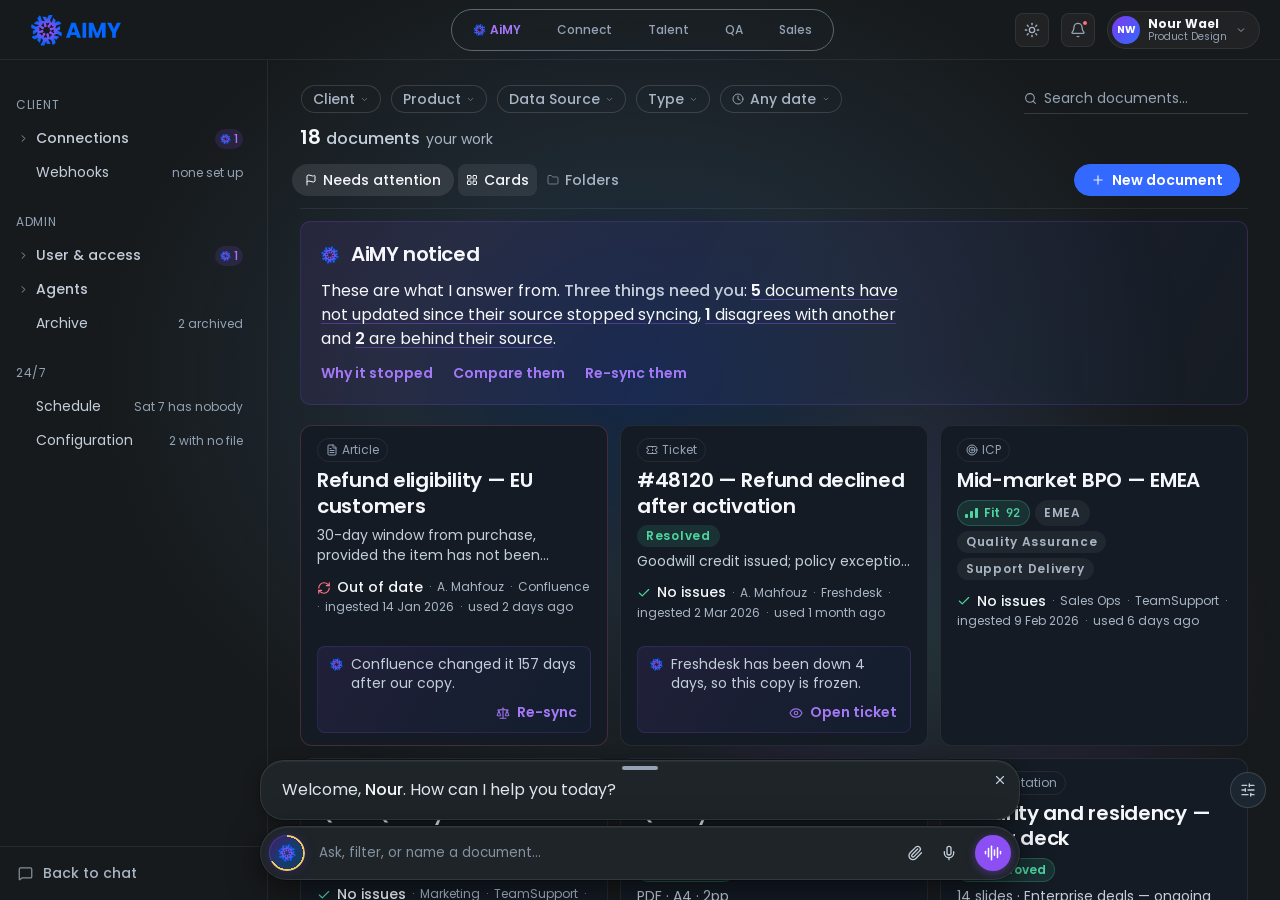
==== commit 1551231e: "After-Hours Config: a change keeps your place (the editor's scroll and the page's survive the redraw" ====
--- a/console.html
+++ b/console.html
@@ -28,8 +28,8 @@
   <link href="https://fonts.googleapis.com/css2?family=Poppins:ital,wght@0,300;0,400;0,500;0,600;0,700;1,400&family=JetBrains+Mono:wght@400;500&display=swap" rel="stylesheet" />
 
   <link rel="stylesheet" href="assets/aimy-ds.css?v=46" />
-  <link rel="stylesheet" href="assets/knowledge.css?v=352" />
-  <link rel="stylesheet" href="assets/config-form.css?v=35" />
+  <link rel="stylesheet" href="assets/knowledge.css?v=353" />
+  <link rel="stylesheet" href="assets/config-form.css?v=37" />
   <!-- The settings modules render into this page's stage now, so their
        stylesheet loads with it. Nothing in it paints console markup: every
        rule is namespaced `.set2-`, apart from `kbd` and `.w-lock`, neither of
@@ -506,7 +506,7 @@
      to answer first; and knowledge.js hands it `patch` and `readURL` from
      inside its own `init`, which waits for DOMContentLoaded either way. -->
 <script src="assets/aimy-configs.js?v=3"></script>
-<script src="assets/config-form.js?v=34"></script>
+<script src="assets/config-form.js?v=35"></script>
 <script src="assets/settings.js?v=716"></script>
 <!-- The four patterns AiMY does not already have. Optional: every call site in
      knowledge.js is guarded, so the console runs without them. -->
--- a/assets/knowledge.css
+++ b/assets/knowledge.css
@@ -8484,4 +8484,17 @@
 .aimy-float-wrap {
   width: min(var(--measure-bar), calc(100% - 3rem - var(--safe-left) - var(--safe-right)));
   left: calc(50% + (var(--safe-left) - var(--safe-right)) / 2);
-}+}
+/* ── One focus mark on every field (Nour, 11 Nov 2026: "remove the double
+   focus everywhere") ──
+   aimy-ds.css rings every input:focus-visible with a 2px outline 2px out.
+   Fields here show focus with their own border (.input:focus and every
+   component's own field), so the ring drew a second mark around the first.
+   Text fields, text areas and selects lose the ring; checkboxes, radios and
+   ranges keep it, and buttons and links are untouched. The :where() border
+   is a floor for any bare field with no focus style of its own, and loses
+   to every component's rule. */
+input:not([type="checkbox"]):not([type="radio"]):not([type="range"]):not([type="color"]):focus-visible,
+textarea:focus-visible,
+select:focus-visible { outline: none; }
+:where(input:not([type="checkbox"]):not([type="radio"]):not([type="range"]):not([type="color"]), textarea, select):focus-visible { border-color: var(--brand); }
--- a/assets/config-form.css
+++ b/assets/config-form.css
@@ -510,3 +510,15 @@
 .cf-rcards { grid-template-columns: repeat(2, minmax(0, 1fr)); }
 .cf-rcards .rc-title { font-weight: var(--fw-medium); line-height: 1.45; }
 .cf-rcards .radio-card:has(input:checked) .rc-title { font-weight: var(--fw-semibold); }
+
+/* The editor's title takes focus when a node opens, so a screen reader says
+   where you are; it is not a control, so it shows no ring (Nour: "why titles
+   being highlighted?"). */
+.cf-panel-head h2:focus, .cf-panel-head h2:focus-visible,
+.cf-side .cf-panel-head h2:focus-visible, .cf-view .cf-panel-head h2:focus-visible { outline: none; box-shadow: none; }
+
+/* Hour pills: the Schedule chip, given room (Nour: "add some padding to the
+   pills"), the same height and type size as the day pills beside them. */
+.cf-wk-row .cf-day { height: 2.25rem; padding-top: 0; padding-bottom: 0; }
+.cf-wk-times .cf-tchip { height: 2.25rem; padding: 0 0.625rem 0 0.875rem; gap: 0.375rem; font-size: var(--ty-meta); }
+.cf-wk-times .cf-tchip svg { width: 0.875rem; height: 0.875rem; }
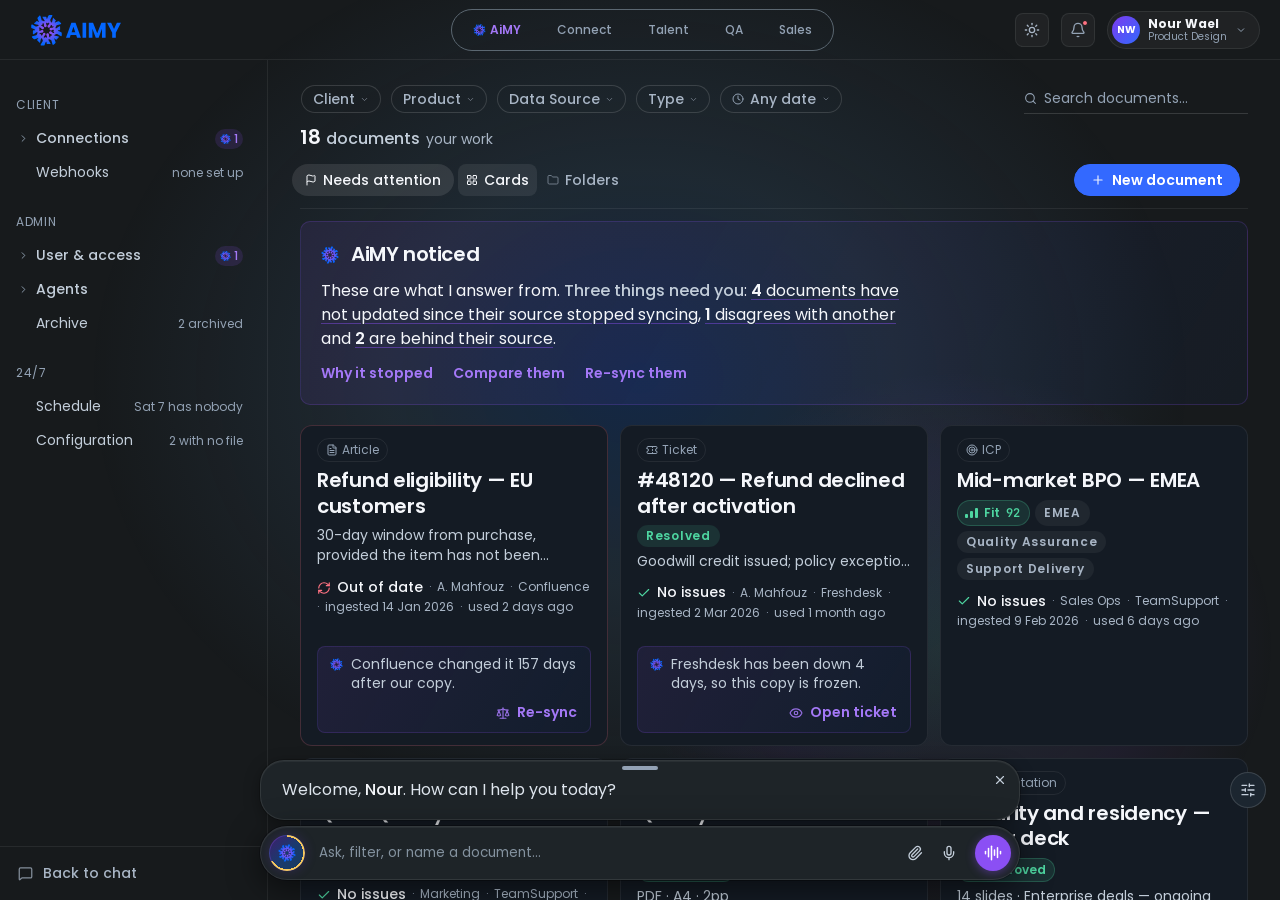
==== commit 15c6db1f: "After-Hours Config: readable cards, error states, and holds up with long data at every width Cards a" ====
--- a/console.html
+++ b/console.html
@@ -29,7 +29,7 @@
 
   <link rel="stylesheet" href="assets/aimy-ds.css?v=46" />
   <link rel="stylesheet" href="assets/knowledge.css?v=353" />
-  <link rel="stylesheet" href="assets/config-form.css?v=37" />
+  <link rel="stylesheet" href="assets/config-form.css?v=44" />
   <!-- The settings modules render into this page's stage now, so their
        stylesheet loads with it. Nothing in it paints console markup: every
        rule is namespaced `.set2-`, apart from `kbd` and `.w-lock`, neither of
@@ -506,7 +506,7 @@
      to answer first; and knowledge.js hands it `patch` and `readURL` from
      inside its own `init`, which waits for DOMContentLoaded either way. -->
 <script src="assets/aimy-configs.js?v=3"></script>
-<script src="assets/config-form.js?v=35"></script>
+<script src="assets/config-form.js?v=42"></script>
 <script src="assets/settings.js?v=716"></script>
 <!-- The four patterns AiMY does not already have. Optional: every call site in
      knowledge.js is guarded, so the console runs without them. -->
@@ -514,7 +514,7 @@
 <script src="assets/halaska-bridge.js?v=32"></script>
 <script src="assets/halaska-mounts.js?v=32"></script>
 
-<script src="assets/knowledge.js?v=473"></script>
+<script src="assets/knowledge.js?v=475"></script>
 <script src="assets/voice.js?v=21"></script>
 <script src="assets/notetaker.js?v=17"></script>
 </body>
--- a/assets/config-form.css
+++ b/assets/config-form.css
@@ -522,3 +522,78 @@
 .cf-wk-row .cf-day { height: 2.25rem; padding-top: 0; padding-bottom: 0; }
 .cf-wk-times .cf-tchip { height: 2.25rem; padding: 0 0.625rem 0 0.875rem; gap: 0.375rem; font-size: var(--ty-meta); }
 .cf-wk-times .cf-tchip svg { width: 0.875rem; height: 0.875rem; }
+
+/* Long data: a name stays on one line (the full name on hover), a long call
+   list shows its first few and a count, and the two cards at the fork keep
+   their own heights instead of the short one stretching to the tall one. */
+.cf-chain-p > span:last-child { overflow: hidden; text-overflow: ellipsis; white-space: nowrap; overflow-wrap: normal; }
+.cf-chain .cf-a-more { margin-left: 2rem; font-size: var(--ty-meta); color: var(--ink-secondary); }
+.cf-fk { align-items: start; }
+.cf-fk .cf-lane > .cf-nd { flex: 0 0 auto; }
+.cf-a-kv > span > span { flex: 0 0 auto; max-width: 50%; }
+.cf-a-kv b { flex: 1 1 0; }
+/* A long case reads as two lines on its card; the editor holds it whole. */
+.cf-a-list > span:not(.cf-a-more) { display: -webkit-box; -webkit-box-orient: vertical; -webkit-line-clamp: 2; line-clamp: 2; overflow: hidden; }
+/* A long add or copy button wraps on a narrow editor instead of running off it. */
+.cf .cf-add, .cf-side .cf-add { white-space: normal; text-align: left; max-width: 100%; }
+
+/* ── Cards read as label → value rows ──
+   The library's description list (dl.desc-list), without its row lines and
+   muted labels: no separators, no muted text. One column of labels, the
+   answers beside them, the same shape in every card. */
+.cf-nd .cf-dl {
+  display: grid; grid-template-columns: max-content minmax(0, 1fr); gap: 0.5rem 0.875rem; max-width: none;
+  margin: 0; border: 0; border-radius: 0; overflow: visible; background: none;
+}
+.cf-nd .cf-dl dt, .cf-nd .cf-dl dd { padding: 0; border: 0; background: none; line-height: 1.45; }
+.cf-nd .cf-dl dt { font-size: var(--ty-micro); font-weight: var(--fw-semibold); color: var(--ink-secondary); padding-top: 0.125rem; }
+.cf-nd .cf-dl dd { font-size: var(--ty-meta); color: var(--ink-primary); min-width: 0; display: flex; flex-direction: column; gap: 0.25rem; }
+.cf-nd .cf-dl dd.is-unset { color: var(--ink-warn); font-weight: var(--fw-semibold); }
+.cf-nd .cf-dl dd.is-err { color: var(--ink-err); font-weight: var(--fw-semibold); }
+.cf-dl-line { display: flex; align-items: baseline; gap: 0.5rem; min-width: 0; }
+.cf-dl-line > :first-child { min-width: 0; }
+.cf-dl-sub { color: var(--ink-secondary); font-size: var(--ty-micro); white-space: nowrap; }
+.cf-dl-more { color: var(--ink-secondary); }
+.cf-dl-clamp { display: -webkit-box; -webkit-box-orient: vertical; -webkit-line-clamp: 2; line-clamp: 2; overflow: hidden; overflow-wrap: anywhere; }
+.cf-nd .cf-chain { gap: 0.25rem; margin: 0; }
+.cf-nd .cf-chain .cf-dl-more { margin-left: 0; }
+.cf-nd-a > .cf-a { margin: 0 0 0.25rem; font-size: var(--ty-meta); }
+.cf-nd-a > .cf-a.is-err { color: var(--ink-err); font-weight: var(--fw-semibold); }
+
+/* ── Errors: answers AiMY cannot use ──
+   Red where a field is wrong, amber where it is still missing. */
+.cf-nd.is-err { border-color: rgba(var(--err-rgb, 239, 68, 68), 0.6); }
+.cf-nd.is-err .cf-nd-ic { color: var(--ink-err); }
+.cf-progress.is-err .cf-meter i { background: var(--warn); }
+.cf-p-err { color: var(--ink-err); font-weight: var(--fw-semibold); }
+.cf-errs { list-style: none; margin: 0.375rem 0 0; padding: 0; display: flex; flex-direction: column; gap: 0.125rem; }
+.cf-errs .field-error { color: var(--ink-err); font-size: var(--ty-meta); font-weight: var(--fw-semibold); }
+.cf-fixtag { flex: none; }
+.cf-date.error { border-color: var(--err); }
+
+/* A narrow card puts each label above its value instead of beside it, so the
+   value has the card's full width (Nour: "make the titles above, because no
+   space"). Long unbroken values (a timezone, a link) break instead of running
+   out of the card. */
+.cf-nd { container: cfn / inline-size; }
+.cf-nd .cf-dl dd, .cf-nd-a > .cf-a { overflow-wrap: anywhere; }
+.cf-nd .cf-dl dt { max-width: 9rem; overflow-wrap: anywhere; }
+@container cfn (max-width: 20rem) {
+  .cf-nd .cf-dl { grid-template-columns: minmax(0, 1fr); gap: 0; }
+  .cf-nd .cf-dl dt { max-width: none; padding-top: 0; margin-top: 0.625rem; }
+  .cf-nd .cf-dl dt:first-child { margin-top: 0; }
+  .cf-nd .cf-dl dd { margin-top: 0.125rem; }
+}
+/* A tier's days follow its name, even when the name wraps. */
+.cf-dl-line { display: block; }
+.cf-dl-line .cf-dl-sub { display: inline; margin-left: 0.375rem; }
+
+/* Extras as tiles: name on top, value under it, two to a row. */
+.cf-nd .cf-dl.is-tiles { grid-template-columns: repeat(2, minmax(0, 1fr)); gap: 0.75rem 1rem; }
+.cf-nd .cf-dl.is-tiles .cf-dl-tile { min-width: 0; display: flex; flex-direction: column; gap: 0.125rem; }
+.cf-nd .cf-dl.is-tiles dt { max-width: none; padding-top: 0; margin: 0; display: -webkit-box; -webkit-box-orient: vertical; -webkit-line-clamp: 2; line-clamp: 2; overflow: hidden; }
+.cf-nd .cf-dl.is-tiles dd { margin: 0; }
+.cf-nd .cf-dl.is-tiles dd.is-empty { color: var(--ink-secondary); }
+@container cfn (max-width: 20rem) {
+  .cf-nd .cf-dl.is-tiles { grid-template-columns: minmax(0, 1fr); gap: 0.625rem; }
+}
